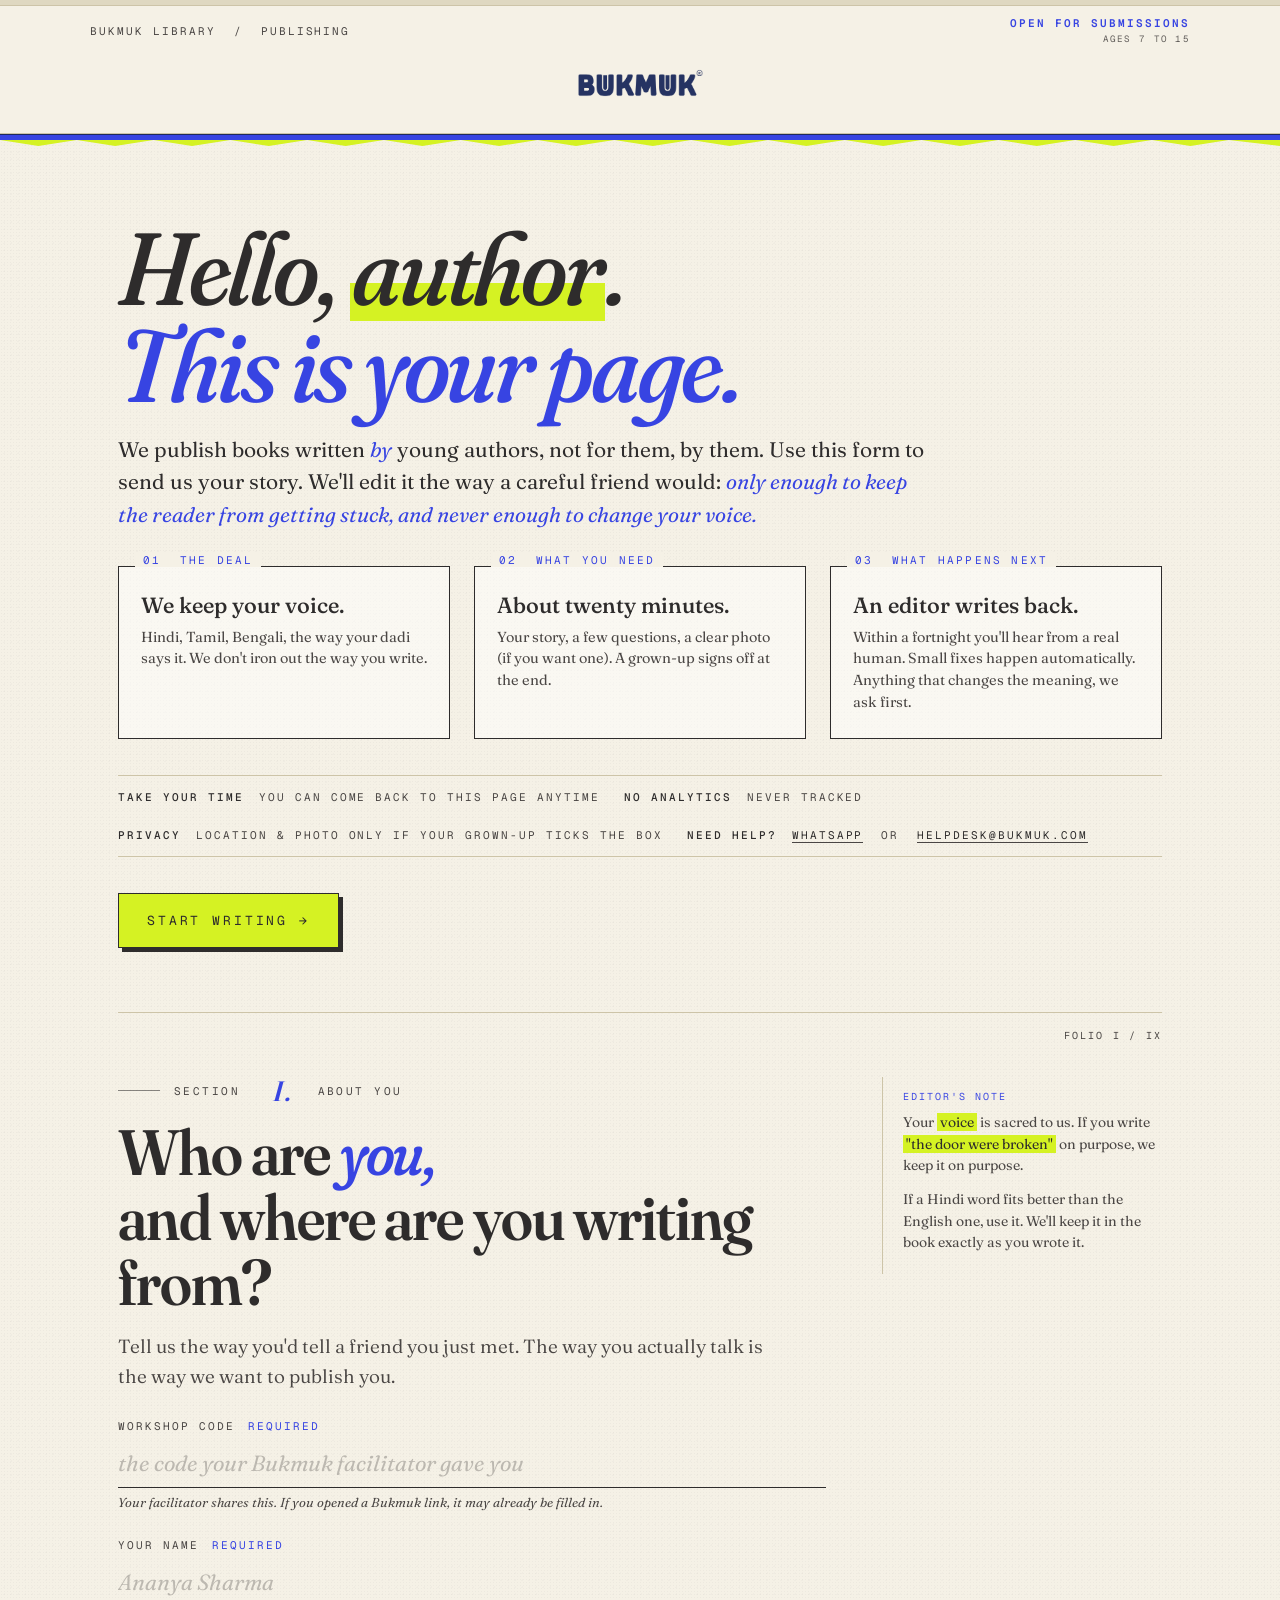
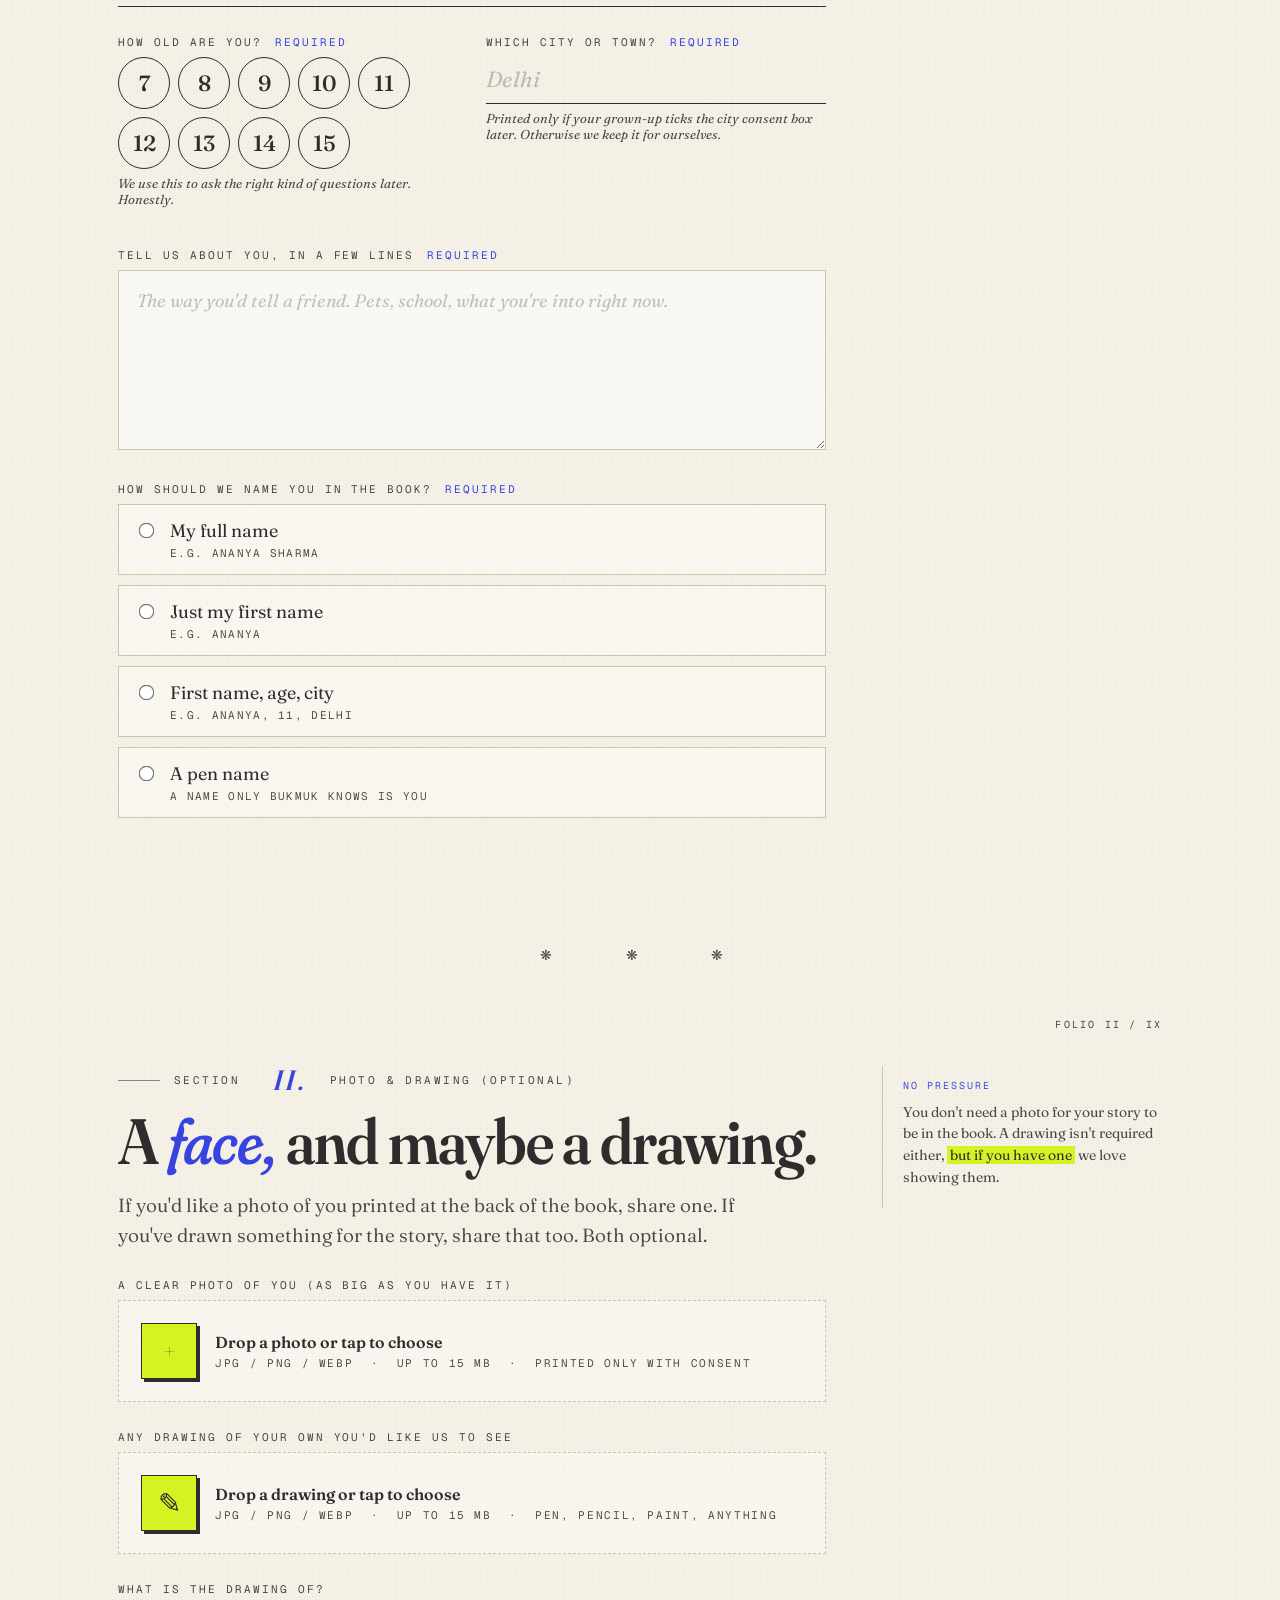
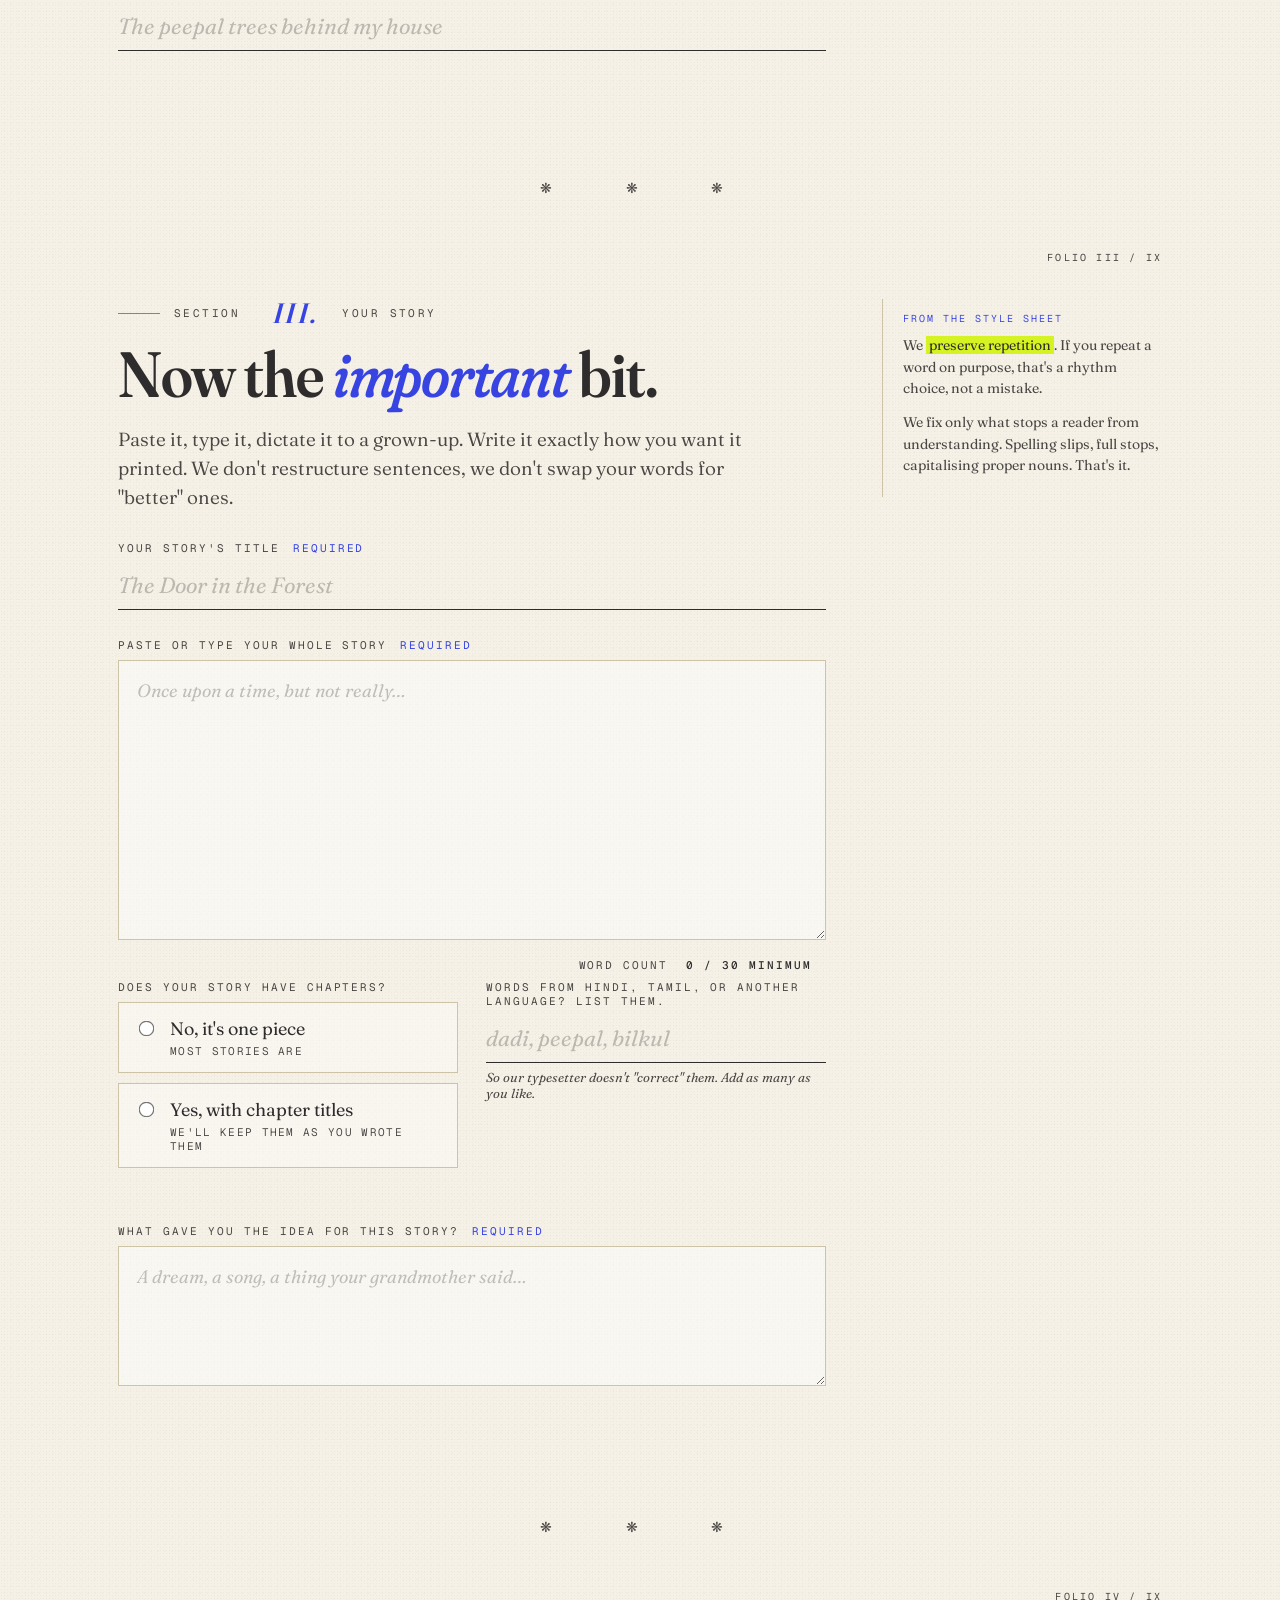
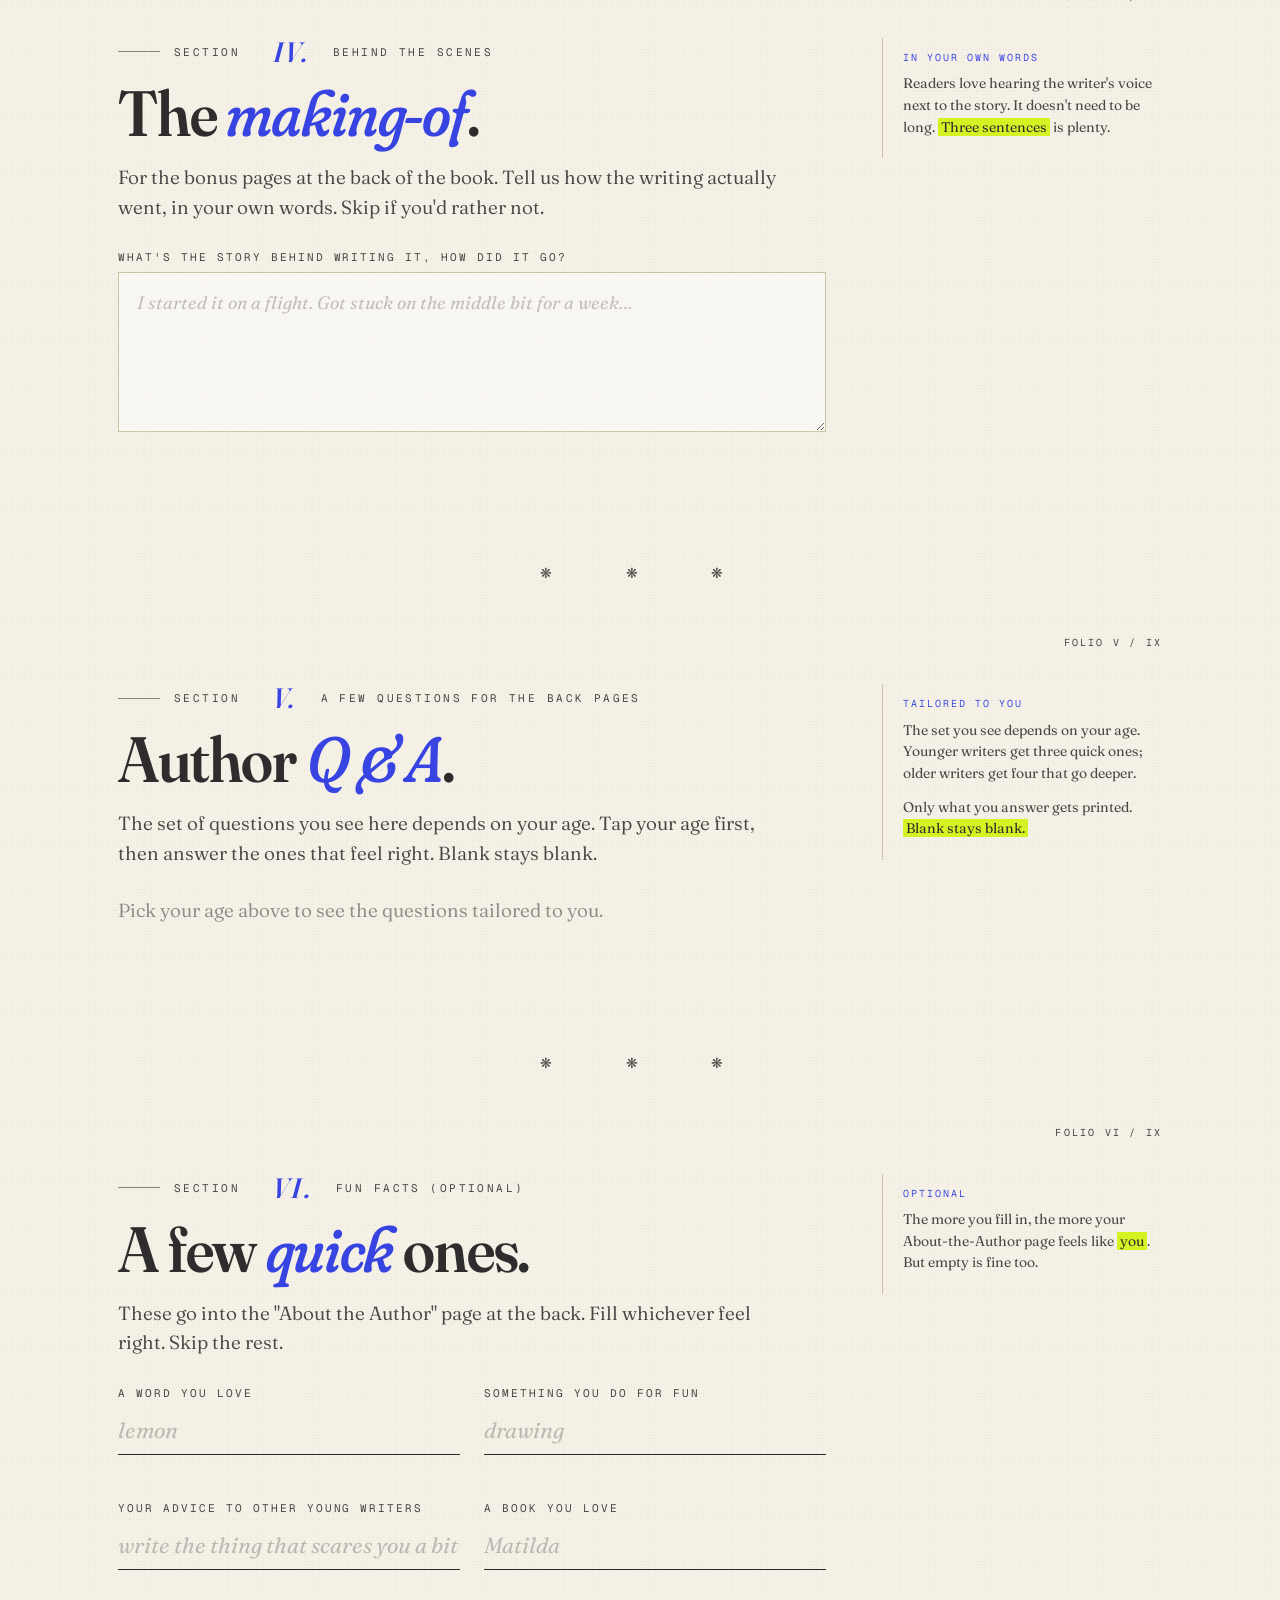
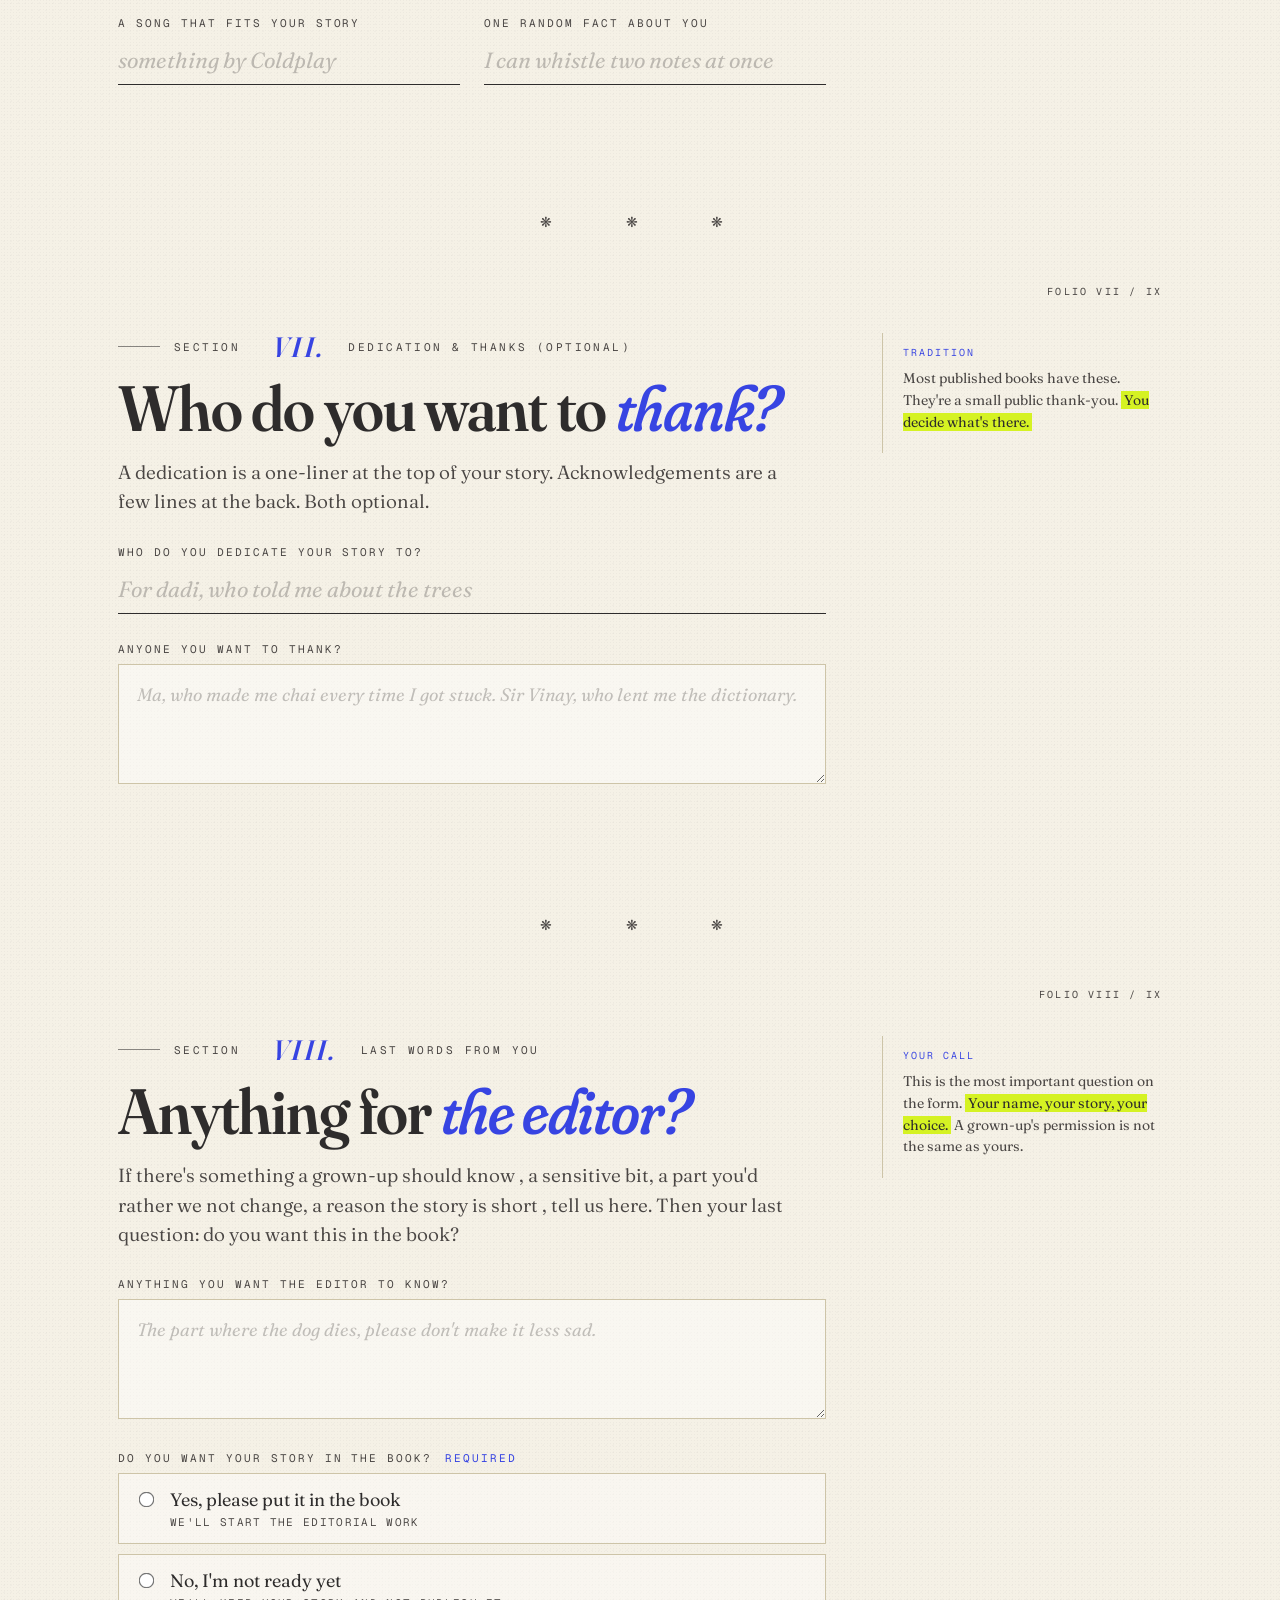
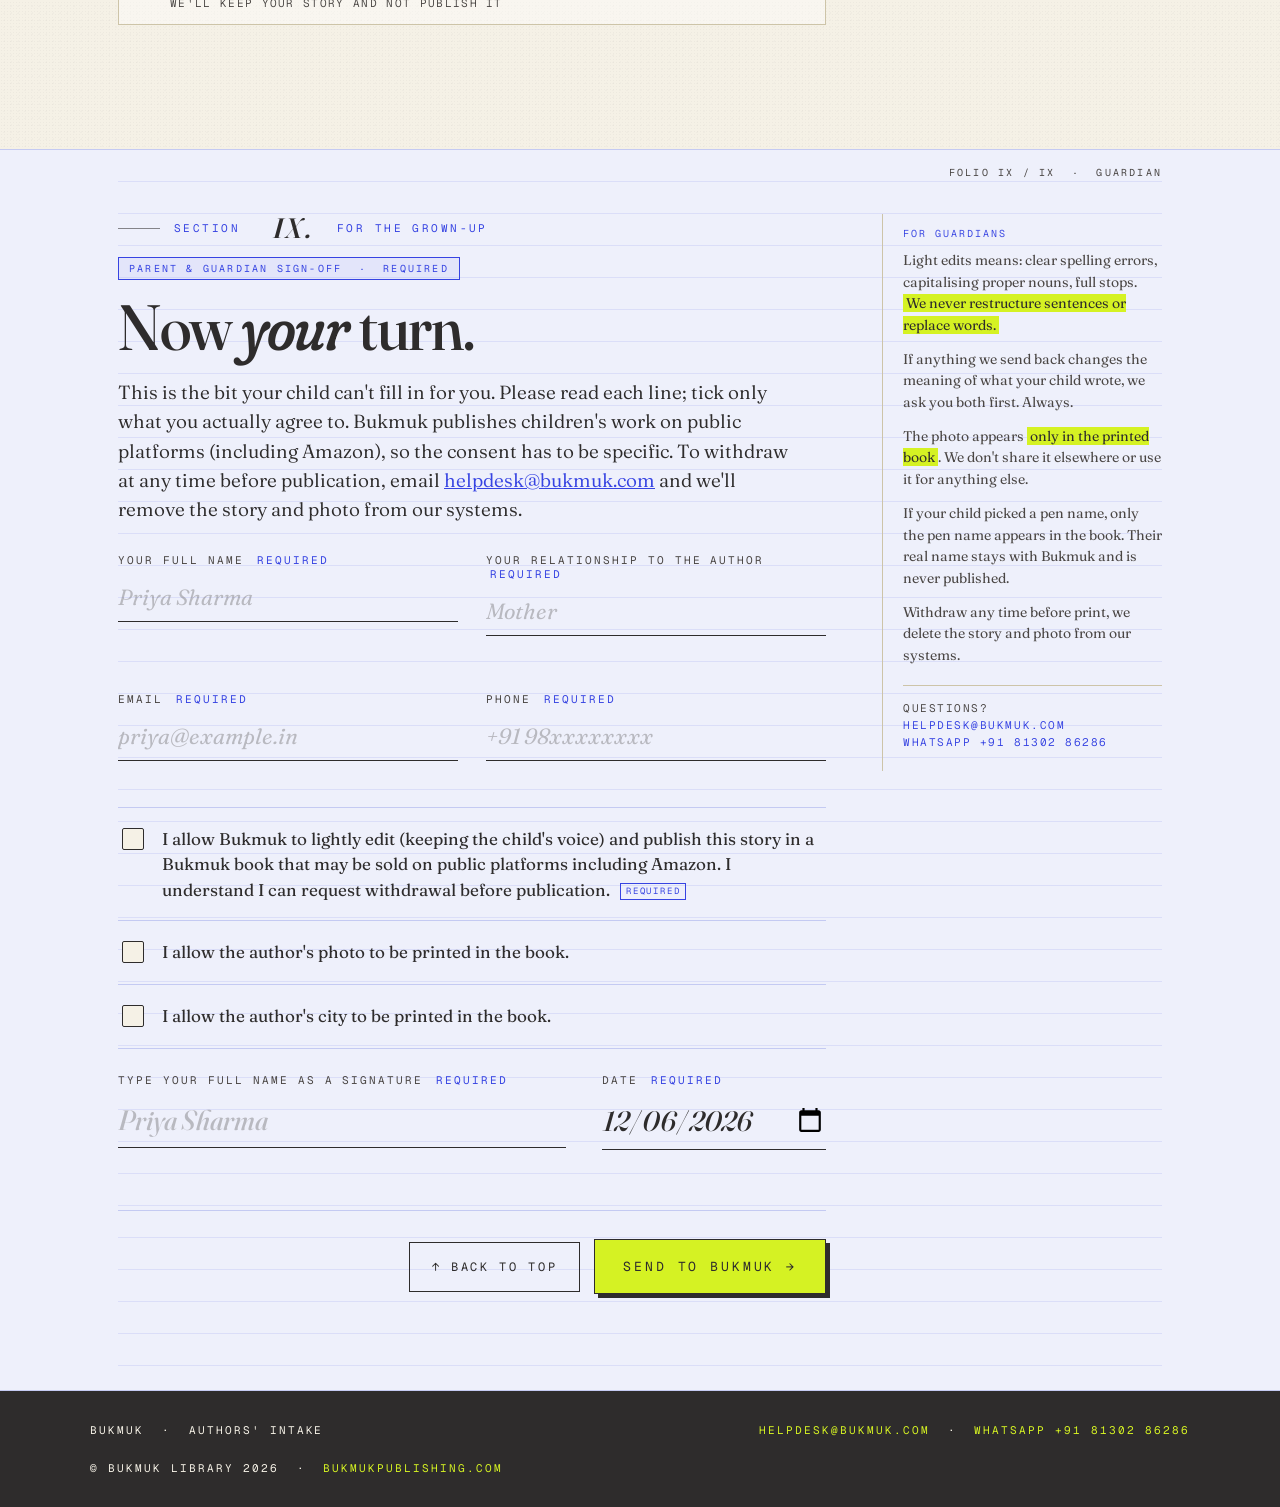
==== index.html @ 844bbfd4 "Intake: bump intake.js asset version so the auto-retry reaches browsers Co-Authored-By: Claude Opus " ====
<!doctype html>
<html lang="en">
<head>
<meta charset="utf-8">
<meta name="viewport" content="width=device-width, initial-scale=1">
<title>Send Bukmuk your story · Authors' Intake</title>
<meta name="description" content="Bukmuk Publishing's authors' intake form. Children aged 7 to 15 can send us their story. Light edits only; your voice is preserved.">
<meta name="robots" content="noindex">
<link rel="icon" href="/assets/bukmuk-logo.png">
<link rel="preconnect" href="https://fonts.googleapis.com">
<link rel="preconnect" href="https://fonts.gstatic.com" crossorigin>
<link href="https://fonts.googleapis.com/css2?family=Fraunces:ital,opsz,wght,SOFT,WONK@0,9..144,300..900,0..100,0..1;1,9..144,300..900,0..100,0..1&family=Geist+Mono:wght@400;500;600&display=swap" rel="stylesheet">
<link rel="stylesheet" href="/styles.css?v=20260618-1">
</head>
<body>

<a class="sr-only" href="#start">Skip to form</a>

<div class="progress" aria-hidden="true"><div class="progress-fill" id="progressFill"></div></div>

<!-- ─── Masthead ──────────────────────────────────────────────────────── -->
<header class="masthead">
  <div class="masthead-row">
    <div class="masthead-meta-left">
      Bukmuk Library &nbsp;/&nbsp; Publishing
    </div>
    <div class="masthead-meta-right">
      <span class="masthead-tag">Open for submissions</span>
      <small>Ages 7 to 15</small>
    </div>
  </div>
  <div class="logo-wrap">
    <img src="/assets/bukmuk-logo.png" alt="Bukmuk">
  </div>
</header>
<div class="masthead-rule" aria-hidden="true"></div>

<!-- ─── Welcome ────────────────────────────────────────────────────────── -->
<section class="sheet welcome-section">
  <div class="welcome">
    <p class="hello">Hello, <u>author</u>.<br><span style="color:var(--blue)"><em>This is your page.</em></span></p>
    <p class="standfirst">
      We publish books written <em>by</em> young authors, not for them, by them. Use this form to send us your story. We'll edit it the way a careful friend would: <em>only enough to keep the reader from getting stuck, and never enough to change your voice.</em>
    </p>
    <div class="pact">
      <div class="card">
        <span class="n">01 &nbsp;The deal</span>
        <h3>We keep your voice.</h3>
        <p>Hindi, Tamil, Bengali, the way your dadi says it. We don't iron out the way you write.</p>
      </div>
      <div class="card">
        <span class="n">02 &nbsp;What you need</span>
        <h3>About twenty minutes.</h3>
        <p>Your story, a few questions, a clear photo (if you want one). A grown-up signs off at the end.</p>
      </div>
      <div class="card">
        <span class="n">03 &nbsp;What happens next</span>
        <h3>An editor writes back.</h3>
        <p>Within a fortnight you'll hear from a real human. Small fixes happen automatically. Anything that changes the meaning, we ask first.</p>
      </div>
    </div>
    <div class="meta-row">
      <span><b>Take your time</b> you can come back to this page anytime</span>
      <span><b>No analytics</b> never tracked</span>
      <span><b>Privacy</b> location &amp; photo only if your grown-up ticks the box</span>
      <span><b>Need help?</b>
        <a href="https://wa.me/918130286286?text=Hi%20Bukmuk%2C%20about%20the%20authors%27%20intake%20form" target="_blank" rel="noopener" style="color:var(--ink); border-bottom:1px solid var(--ink-soft); text-decoration:none">WhatsApp</a>
        &nbsp;or&nbsp;
        <a href="mailto:helpdesk@bukmuk.com" style="color:var(--ink); border-bottom:1px solid var(--ink-soft); text-decoration:none">helpdesk@bukmuk.com</a>
      </span>
    </div>
    <button class="btn primary" type="button" id="startBtn">Start writing →</button>
  </div>
</section>

<!-- ─── The form ───────────────────────────────────────────────────────── -->
<form id="intakeForm" class="form-shell" novalidate>

  <!-- honeypot: bots fill this, humans don't see it -->
  <div class="hp" aria-hidden="true">
    <label>Leave this field empty <input type="text" name="website" tabindex="-1" autocomplete="off"></label>
  </div>

  <!-- I. About you ─────────────────────────────────────────────────────── -->
  <section class="sheet" id="start">
    <article class="frame">
      <span class="folio-corner">Folio i / ix</span>
      <div>
        <div class="folio">Section &nbsp;<span class="roman">I.</span> About you</div>
        <h1 class="section-title">Who are <em>you,</em><br>and where are you writing from?</h1>
        <p class="lede">Tell us the way you'd tell a friend you just met. The way you actually talk is the way we want to publish you.</p>

        <div class="field" data-required>
          <label class="cap" for="workshopCode">Workshop code <span class="req">required</span></label>
          <input class="input" id="workshopCode" name="workshopCode" type="text" required autocomplete="off" placeholder="the code your Bukmuk facilitator gave you">
          <p class="hint">Your facilitator shares this. If you opened a Bukmuk link, it may already be filled in.</p>
          <div class="field-error">Please enter the workshop code your facilitator gave you.</div>
        </div>

        <div class="field" data-required>
          <label class="cap" for="authorName">Your name <span class="req">required</span></label>
          <input class="input" id="authorName" name="authorName" type="text" required autocomplete="given-name" placeholder="Ananya Sharma">
          <div class="field-error">We need a name to publish under.</div>
        </div>

        <div class="row2">
          <div class="field" data-required>
            <label class="cap" id="ageLabel">How old are you? <span class="req">required</span></label>
            <div class="agewheel" role="radiogroup" aria-labelledby="ageLabel">
              <input id="age7" type="radio" name="authorAge" value="7" required><label for="age7">7</label>
              <input id="age8" type="radio" name="authorAge" value="8"><label for="age8">8</label>
              <input id="age9" type="radio" name="authorAge" value="9"><label for="age9">9</label>
              <input id="age10" type="radio" name="authorAge" value="10"><label for="age10">10</label>
              <input id="age11" type="radio" name="authorAge" value="11"><label for="age11">11</label>
              <input id="age12" type="radio" name="authorAge" value="12"><label for="age12">12</label>
              <input id="age13" type="radio" name="authorAge" value="13"><label for="age13">13</label>
              <input id="age14" type="radio" name="authorAge" value="14"><label for="age14">14</label>
              <input id="age15" type="radio" name="authorAge" value="15"><label for="age15">15</label>
            </div>
            <p class="hint">We use this to ask the right kind of questions later. Honestly.</p>
            <div class="field-error">Tap your age.</div>
          </div>

          <div class="field" data-required>
            <label class="cap" for="authorLocation">Which city or town? <span class="req">required</span></label>
            <input class="input" id="authorLocation" name="authorLocation" type="text" autocomplete="address-level2" placeholder="Delhi">
            <p class="hint">Printed only if your grown-up ticks the city consent box later. Otherwise we keep it for ourselves.</p>
            <div class="field-error">Just the city or town is fine.</div>
          </div>
        </div>

        <div class="field" data-required>
          <label class="cap" for="authorBio">Tell us about you, in a few lines <span class="req">required</span></label>
          <div class="textwrap">
            <textarea class="textarea" id="authorBio" name="authorBio" required placeholder="The way you'd tell a friend. Pets, school, what you're into right now." spellcheck="false"></textarea>
          </div>
          <div class="field-error">A few lines about you, please.</div>
        </div>

        <div class="field" data-required>
          <label class="cap">How should we name you in the book? <span class="req">required</span></label>
          <div class="radios" role="radiogroup">
            <label><input type="radio" name="creditAs" value="full" required><span><b>My full name</b><span class="sub" data-credit-example="full">e.g. Ananya Sharma</span></span></label>
            <label><input type="radio" name="creditAs" value="first-only"><span><b>Just my first name</b><span class="sub" data-credit-example="first-only">e.g. Ananya</span></span></label>
            <label><input type="radio" name="creditAs" value="first-age-city"><span><b>First name, age, city</b><span class="sub" data-credit-example="first-age-city">e.g. Ananya, 11, Delhi</span></span></label>
            <label><input type="radio" name="creditAs" value="pen"><span><b>A pen name</b><span class="sub">a name only Bukmuk knows is you</span></span></label>
          </div>
          <div class="field-error">Choose how you'd like your name to appear.</div>
        </div>

        <div class="conditional" id="penNameWrap">
          <div class="field" data-required-if="creditAs=pen">
            <label class="cap" for="penName">Your pen name <span class="req">required</span></label>
            <input class="input" id="penName" name="penName" type="text" placeholder="Moonbeam Mehta">
            <p class="hint">The name that will appear on the cover. You can change it later if you want. Your real name stays with Bukmuk only, never published.</p>
            <div class="field-error">Pen name can't be empty if you picked one.</div>
          </div>
        </div>
      </div>

      <aside class="marginalia">
        <span class="tag">Editor's note</span>
        <p>Your <em>voice</em> is sacred to us. If you write <em>"the door were broken"</em> on purpose, we keep it on purpose.</p>
        <p>If a Hindi word fits better than the English one, use it. We'll keep it in the book exactly as you wrote it.</p>
      </aside>
    </article>
  </section>

  <!-- II. Photo & artwork (optional) ───────────────────────────────────── -->
  <section class="sheet">
    <div class="scene">❋ &nbsp; ❋ &nbsp; ❋</div>
    <article class="frame">
      <span class="folio-corner">Folio ii / ix</span>
      <div>
        <div class="folio">Section &nbsp;<span class="roman">II.</span> Photo &amp; drawing (optional)</div>
        <h1 class="section-title">A <em>face,</em> and maybe a drawing.</h1>
        <p class="lede">If you'd like a photo of you printed at the back of the book, share one. If you've drawn something for the story, share that too. Both optional.</p>

        <div class="field">
          <label class="cap">A clear photo of you (as big as you have it)</label>
          <label class="drop" for="authorPhoto" id="authorPhotoDrop">
            <div class="icon" data-icon="+">+</div>
            <div class="copy" data-copy>
              <b>Drop a photo or tap to choose</b>
              <span class="meta">JPG / PNG / WEBP &nbsp;·&nbsp; Up to 15 MB &nbsp;·&nbsp; Printed only with consent</span>
            </div>
            <input type="file" id="authorPhoto" name="authorPhoto" accept="image/jpeg,image/png,image/webp">
          </label>
        </div>

        <div class="field">
          <label class="cap">Any drawing of your own you'd like us to see</label>
          <label class="drop" for="authorArtwork" id="authorArtworkDrop">
            <div class="icon" data-icon="✎">✎</div>
            <div class="copy" data-copy>
              <b>Drop a drawing or tap to choose</b>
              <span class="meta">JPG / PNG / WEBP &nbsp;·&nbsp; Up to 15 MB &nbsp;·&nbsp; Pen, pencil, paint, anything</span>
            </div>
            <input type="file" id="authorArtwork" name="authorArtwork" accept="image/jpeg,image/png,image/webp">
          </label>
        </div>

        <div class="field">
          <label class="cap" for="artworkCaption">What is the drawing of?</label>
          <input class="input" id="artworkCaption" name="artworkCaption" type="text" placeholder="The peepal trees behind my house">
        </div>
      </div>

      <aside class="marginalia">
        <span class="tag">No pressure</span>
        <p>You don't need a photo for your story to be in the book. A drawing isn't required either, <em>but if you have one</em> we love showing them.</p>
      </aside>
    </article>
  </section>

  <!-- III. Your story ──────────────────────────────────────────────────── -->
  <section class="sheet">
    <div class="scene">❋ &nbsp; ❋ &nbsp; ❋</div>
    <article class="frame">
      <span class="folio-corner">Folio iii / ix</span>
      <div>
        <div class="folio">Section &nbsp;<span class="roman">III.</span> Your story</div>
        <h1 class="section-title">Now the <em>important</em> bit.</h1>
        <p class="lede">Paste it, type it, dictate it to a grown-up. Write it exactly how you want it printed. We don't restructure sentences, we don't swap your words for "better" ones.</p>

        <div class="field" data-required>
          <label class="cap" for="storyTitle">Your story's title <span class="req">required</span></label>
          <input class="input" id="storyTitle" name="storyTitle" type="text" required placeholder="The Door in the Forest">
          <div class="field-error">Even a working title is fine.</div>
        </div>

        <div class="field" data-required>
          <label class="cap" for="story">Paste or type your whole story <span class="req">required</span></label>
          <div class="textwrap">
            <textarea class="textarea story" id="story" name="story" required spellcheck="false" placeholder="Once upon a time, but not really…"></textarea>
            <div class="counter" id="storyCounter">Word count &nbsp;<b><span id="storyCount">0</span> / 30 minimum</b></div>
          </div>
          <div class="field-error">Your story needs at least 30 words.</div>
        </div>

        <div class="row2" style="margin-top:36px">
          <div class="field">
            <label class="cap">Does your story have chapters?</label>
            <div class="radios" role="radiogroup">
              <label><input type="radio" name="hasChapters" value="No"><span><b>No, it's one piece</b><span class="sub">most stories are</span></span></label>
              <label><input type="radio" name="hasChapters" value="Yes"><span><b>Yes, with chapter titles</b><span class="sub">we'll keep them as you wrote them</span></span></label>
            </div>
          </div>

          <div class="field">
            <label class="cap" for="languageNote">Words from Hindi, Tamil, or another language? List them.</label>
            <input class="input" id="languageNote" name="languageNote" type="text" placeholder="dadi, peepal, bilkul">
            <p class="hint">So our typesetter doesn't "correct" them. Add as many as you like.</p>
          </div>
        </div>

        <div class="field" data-required style="margin-top: 28px">
          <label class="cap" for="inspiration">What gave you the idea for this story? <span class="req">required</span></label>
          <div class="textwrap">
            <textarea class="textarea" id="inspiration" name="inspiration" required placeholder="A dream, a song, a thing your grandmother said…" style="min-height:140px"></textarea>
          </div>
          <div class="field-error">One or two lines is enough.</div>
        </div>
      </div>

      <aside class="marginalia">
        <span class="tag">From the style sheet</span>
        <p>We <em>preserve repetition</em>. If you repeat a word on purpose, that's a rhythm choice, not a mistake.</p>
        <p>We fix only what stops a reader from understanding. Spelling slips, full stops, capitalising proper nouns. That's it.</p>
      </aside>
    </article>
  </section>

  <!-- IV. Behind the scenes (freeform) ──────────────────────────────────── -->
  <section class="sheet">
    <div class="scene">❋ &nbsp; ❋ &nbsp; ❋</div>
    <article class="frame">
      <span class="folio-corner">Folio iv / ix</span>
      <div>
        <div class="folio">Section &nbsp;<span class="roman">IV.</span> Behind the scenes</div>
        <h1 class="section-title">The <em>making-of</em>.</h1>
        <p class="lede">For the bonus pages at the back of the book. Tell us how the writing actually went, in your own words. Skip if you'd rather not.</p>

        <div class="field">
          <label class="cap" for="behindTheStory">What's the story behind writing it, how did it go?</label>
          <div class="textwrap">
            <textarea class="textarea" id="behindTheStory" name="behindTheStory" placeholder="I started it on a flight. Got stuck on the middle bit for a week…" style="min-height:160px"></textarea>
          </div>
        </div>
      </div>
      <aside class="marginalia">
        <span class="tag">In your own words</span>
        <p>Readers love hearing the writer's voice next to the story. It doesn't need to be long. <em>Three sentences</em> is plenty.</p>
      </aside>
    </article>
  </section>

  <!-- V. Author Q&A (age-bracketed) ─────────────────────────────────────── -->
  <section class="sheet">
    <div class="scene">❋ &nbsp; ❋ &nbsp; ❋</div>
    <article class="frame">
      <span class="folio-corner">Folio v / ix</span>
      <div>
        <div class="folio">Section &nbsp;<span class="roman">V.</span> A few questions for the back pages</div>
        <h1 class="section-title">Author <em>Q &amp; A</em>.</h1>
        <p class="lede" id="qaIntro">The set of questions you see here depends on your age. Tap your age first, then answer the ones that feel right. Blank stays blank.</p>

        <!-- early bracket (7-9) -->
        <div class="qa-set" data-bracket="early" hidden>
          <div class="field">
            <label class="cap" for="qa_early_1">What is your story about, in your own words?</label>
            <div class="textwrap"><textarea class="textarea" id="qa_early_1" name="qa_early_1" style="min-height:120px"></textarea></div>
          </div>
          <div class="field">
            <label class="cap" for="qa_early_2">Which part was the most fun to write?</label>
            <div class="textwrap"><textarea class="textarea" id="qa_early_2" name="qa_early_2" style="min-height:120px"></textarea></div>
          </div>
          <div class="field">
            <label class="cap" for="qa_early_3">What do you want a reader to feel?</label>
            <div class="textwrap"><textarea class="textarea" id="qa_early_3" name="qa_early_3" style="min-height:120px"></textarea></div>
          </div>
        </div>

        <!-- mid bracket (10-12) -->
        <div class="qa-set" data-bracket="mid" hidden>
          <div class="field">
            <label class="cap" for="qa_mid_1">Where did the idea come from?</label>
            <div class="textwrap"><textarea class="textarea" id="qa_mid_1" name="qa_mid_1" style="min-height:130px"></textarea></div>
          </div>
          <div class="field">
            <label class="cap" for="qa_mid_2">What was the trickiest bit to get right?</label>
            <div class="textwrap"><textarea class="textarea" id="qa_mid_2" name="qa_mid_2" style="min-height:130px"></textarea></div>
          </div>
          <div class="field">
            <label class="cap" for="qa_mid_3">What would you tell another kid who wants to write?</label>
            <div class="textwrap"><textarea class="textarea" id="qa_mid_3" name="qa_mid_3" style="min-height:130px"></textarea></div>
          </div>
          <div class="field">
            <label class="cap" for="qa_mid_4">A favourite line of yours, and why</label>
            <div class="textwrap"><textarea class="textarea" id="qa_mid_4" name="qa_mid_4" style="min-height:130px"></textarea></div>
          </div>
        </div>

        <!-- upper bracket (13-15) -->
        <div class="qa-set" data-bracket="upper" hidden>
          <div class="field">
            <label class="cap" for="qa_up_1">What were you trying to explore with this piece?</label>
            <div class="textwrap"><textarea class="textarea" id="qa_up_1" name="qa_up_1" style="min-height:140px"></textarea></div>
          </div>
          <div class="field">
            <label class="cap" for="qa_up_2">What changed between your first idea and the final story?</label>
            <div class="textwrap"><textarea class="textarea" id="qa_up_2" name="qa_up_2" style="min-height:140px"></textarea></div>
          </div>
          <div class="field">
            <label class="cap" for="qa_up_3">What are you proudest of, what would you still change?</label>
            <div class="textwrap"><textarea class="textarea" id="qa_up_3" name="qa_up_3" style="min-height:140px"></textarea></div>
          </div>
          <div class="field">
            <label class="cap" for="qa_up_4">Advice for a younger writer?</label>
            <div class="textwrap"><textarea class="textarea" id="qa_up_4" name="qa_up_4" style="min-height:140px"></textarea></div>
          </div>
        </div>

        <p class="lede" id="qaPlaceholder" style="opacity:.6">Pick your age above to see the questions tailored to you.</p>
      </div>

      <aside class="marginalia">
        <span class="tag">Tailored to you</span>
        <p>The set you see depends on your age. Younger writers get three quick ones; older writers get four that go deeper.</p>
        <p>Only what you answer gets printed. <em>Blank stays blank.</em></p>
      </aside>
    </article>
  </section>

  <!-- VI. Fun facts (optional) ──────────────────────────────────────────── -->
  <section class="sheet">
    <div class="scene">❋ &nbsp; ❋ &nbsp; ❋</div>
    <article class="frame">
      <span class="folio-corner">Folio vi / ix</span>
      <div>
        <div class="folio">Section &nbsp;<span class="roman">VI.</span> Fun facts (optional)</div>
        <h1 class="section-title">A few <em>quick</em> ones.</h1>
        <p class="lede">These go into the "About the Author" page at the back. Fill whichever feel right. Skip the rest.</p>

        <div class="chips">
          <div class="field">
            <label class="cap" for="funFavouriteWord">A word you love</label>
            <input class="input" id="funFavouriteWord" name="funFavouriteWord" type="text" placeholder="lemon">
          </div>
          <div class="field">
            <label class="cap" for="funHobby">Something you do for fun</label>
            <input class="input" id="funHobby" name="funHobby" type="text" placeholder="drawing">
          </div>
          <div class="field">
            <label class="cap" for="funAdvice">Your advice to other young writers</label>
            <input class="input" id="funAdvice" name="funAdvice" type="text" placeholder="write the thing that scares you a bit">
          </div>
          <div class="field">
            <label class="cap" for="funFavouriteBook">A book you love</label>
            <input class="input" id="funFavouriteBook" name="funFavouriteBook" type="text" placeholder="Matilda">
          </div>
          <div class="field">
            <label class="cap" for="funThemeSong">A song that fits your story</label>
            <input class="input" id="funThemeSong" name="funThemeSong" type="text" placeholder="something by Coldplay">
          </div>
          <div class="field">
            <label class="cap" for="funRandomFact">One random fact about you</label>
            <input class="input" id="funRandomFact" name="funRandomFact" type="text" placeholder="I can whistle two notes at once">
          </div>
        </div>
      </div>
      <aside class="marginalia">
        <span class="tag">Optional</span>
        <p>The more you fill in, the more your About-the-Author page feels like <em>you</em>. But empty is fine too.</p>
      </aside>
    </article>
  </section>

  <!-- VII. Dedication & acknowledgements (optional) ─────────────────────── -->
  <section class="sheet">
    <div class="scene">❋ &nbsp; ❋ &nbsp; ❋</div>
    <article class="frame">
      <span class="folio-corner">Folio vii / ix</span>
      <div>
        <div class="folio">Section &nbsp;<span class="roman">VII.</span> Dedication &amp; thanks (optional)</div>
        <h1 class="section-title">Who do you want to <em>thank?</em></h1>
        <p class="lede">A dedication is a one-liner at the top of your story. Acknowledgements are a few lines at the back. Both optional.</p>

        <div class="field">
          <label class="cap" for="dedication">Who do you dedicate your story to?</label>
          <input class="input" id="dedication" name="dedication" type="text" placeholder="For dadi, who told me about the trees">
        </div>
        <div class="field">
          <label class="cap" for="acknowledgements">Anyone you want to thank?</label>
          <div class="textwrap">
            <textarea class="textarea" id="acknowledgements" name="acknowledgements" placeholder="Ma, who made me chai every time I got stuck. Sir Vinay, who lent me the dictionary." style="min-height:120px"></textarea>
          </div>
        </div>
      </div>
      <aside class="marginalia">
        <span class="tag">Tradition</span>
        <p>Most published books have these. They're a small public thank-you. <em>You decide what's there.</em></p>
      </aside>
    </article>
  </section>

  <!-- VIII. Editor note + child assent ──────────────────────────────────── -->
  <section class="sheet">
    <div class="scene">❋ &nbsp; ❋ &nbsp; ❋</div>
    <article class="frame">
      <span class="folio-corner">Folio viii / ix</span>
      <div>
        <div class="folio">Section &nbsp;<span class="roman">VIII.</span> Last words from you</div>
        <h1 class="section-title">Anything for <em>the editor?</em></h1>
        <p class="lede">If there's something a grown-up should know , a sensitive bit, a part you'd rather we not change, a reason the story is short , tell us here. Then your last question: do you want this in the book?</p>

        <div class="field">
          <label class="cap" for="editorNote">Anything you want the editor to know?</label>
          <div class="textwrap">
            <textarea class="textarea" id="editorNote" name="editorNote" placeholder="The part where the dog dies, please don't make it less sad." style="min-height:120px"></textarea>
          </div>
        </div>

        <div class="field" data-required>
          <label class="cap">Do you want your story in the book? <span class="req">required</span></label>
          <div class="radios" role="radiogroup">
            <label><input type="radio" name="childAssent" value="Yes" required><span><b>Yes, please put it in the book</b><span class="sub">we'll start the editorial work</span></span></label>
            <label><input type="radio" name="childAssent" value="No"><span><b>No, I'm not ready yet</b><span class="sub">we'll keep your story and not publish it</span></span></label>
          </div>
          <div class="field-error">Pick one, it's your call.</div>
        </div>
      </div>
      <aside class="marginalia">
        <span class="tag">Your call</span>
        <p>This is the most important question on the form. <em>Your name, your story, your choice.</em> A grown-up's permission is not the same as yours.</p>
      </aside>
    </article>
  </section>

</form>

<!-- IX. Grown-up consent (register shift) ──────────────────────────────── -->
<div class="guardian-wrap form-shell-guardian">
  <div class="sheet">
    <article class="frame ledger">
      <span class="folio-corner">Folio ix / ix &nbsp;·&nbsp; Guardian</span>
      <div>
        <div class="folio" style="color:var(--blue)">Section &nbsp;<span class="roman" style="color:var(--ink)">IX.</span> For the grown-up</div>
        <span class="ledger-stamp">Parent &amp; guardian sign-off &nbsp;·&nbsp; required</span>
        <h1 class="section-title">Now <em>your</em> turn.</h1>
        <p class="lede" style="color:var(--ink)">
          This is the bit your child can't fill in for you. Please read each line; tick only what you actually agree to. Bukmuk publishes children's work on public platforms (including Amazon), so the consent has to be specific. To withdraw at any time before publication, email <a href="mailto:helpdesk@bukmuk.com" style="color:var(--blue)">helpdesk@bukmuk.com</a> and we'll remove the story and photo from our systems.
        </p>

        <form id="guardianForm" novalidate>
          <div class="row2">
            <div class="field" data-required>
              <label class="cap" for="guardianName">Your full name <span class="req">required</span></label>
              <input class="input" id="guardianName" name="guardianName" type="text" required autocomplete="name" placeholder="Priya Sharma">
              <div class="field-error">Your full name, please.</div>
            </div>
            <div class="field" data-required>
              <label class="cap" for="guardianRelation">Your relationship to the author <span class="req">required</span></label>
              <input class="input" id="guardianRelation" name="guardianRelation" type="text" required placeholder="Mother">
              <div class="field-error">Mother, father, guardian, etc.</div>
            </div>
            <div class="field" data-required>
              <label class="cap" for="guardianEmail">Email <span class="req">required</span></label>
              <input class="input" id="guardianEmail" name="guardianEmail" type="email" required autocomplete="email" placeholder="priya@example.in">
              <div class="field-error">A valid email so we can write back.</div>
            </div>
            <div class="field" data-required>
              <label class="cap" for="guardianPhone">Phone <span class="req">required</span></label>
              <input class="input" id="guardianPhone" name="guardianPhone" type="tel" required autocomplete="tel" placeholder="+91 98xxxxxxxx">
              <div class="field-error">Phone number, please.</div>
            </div>
          </div>

          <div class="consent" style="margin-top: 18px">
            <label>
              <input type="checkbox" name="consentPublish" required>
              <span>
                I allow Bukmuk to lightly edit (keeping the child's voice) and publish this story in a Bukmuk book that may be sold on public platforms including Amazon. I understand I can request withdrawal before publication.
                <span class="req-tag">required</span>
              </span>
            </label>
            <label>
              <input type="checkbox" name="consentPhoto">
              <span>I allow the author's photo to be printed in the book.</span>
            </label>
            <label>
              <input type="checkbox" name="consentLocation">
              <span>I allow the author's city to be printed in the book.</span>
            </label>
          </div>

          <div class="sig-row">
            <div class="field" data-required>
              <label class="cap" for="guardianSignature">Type your full name as a signature <span class="req">required</span></label>
              <input class="input" id="guardianSignature" name="guardianSignature" type="text" required placeholder="Priya Sharma">
              <div class="field-error">A typed signature matters legally; please type your name.</div>
            </div>
            <div class="field" data-required>
              <label class="cap" for="consentDate">Date <span class="req">required</span></label>
              <input class="input" id="consentDate" name="consentDate" type="date" required>
              <div class="field-error">Today's date.</div>
            </div>
          </div>

          <div class="actions" style="justify-content: flex-end">
            <div style="display:flex; gap:14px; align-items:center; flex-wrap:wrap">
              <button class="btn" type="button" id="topBtn">↑ Back to top</button>
              <button class="btn primary" type="submit" id="submitBtn">Send to Bukmuk →</button>
            </div>
          </div>

          <div class="field-error" id="submitError" style="margin-top: 14px"></div>
        </form>
      </div>

      <aside class="marginalia">
        <span class="tag">For guardians</span>
        <p>Light edits means: clear spelling errors, capitalising proper nouns, full stops. <em>We never restructure sentences or replace words.</em></p>
        <p>If anything we send back changes the meaning of what your child wrote, we ask you both first. Always.</p>
        <p>The photo appears <em>only in the printed book</em>. We don't share it elsewhere or use it for anything else.</p>
        <p>If your child picked a pen name, only the pen name appears in the book. Their real name stays with Bukmuk and is never published.</p>
        <p>Withdraw any time before print, we delete the story and photo from our systems.</p>
        <p class="editor-contact">Questions?<br>
          <a href="mailto:helpdesk@bukmuk.com" style="color:var(--blue); text-decoration:none">helpdesk@bukmuk.com</a><br>
          <a href="https://wa.me/918130286286?text=Hi%20Bukmuk%2C%20about%20my%20child%27s%20story%20submission" target="_blank" rel="noopener" style="color:var(--blue); text-decoration:none">WhatsApp +91 81302 86286</a>
        </p>
      </aside>
    </article>
  </div>
</div>

<!-- ─── Thank you screen (hidden until submit succeeds) ─────────────────── -->
<div class="thankyou" id="thankyou">
  <section class="sheet">
    <article class="frame">
      <span class="folio-corner">Sent</span>
      <div>
        <div class="folio">Section &nbsp;<span class="roman">∗</span> All done</div>
        <h1 class="section-title">We have your <em>story</em>.</h1>
        <p class="lede">An editor will write back within a fortnight. We'll share what we'd like to edit, and we'll always ask before changing anything. Until then, save this reference if you need to write to us about it.</p>
        <p class="ref">Reference &nbsp;<b id="refCode">—</b></p>
        <p class="lede" style="margin-top: 36px">If you want to send another story, you can <a href="/" style="color:var(--blue)">start a new form</a>. Each story gets its own.</p>
      </div>
      <aside class="marginalia">
        <span class="tag">What's next</span>
        <p>Within 14 days: an editor's reply with what we love and what we'd like to gently fix.</p>
        <p>Within 60 days: an edited proof for you to read, with every change marked.</p>
        <p>Before print: a final yes from you and your grown-up.</p>
      </aside>
    </article>
  </section>
</div>

<!-- ─── Colophon ───────────────────────────────────────────────────────── -->
<footer class="colophon">
  <div class="row">
    <span>Bukmuk &nbsp;·&nbsp; Authors' Intake</span>
    <span>
      <a href="mailto:helpdesk@bukmuk.com">helpdesk@bukmuk.com</a>
      &nbsp;·&nbsp;
      <a href="https://wa.me/918130286286?text=Hi%20Bukmuk%2C%20about%20my%20child%27s%20story%20submission" target="_blank" rel="noopener">WhatsApp +91&nbsp;81302&nbsp;86286</a>
    </span>
    <span>© Bukmuk Library 2026 &nbsp;·&nbsp; <a href="https://bukmukpublishing.com">bukmukpublishing.com</a></span>
  </div>
</footer>

<script src="/intake.js?v=20260625-1" defer></script>
</body>
</html>
---- styles.css ----
/* ─── Bukmuk Authors' Intake form ──────────────────────────────────────────
   Editorial-meets-playground. Fraunces + Geist Mono on cream paper.
   Lime is rare and earned. The guardian section flips register to ledger.
   ─────────────────────────────────────────────────────────────────────── */

:root{
  /* Working brand blue (CLAUDE.md): accents, focus, marginalia */
  --blue:#3744e2;
  --blue-ink:#2531c9;
  /* Registered logo navy (locked at bukmuk.com /assets/darklogo.png).
     The mark itself is not recolourable. */
  --navy:#1d2a5e;
  --lime:#d5f223;
  --lime-deep:#bcd817;
  --ink:#2e2c2c;
  --ink-soft:#4a4644;
  --paper:#f5f1e6;
  --paper-deep:#ece6d4;
  --paper-shadow:#dfd8c1;
  --rule:#cdc4a8;
  --ledger:#eef0fb;
  --ledger-rule:#c4caf2;
  --err:#b1261d;
  --display: 'Fraunces', Georgia, serif;
  --mono: 'Geist Mono', ui-monospace, 'SF Mono', monospace;
}

*{box-sizing:border-box}
html,body{
  margin:0; background:var(--paper); color:var(--ink);
  font-family:var(--display);
  font-variation-settings:"opsz" 14, "SOFT" 30;
  font-weight:400;
  -webkit-font-smoothing:antialiased;
}

/* paper grain */
body{
  background-image:
    radial-gradient(rgba(46,44,44,.035) 1px, transparent 1px),
    radial-gradient(rgba(46,44,44,.025) 1px, transparent 1px);
  background-size: 3px 3px, 7px 7px;
  background-position: 0 0, 1px 2px;
  min-height: 100vh;
}

/* visually hidden (for skip-link, sr-only labels) */
.sr-only{
  position:absolute; width:1px; height:1px;
  padding:0; margin:-1px; overflow:hidden;
  clip:rect(0 0 0 0); white-space:nowrap; border:0;
}

/* ── progress strip (sticky, fills based on % required fields) ──────────── */
.progress{
  position:fixed; inset:0 0 auto 0; height:6px;
  background:var(--paper-shadow); z-index:50;
  border-bottom:1px solid var(--rule);
}
.progress-fill{
  height:100%; width:0;
  background:var(--lime);
  box-shadow: 0 0 0 1px var(--lime-deep) inset;
  transition: width .25s ease;
}

/* ── masthead: real Bukmuk logo on cream paper ──────────────────────────── */
/* Masthead: tightened 2026-05-22 , was eating ~210px of vertical space
   before the form even started. Now ~120px, which still has editorial
   presence without dominating above-the-fold. */
.masthead{
  background: var(--paper);
  color: var(--ink);
  padding: 16px 28px 0;
  position: relative;
  border-bottom: 1px solid var(--rule);
}
.masthead-row{
  max-width: 1100px; margin: 0 auto;
  display:flex; align-items:center; justify-content:space-between;
  gap: 24px;
  font-family: var(--mono); font-size: 11px; letter-spacing:.18em;
  text-transform:uppercase;
  color: var(--ink-soft);
}
.masthead-row small{
  display:block; margin-top:3px; letter-spacing:.14em;
  color: var(--ink-soft); opacity:.85;
}
.masthead-row .masthead-tag{ color: var(--blue); font-weight: 600 }
.masthead-row .masthead-meta-right{ text-align: right }
.logo-wrap{
  max-width: 1100px; margin: 8px auto 14px;
  text-align: center;
}
.logo-wrap img{
  /* Smaller cap , still recognisable, doesn't dominate the viewport. */
  height: clamp(40px, 6vw, 62px);
  width: auto; display: inline-block;
}
.masthead-rule{
  height: 6px; background: var(--blue);
  position: relative;
  border-top: 1px solid var(--navy);
}
.masthead-rule::after{
  content:""; position:absolute; left:0; right:0; bottom:-6px; height:6px;
  background:var(--lime);
  clip-path: polygon(0 0,3% 100%,6% 0,9% 100%,12% 0,15% 100%,18% 0,21% 100%,24% 0,27% 100%,30% 0,33% 100%,36% 0,39% 100%,42% 0,45% 100%,48% 0,51% 100%,54% 0,57% 100%,60% 0,63% 100%,66% 0,69% 100%,72% 0,75% 100%,78% 0,81% 100%,84% 0,87% 100%,90% 0,93% 100%,96% 0,100% 100%,100% 0);
}

/* ── sheet + frame grid ─────────────────────────────────────────────────── */
.sheet{ max-width: 1100px; margin: 0 auto; padding: 0 28px; }
.frame{
  display:grid;
  grid-template-columns: 1fr 280px;
  gap: 56px;
  padding: 64px 0 96px;
  border-bottom: 1px solid var(--rule);
  position: relative;
}
.frame:last-of-type{ border-bottom: none }
@media (max-width: 820px){
  .frame{ grid-template-columns: 1fr; gap: 28px; padding: 40px 0 56px }
  .marginalia{ order: 2 }
}

/* ── folio + section heading ───────────────────────────────────────────── */
.folio{
  font-family: var(--mono); font-size: 11px; letter-spacing:.22em;
  text-transform:uppercase; color: var(--ink-soft);
  display:flex; align-items:center; gap:14px;
  margin-bottom: 14px;
}
.folio::before{
  content:""; width:42px; height:1px; background: var(--ink); opacity:.55;
}
.roman{
  font-family: var(--display);
  font-variation-settings: "opsz" 144, "wght" 600;
  font-style: italic;
  font-size: 28px; line-height: 1;
  color: var(--blue);
  margin-right: 10px;
  vertical-align: -2px;
}
.folio-corner{
  position:absolute; top: 16px; right: 0;
  font-family: var(--mono); font-size: 10px; letter-spacing: .22em;
  color: var(--ink-soft); text-transform: uppercase;
}

h1.section-title{
  font-family: var(--display);
  font-variation-settings: "opsz" 144, "wght" 600, "SOFT" 40;
  font-size: clamp(40px, 5vw, 64px);
  line-height: 1.02;
  letter-spacing: -0.018em;
  margin: 0 0 18px;
  color: var(--ink);
}
h1.section-title em{
  font-style: italic;
  font-variation-settings: "opsz" 144, "wght" 500, "SOFT" 100;
  color: var(--blue);
}
.lede{
  font-family: var(--display);
  font-variation-settings: "opsz" 18, "wght" 350;
  font-size: 19px; line-height: 1.55;
  color: var(--ink-soft);
  max-width: 56ch; margin: 0 0 28px;
}

/* ── marginalia ─────────────────────────────────────────────────────────── */
.marginalia{
  border-left: 1px solid var(--rule);
  padding: 8px 0 8px 20px;
  font-family: var(--display);
  font-variation-settings: "opsz" 12, "wght" 380;
  font-size: 14px; line-height: 1.55;
  color: var(--ink-soft);
  align-self: start;
  position: sticky; top: 28px;
}
.marginalia .tag{
  display:inline-block;
  font-family: var(--mono); font-size: 10px; letter-spacing:.2em;
  text-transform: uppercase; color: var(--blue);
  margin-bottom: 8px;
}
.marginalia p{ margin: 0 0 12px }
.marginalia p em{
  background: var(--lime); padding: 0 3px;
  font-style:normal; color: var(--ink);
  box-decoration-break: clone;
}
.marginalia .editor-contact{
  margin-top: 18px; padding-top: 14px;
  border-top: 1px solid var(--rule);
  font-family: var(--mono); font-size: 11px;
  letter-spacing: .14em; text-transform: uppercase;
}

/* ── fields ─────────────────────────────────────────────────────────────── */
.field{ margin: 0 0 28px }
.field label.cap, label.cap{
  display:block;
  font-family: var(--mono);
  font-size: 11px; letter-spacing:.18em; text-transform: uppercase;
  color: var(--ink-soft);
  margin-bottom: 8px;
}
.field label.cap .req{ color: var(--blue); margin-left: 4px }
.field .hint{
  font-family: var(--display);
  font-variation-settings: "opsz" 12, "wght" 380;
  font-style: italic; font-size: 13px;
  color: var(--ink-soft); margin-top: 6px;
}
.field.error label.cap{ color: var(--err) }
.field.error .input, .field.error .textarea{ border-color: var(--err) }
.field-error{
  display:none;
  font-family: var(--mono); font-size: 11px; letter-spacing:.12em;
  text-transform: uppercase; color: var(--err);
  margin-top: 6px;
}
.field.error .field-error{ display: block }
/* The standalone submit-level message (#submitError) isn't inside a .field.error,
   so the base `display:none` hid it , messages were set but never shown. Show it
   whenever it actually has text. */
#submitError:not(:empty){ display: block }

.input, .textarea, select.input{
  width: 100%;
  background: transparent;
  border: none;
  border-bottom: 1.5px solid var(--ink);
  font-family: var(--display);
  font-variation-settings: "opsz" 18, "wght" 380;
  font-size: 22px;
  color: var(--ink);
  padding: 8px 0 10px;
  outline: none;
  transition: border-color .15s ease;
  border-radius: 0;
}
.input:focus, .textarea:focus, select.input:focus{
  border-bottom-color: var(--blue);
}
.input::placeholder, .textarea::placeholder{
  /* Lower opacity so example values like "Ananya Sharma" obviously look like
     hints, not pre-filled fields. Parents glancing fast shouldn't think the
     form is already someone else's. */
  color: var(--ink-soft); opacity:.32;
  font-style: italic;
}
.textarea{
  resize: vertical;
  min-height: 180px;
  font-size: 18px; line-height: 1.6;
  border: 1px solid var(--rule);
  padding: 16px 18px;
  background: rgba(255,255,255,0.45);
}
.textarea.story{ min-height: 280px }
.textarea:focus{
  border-color: var(--blue);
  background: #fffdf6;
}
.textwrap{ position: relative }
.counter{
  position: absolute; right: 14px; bottom: -28px;
  font-family: var(--mono);
  font-size: 11px; letter-spacing: .18em; text-transform: uppercase;
  color: var(--ink-soft);
}
.counter b{ color: var(--ink); font-weight: 500 }
.counter.ok b{ background: var(--lime); padding: 0 6px; color: var(--ink) }

/* age wheel: 7-15 chips */
.agewheel{ display:flex; flex-wrap:wrap; gap: 8px; position: relative }
.agewheel input{ position:absolute; opacity:0; pointer-events:none }
.agewheel label{
  display:inline-flex; align-items:center; justify-content:center;
  width: 52px; height: 52px;
  border: 1.5px solid var(--ink);
  border-radius: 50%;
  font-family: var(--display);
  font-variation-settings: "opsz" 18, "wght" 500;
  font-size: 22px;
  cursor: pointer;
  transition: all .12s ease;
  background: transparent;
}
.agewheel label:hover{ background: rgba(213,242,35,.35) }
.agewheel input:checked + label{
  background: var(--blue); color: var(--paper);
  border-color: var(--blue);
  transform: translateY(-2px);
  box-shadow: 0 4px 0 0 var(--ink);
}
.agewheel input:focus-visible + label{
  outline: 2px solid var(--blue); outline-offset: 3px;
}

/* radio + checkbox cards */
.radios{ display:flex; flex-direction: column; gap: 10px }
.radios label{
  display:flex; align-items:flex-start; gap: 14px;
  padding: 14px 16px;
  border: 1px solid var(--rule);
  cursor: pointer;
  background: rgba(255,255,255,.4);
  transition: all .12s ease;
  font-size: 18px;
  font-variation-settings: "opsz" 18, "wght" 380;
}
.radios label:hover{ border-color: var(--ink); background: rgba(255,255,255,.7) }
.radios label.is-checked{ border-color: var(--blue); background: #fffdf6 }
.radios input{ margin-top: 5px; accent-color: var(--blue); transform: scale(1.2) }
.radios label .sub{
  display:block;
  font-family: var(--mono); font-size: 11px; letter-spacing: .12em;
  color: var(--ink-soft); text-transform: uppercase; margin-top: 4px;
}

/* conditional reveal (pen name etc) */
.conditional{
  max-height: 0; overflow: hidden; opacity: 0;
  transition: max-height .25s ease, opacity .2s ease, margin .25s ease;
  margin: 0;
}
.conditional.is-open{
  max-height: 400px; opacity: 1;
  margin: 18px 0 8px;
}

/* file dropzones */
.drop{
  border: 1.5px dashed var(--rule);
  background: rgba(255,255,255,.35);
  padding: 22px 22px;
  display:flex; align-items:center; gap: 18px;
  cursor: pointer;
  transition: all .15s ease;
  position: relative;
}
.drop:hover, .drop.drag-over{
  border-color: var(--blue); background: #fffdf6;
}
.drop input[type=file]{
  position: absolute; inset: 0; opacity: 0; cursor: pointer;
}
.drop .icon{
  width: 56px; height: 56px;
  background: var(--lime);
  display:grid; place-items:center;
  font-family: var(--display);
  font-size: 28px;
  font-variation-settings:"opsz" 144, "wght" 600;
  color: var(--ink);
  border: 1.5px solid var(--ink);
  box-shadow: 3px 3px 0 0 var(--ink);
  flex-shrink: 0;
}
.drop .copy{
  font-family: var(--display);
  font-variation-settings: "opsz" 14, "wght" 380;
  font-size: 16px;
  flex: 1 1 auto;
}
.drop .copy b{ font-variation-settings: "opsz" 14, "wght" 600 }
.drop .copy span.meta{
  display:block;
  font-family: var(--mono); font-size: 11px; letter-spacing: .15em;
  color: var(--ink-soft); text-transform: uppercase; margin-top: 4px;
}
.drop.has-file{ border-style: solid; border-color: var(--blue); background: #fffdf6 }
.drop.has-file .icon{ background: var(--blue); color: var(--paper); border-color: var(--navy) }
.drop .remove{
  position: relative; z-index: 2;
  font-family: var(--mono); font-size: 11px; letter-spacing: .14em;
  text-transform: uppercase; color: var(--err);
  background: transparent; border: 1px solid var(--err);
  padding: 6px 10px; cursor: pointer;
}
.drop .remove:hover{ background: var(--err); color: var(--paper) }

/* fun-facts chips */
.chips{
  display:grid; grid-template-columns: repeat(2, 1fr); gap: 18px 24px;
}
@media (max-width: 600px){ .chips{ grid-template-columns: 1fr } }

/* scene-break divider */
.scene{
  text-align:center;
  font-family: var(--display);
  font-variation-settings: "opsz" 144, "wght" 400;
  color: var(--ink-soft);
  letter-spacing: 1.2em;
  margin: 4px 0 38px;
  font-size: 14px;
  user-select: none;
}

/* ── welcome ────────────────────────────────────────────────────────────── */
.welcome{
  padding: 80px 0 64px;
  border-bottom: 1px solid var(--rule);
}
.welcome .hello{
  font-family: var(--display);
  font-variation-settings: "opsz" 144, "wght" 500, "SOFT" 60, "WONK" 1;
  font-style: italic;
  font-size: clamp(54px, 8vw, 110px);
  line-height: .95;
  letter-spacing: -0.022em;
  margin: 0 0 18px;
  color: var(--ink);
}
.welcome .hello u{
  text-decoration: none;
  background: linear-gradient(transparent 62%, var(--lime) 62% 92%, transparent 92%);
  padding: 0 2px;
}
.welcome .standfirst{
  font-family: var(--display);
  font-variation-settings: "opsz" 18, "wght" 380;
  font-size: 21px; line-height: 1.55;
  max-width: 62ch; color: var(--ink);
  margin: 0 0 36px;
}
.welcome .standfirst em{ color: var(--blue); font-style: italic }
.pact{
  display:grid; grid-template-columns: repeat(3, 1fr); gap: 24px;
  margin: 8px 0 36px;
}
@media (max-width: 720px){ .pact{ grid-template-columns: 1fr } }
.pact .card{
  border: 1px solid var(--ink);
  background: rgba(255,255,255,.5);
  padding: 22px 22px 24px;
  position: relative;
}
.pact .card .n{
  position: absolute; top: -14px; left: 16px;
  background: var(--paper);
  padding: 0 8px;
  font-family: var(--mono); font-size: 11px; letter-spacing: .2em;
  text-transform: uppercase; color: var(--blue);
}
.pact .card h3{
  font-family: var(--display);
  font-variation-settings: "opsz" 32, "wght" 500, "SOFT" 30;
  font-size: 22px; margin: 4px 0 8px;
  line-height: 1.15;
}
.pact .card p{
  margin: 0;
  font-family: var(--display);
  font-variation-settings: "opsz" 14, "wght" 380;
  font-size: 14.5px; line-height: 1.5;
  color: var(--ink-soft);
}
.meta-row{
  display:flex; flex-wrap:wrap; gap: 24px;
  font-family: var(--mono); font-size: 11px; letter-spacing: .18em;
  text-transform: uppercase; color: var(--ink-soft);
  border-top: 1px solid var(--rule);
  border-bottom: 1px solid var(--rule);
  padding: 14px 0; margin-bottom: 36px;
}
.meta-row b{ color: var(--ink); font-weight: 500; margin-right: 6px }

/* ── guardian section (register shift) ──────────────────────────────────── */
.guardian-wrap{
  background: var(--ledger);
  border-top: 1px solid var(--ledger-rule);
  border-bottom: 1px solid var(--ledger-rule);
}
.frame.ledger{
  background:
    repeating-linear-gradient(180deg, transparent 0, transparent 31px, rgba(55,68,226,.10) 31px, rgba(55,68,226,.10) 32px);
}
.frame.ledger .roman{ color: var(--ink) }
.frame.ledger h1.section-title em{ color: var(--ink) }
.frame.ledger h1.section-title{
  font-variation-settings: "opsz" 144, "wght" 500, "SOFT" 20;
}
.ledger-stamp{
  display:inline-block;
  font-family: var(--mono);
  font-size: 10px; letter-spacing: .22em; text-transform: uppercase;
  color: var(--blue);
  border: 1px solid var(--blue);
  padding: 4px 10px;
  margin-bottom: 14px;
  background: rgba(55,68,226,.06);
}
.consent{
  display:flex; flex-direction: column; gap: 0;
  border-top: 1px solid var(--ledger-rule);
}
.consent label{
  display:grid; grid-template-columns: 28px 1fr; gap: 16px;
  align-items: flex-start;
  padding: 18px 0;
  border-bottom: 1px solid var(--ledger-rule);
  cursor: pointer;
  font-family: var(--display);
  font-variation-settings: "opsz" 14, "wght" 400;
  font-size: 17px; line-height: 1.5;
  color: var(--ink);
}
.consent input[type=checkbox]{
  appearance: none;
  width: 22px; height: 22px;
  border: 1.5px solid var(--ink);
  background: var(--paper);
  margin-top: 2px;
  cursor: pointer;
  position: relative;
  border-radius: 2px;
  flex-shrink: 0;
}
.consent input[type=checkbox]:checked{
  background: var(--blue); border-color: var(--blue);
}
.consent input[type=checkbox]:checked::after{
  content: "✓";
  position: absolute; inset: 0;
  display:grid; place-items:center;
  color: var(--lime);
  font-family: var(--display);
  font-size: 18px; font-weight: 700;
  line-height: 1;
}
.consent input:focus-visible{
  outline: 2px solid var(--blue); outline-offset: 3px;
}
.consent .req-tag{
  display:inline-block;
  font-family: var(--mono); font-size: 9px; letter-spacing: .2em;
  color: var(--blue); text-transform: uppercase;
  border: 1px solid var(--blue);
  padding: 1px 5px;
  margin-left: 6px;
  vertical-align: 2px;
}
.sig-row{
  display:grid; grid-template-columns: 2fr 1fr; gap: 36px;
  margin-top: 24px;
}
@media (max-width: 640px){ .sig-row{ grid-template-columns: 1fr; gap: 18px } }
.sig-row .input{
  font-style: italic;
  font-variation-settings: "opsz" 144, "wght" 500, "WONK" 1;
  font-size: 28px;
}

/* ── actions, buttons ──────────────────────────────────────────────────── */
.actions{
  display:flex; align-items:center; justify-content:space-between;
  gap: 18px; margin-top: 32px;
  padding-top: 28px; border-top: 1px solid var(--rule);
  flex-wrap: wrap;
}
.frame.ledger .actions{ border-top-color: var(--ledger-rule) }
.btn{
  font-family: var(--mono);
  font-size: 12px; letter-spacing: .22em; text-transform: uppercase;
  padding: 16px 22px;
  border: 1.5px solid var(--ink);
  background: transparent; color: var(--ink);
  cursor: pointer;
  transition: all .15s ease;
}
.btn:hover{ background: var(--ink); color: var(--paper) }
.btn.primary{
  background: var(--lime);
  border-color: var(--ink);
  box-shadow: 4px 4px 0 0 var(--ink);
  padding: 18px 28px;
  font-size: 13px;
}
.btn.primary:hover{
  background: var(--lime-deep);
  transform: translate(-2px,-2px);
  box-shadow: 6px 6px 0 0 var(--ink);
  color: var(--ink);
}
.btn[disabled], .btn[aria-busy="true"]{
  opacity: .6; cursor: not-allowed; pointer-events: none;
}
.save-tag{
  font-family: var(--mono);
  font-size: 11px; letter-spacing: .18em; text-transform: uppercase;
  color: var(--ink-soft);
  display: inline-flex; align-items: center; gap: 8px;
}
.save-tag::before{
  content:""; display:inline-block; width:8px; height:8px; border-radius:50%;
  background: var(--lime); box-shadow: 0 0 0 1.5px var(--ink);
}
.save-tag.saving::before{ background: var(--paper-shadow) }
.save-tag.error::before{ background: var(--err) }

/* ── colophon ──────────────────────────────────────────────────────────── */
.colophon{
  background: var(--ink); color: var(--paper);
  padding: 32px 28px;
  font-family: var(--mono);
  font-size: 11px; letter-spacing: .18em; text-transform: uppercase;
}
.colophon .row{
  max-width: 1100px; margin: 0 auto;
  display:flex; justify-content: space-between; gap: 24px; flex-wrap:wrap;
}
.colophon a{ color: var(--lime); text-decoration: none }

/* ── confirmation screen ───────────────────────────────────────────────── */
/* Hide everything that isn't the thank-you after a successful submit.
   The .thankyou block already renders below the welcome, form, and
   guardian sections, so when all three are display:none, the
   thank-you sits at the natural top. */
.thankyou{ display: none }
.welcome-section.is-submitted,
.form-shell-guardian.is-submitted{ display: none }
.thankyou.is-shown{ display: block }
.form-shell.is-submitted{ display: none }
.thankyou .frame{ padding-top: 96px }
.thankyou .ref{
  font-family: var(--mono); font-size: 12px; letter-spacing: .2em;
  text-transform: uppercase; color: var(--blue);
  margin-top: 18px;
}
.thankyou .ref b{ color: var(--ink); font-weight: 600 }

/* ── tiny utility ──────────────────────────────────────────────────────── */
.row2{ display:grid; grid-template-columns: 1fr 1fr; gap: 28px }
@media (max-width: 640px){ .row2{ grid-template-columns: 1fr } }
.row3{ display:grid; grid-template-columns: repeat(3, 1fr); gap: 28px }
@media (max-width: 720px){ .row3{ grid-template-columns: 1fr } }

/* honeypot — hidden from sighted users + screen readers, but bots fill it */
.hp{
  position: absolute !important;
  left: -9999px !important; top: -9999px !important;
  width: 1px; height: 1px; opacity: 0;
  tab-index: -1;
}
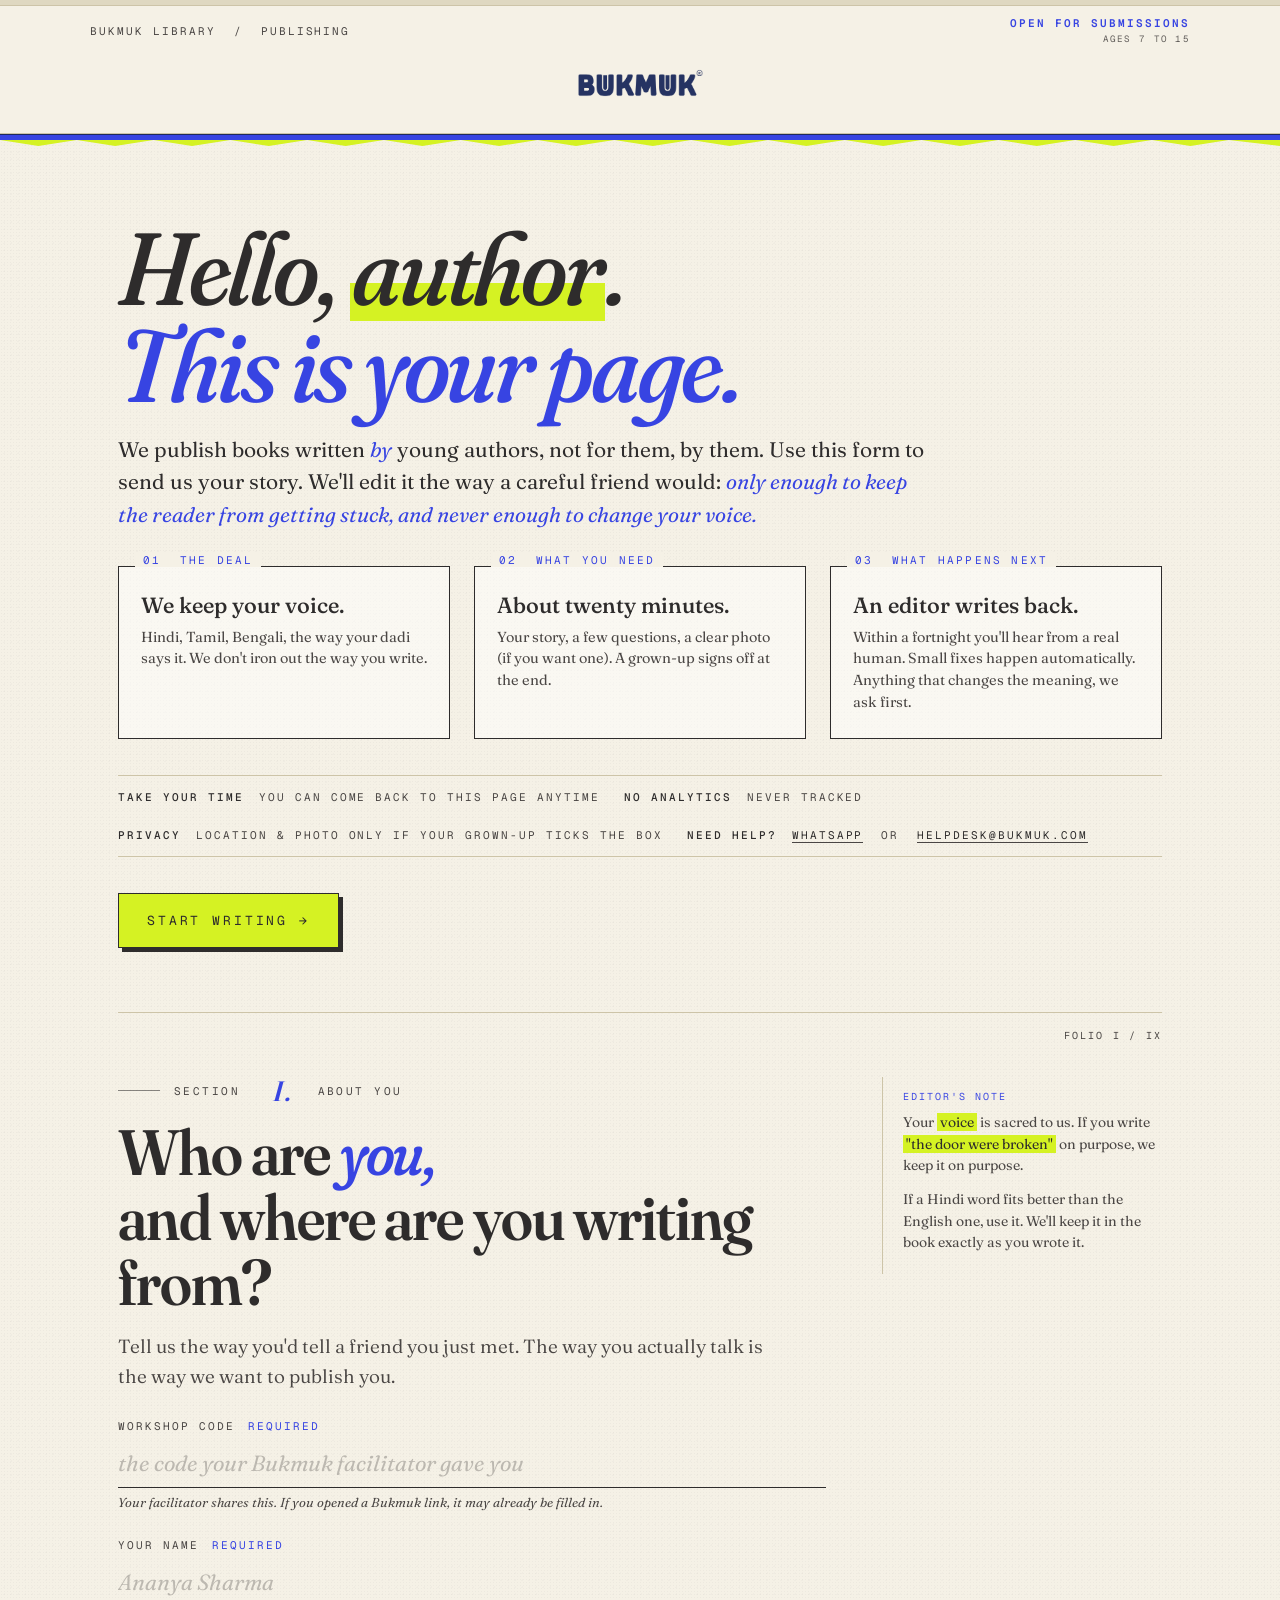
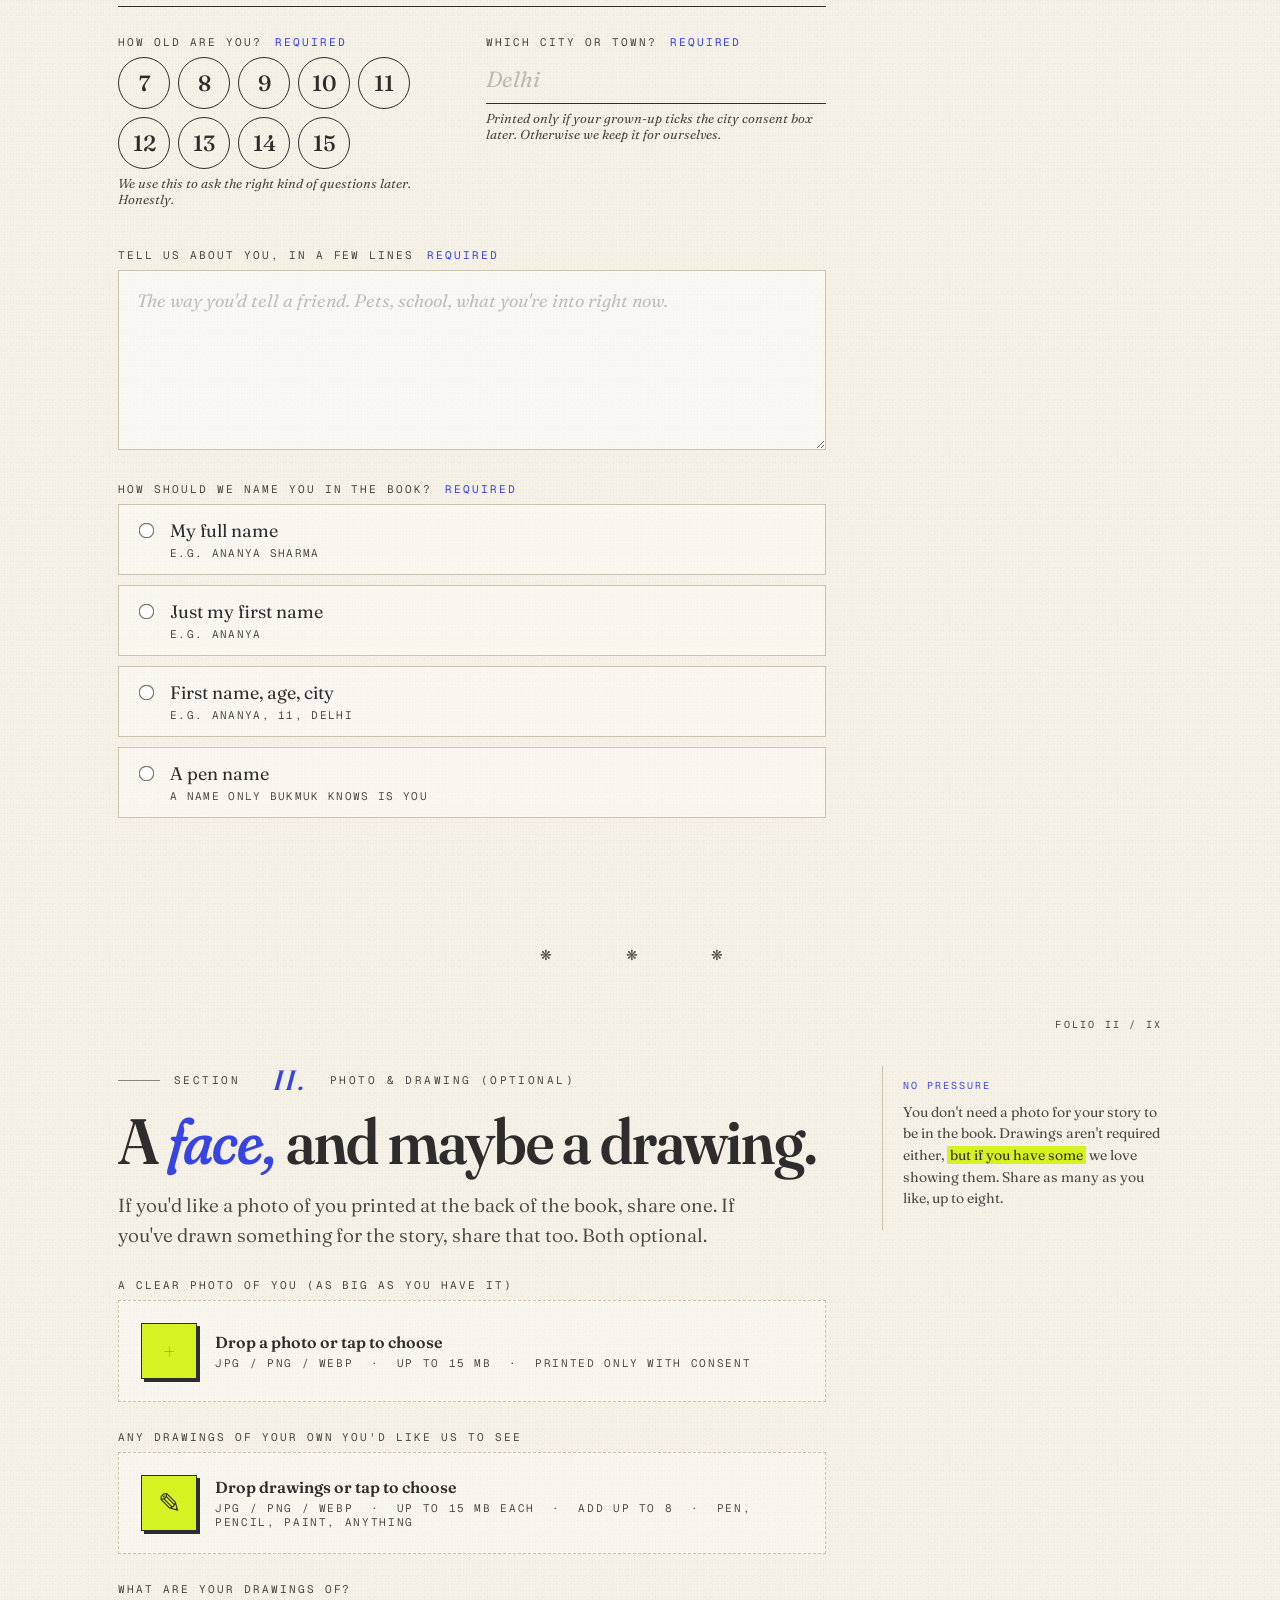
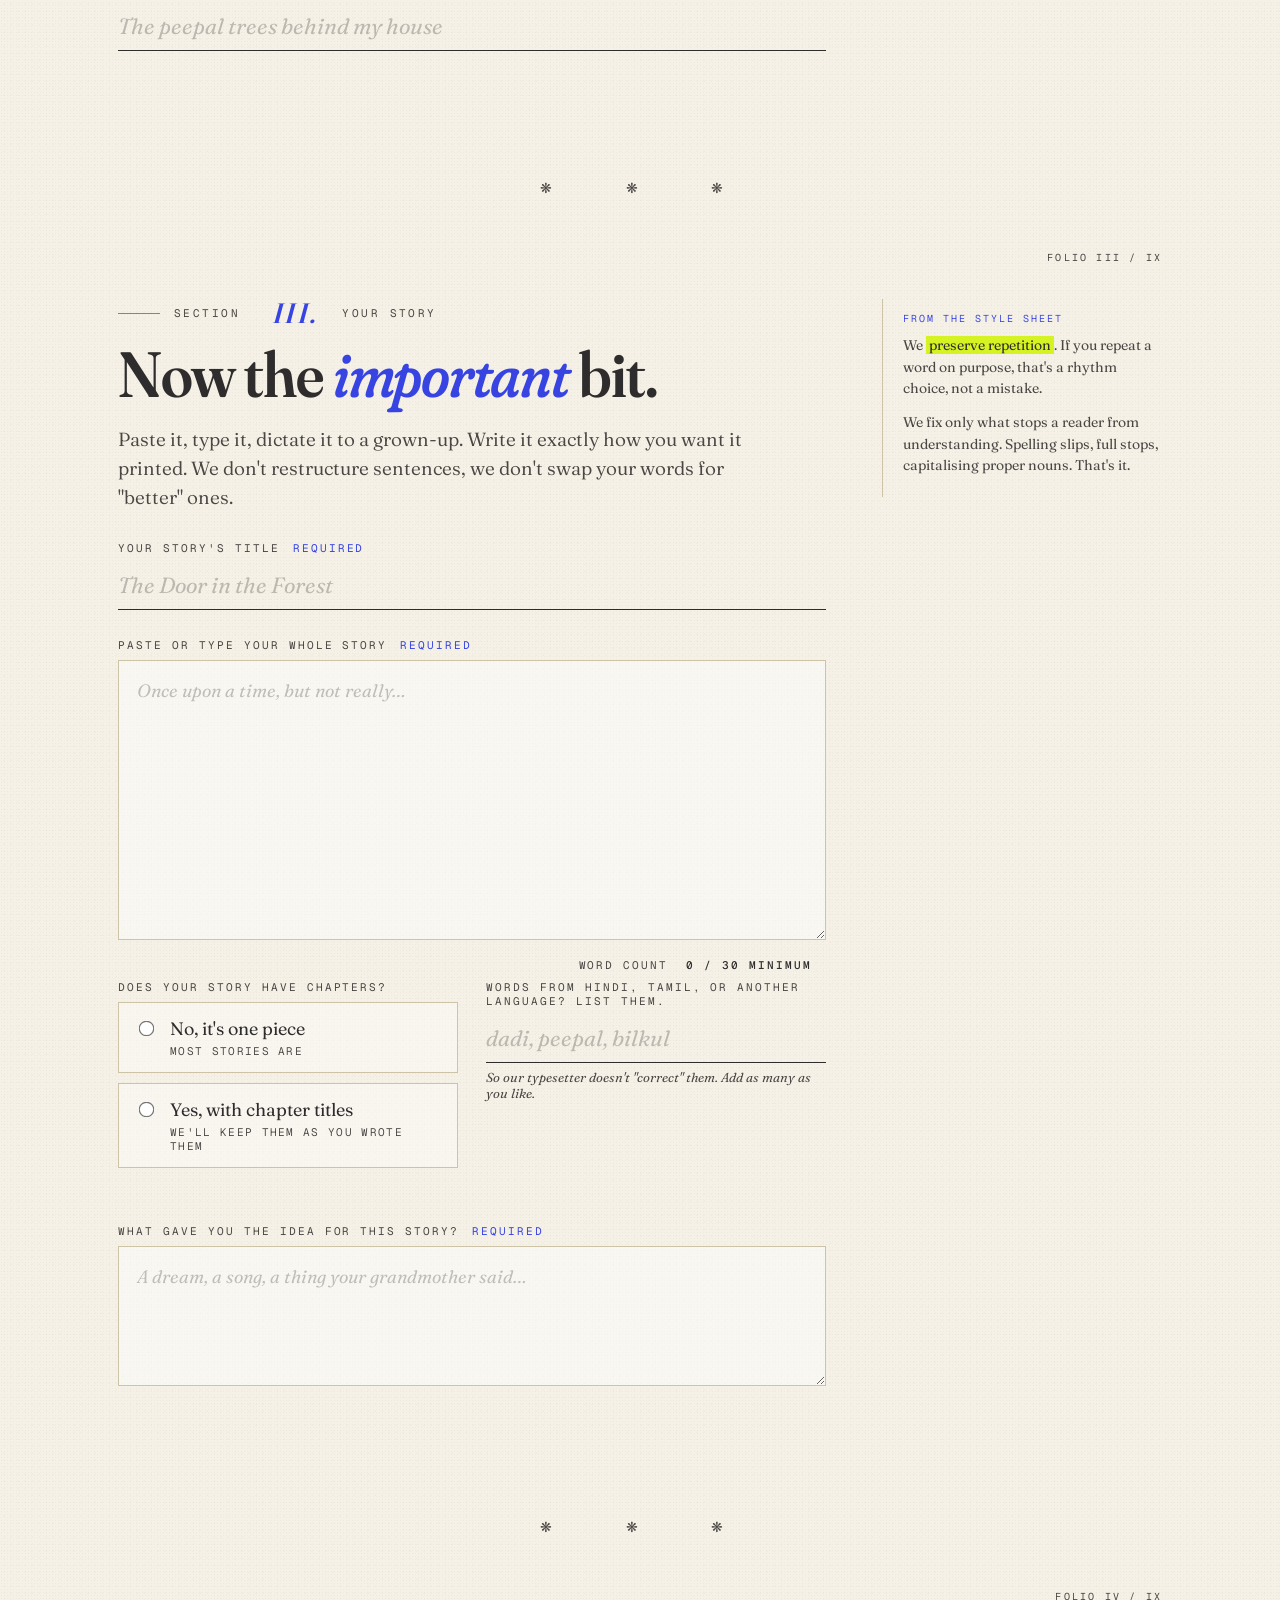
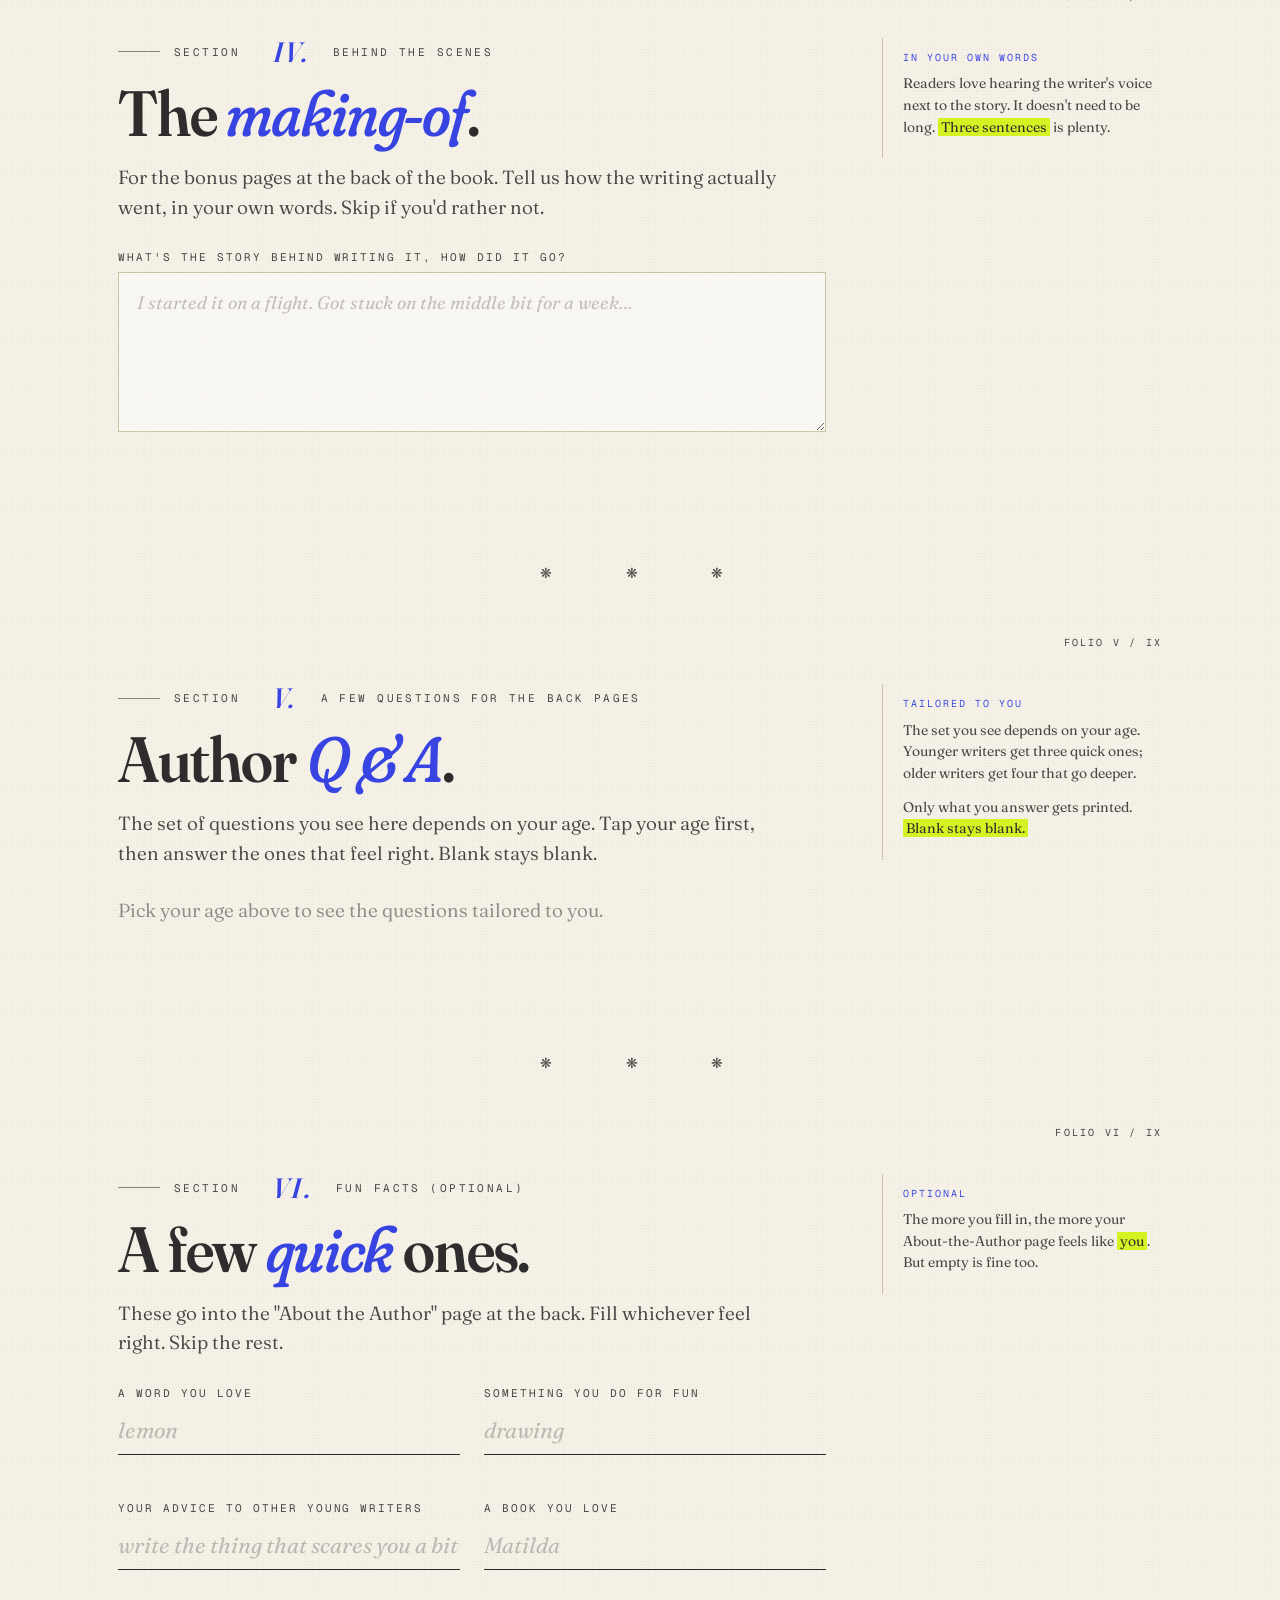
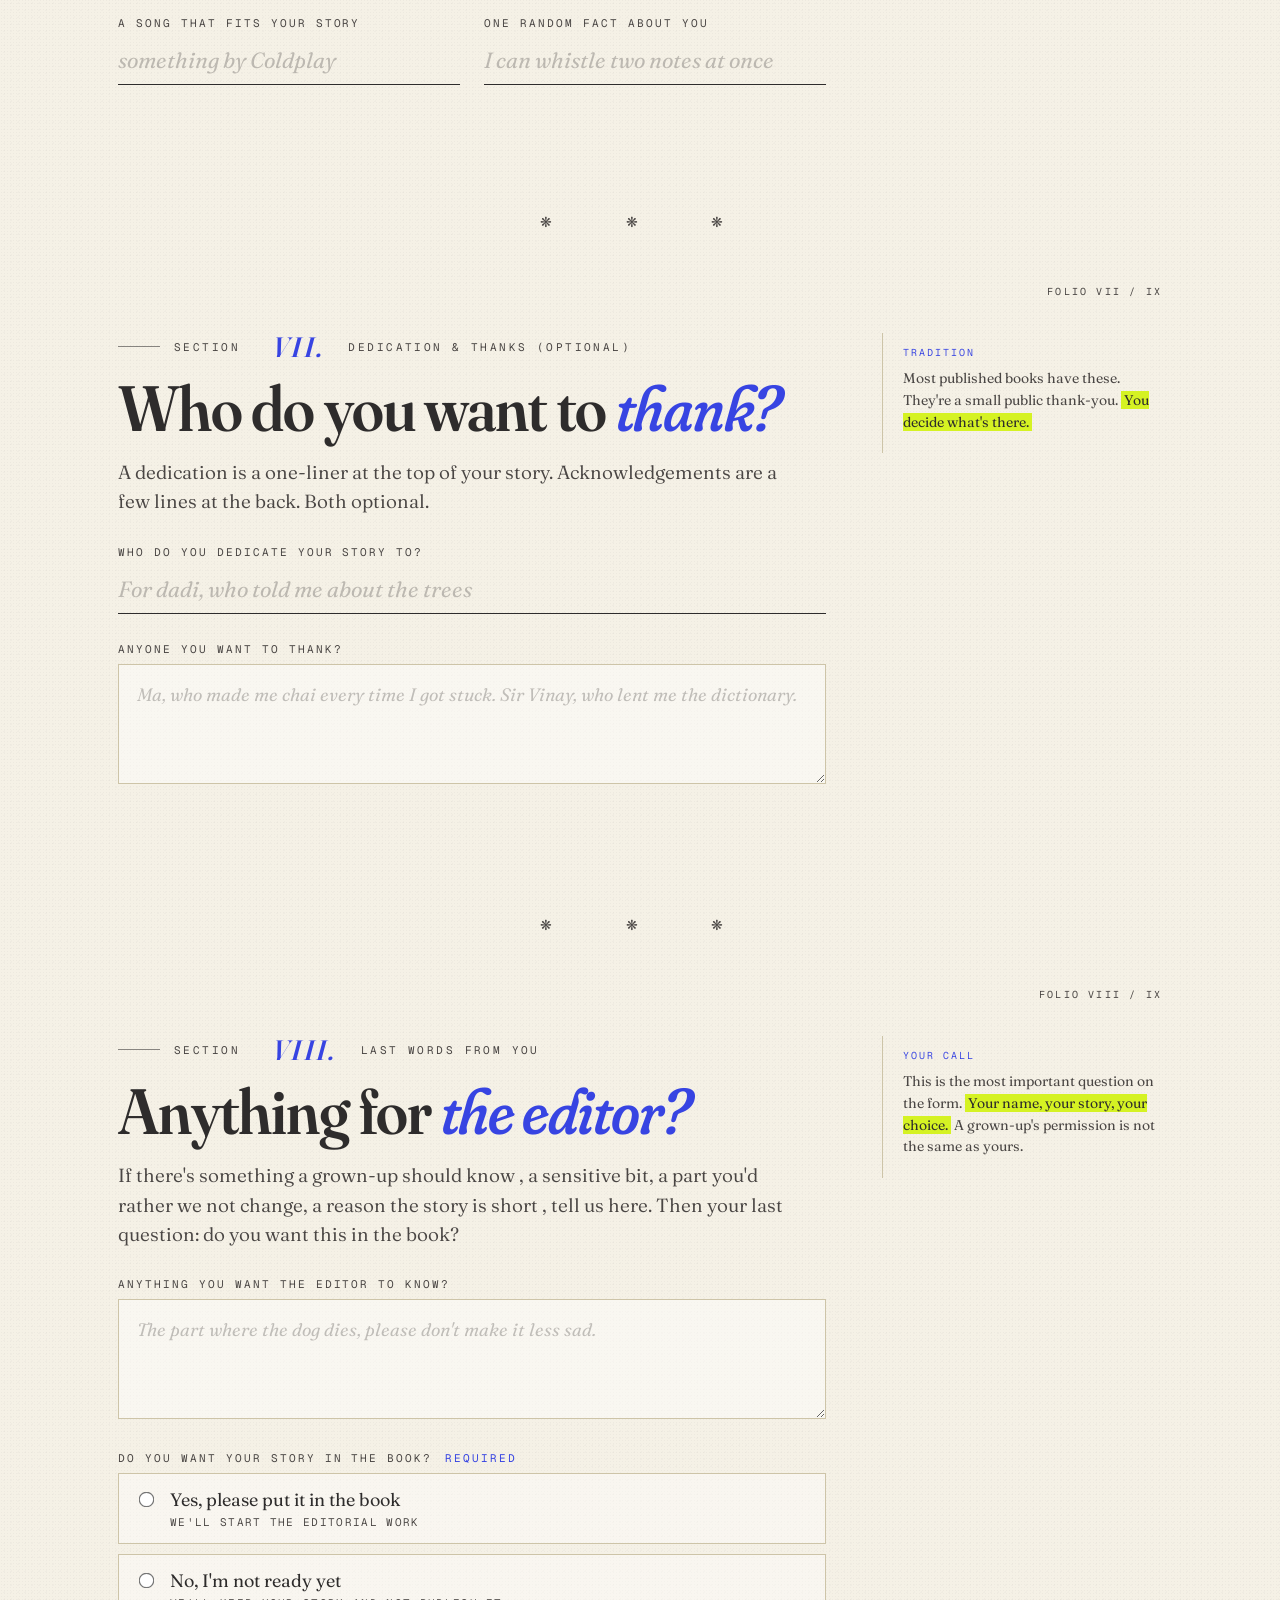
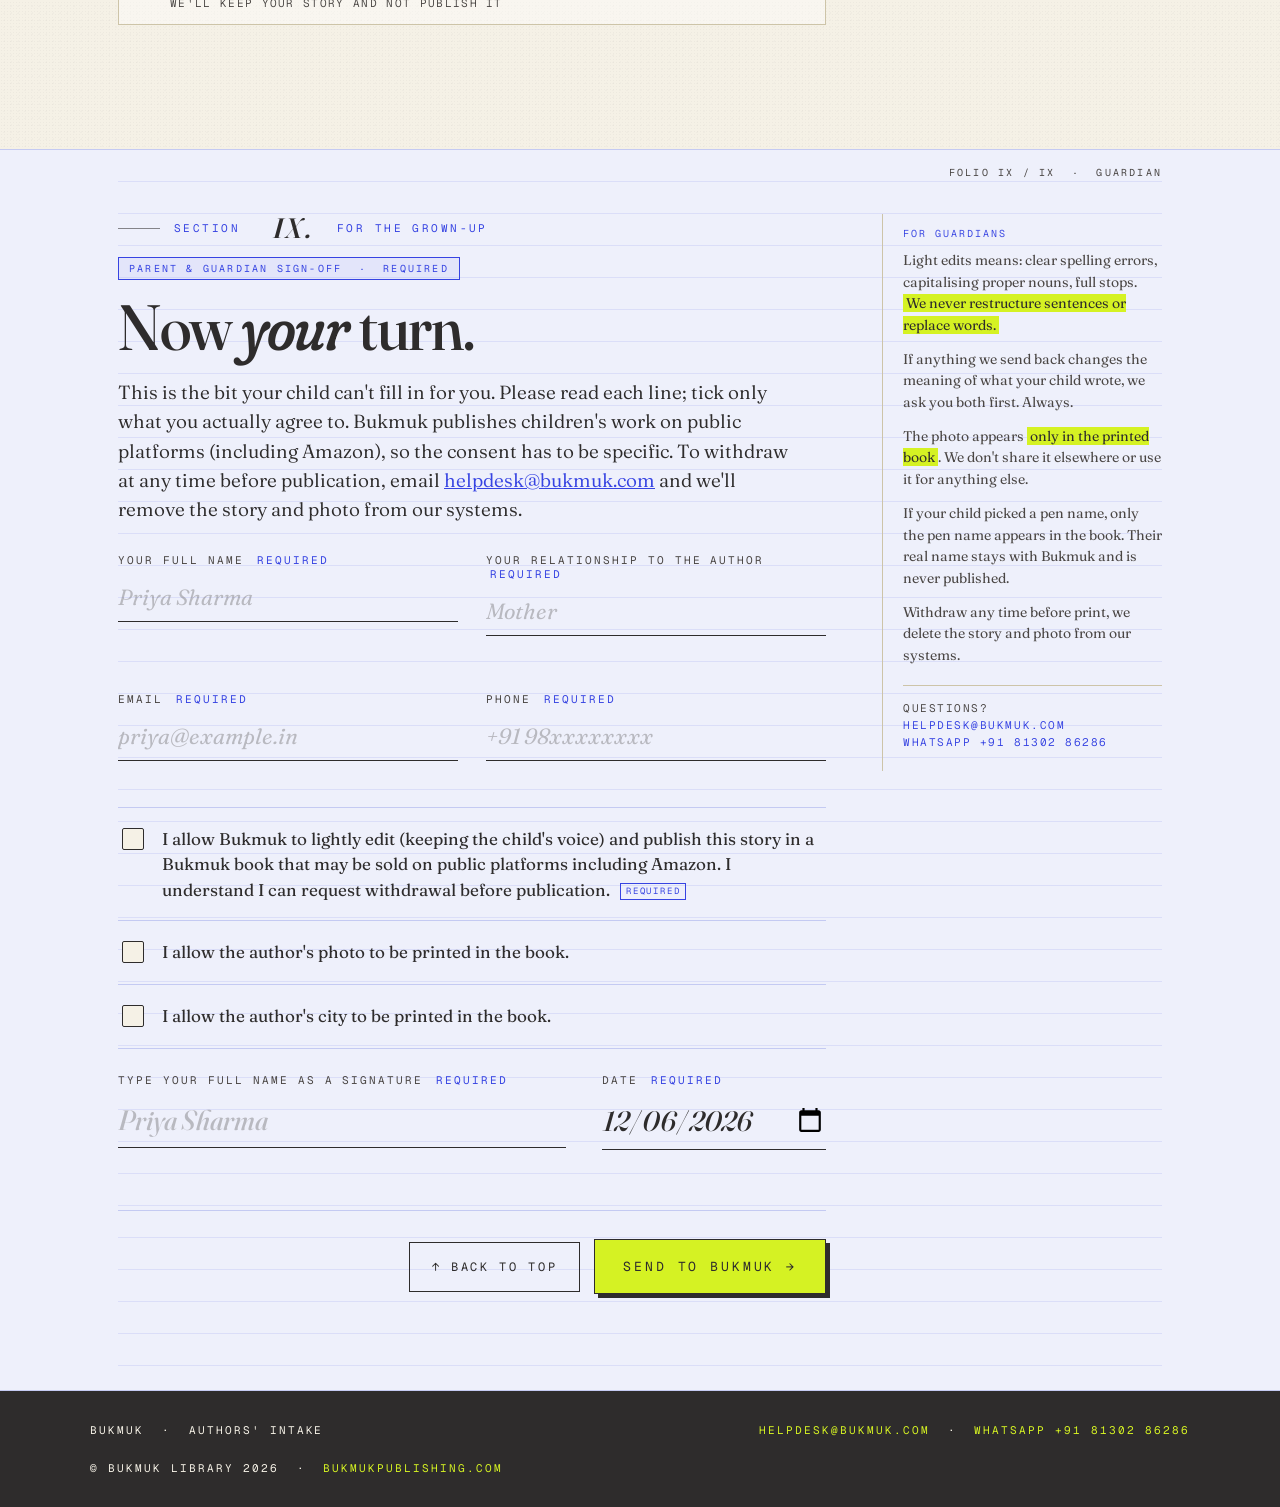
==== commit fc512971: "Intake form: let authors upload multiple drawings (up to 8) The "your drawing" slot accepted exactly" ====
--- a/index.html
+++ b/index.html
@@ -10,7 +10,7 @@
 <link rel="preconnect" href="https://fonts.googleapis.com">
 <link rel="preconnect" href="https://fonts.gstatic.com" crossorigin>
 <link href="https://fonts.googleapis.com/css2?family=Fraunces:ital,opsz,wght,SOFT,WONK@0,9..144,300..900,0..100,0..1;1,9..144,300..900,0..100,0..1&family=Geist+Mono:wght@400;500;600&display=swap" rel="stylesheet">
-<link rel="stylesheet" href="/styles.css?v=20260618-1">
+<link rel="stylesheet" href="/styles.css?v=20260710-multiart">
 </head>
 <body>
 
@@ -189,26 +189,27 @@
         </div>
 
         <div class="field">
-          <label class="cap">Any drawing of your own you'd like us to see</label>
+          <label class="cap">Any drawings of your own you'd like us to see</label>
           <label class="drop" for="authorArtwork" id="authorArtworkDrop">
             <div class="icon" data-icon="✎">✎</div>
             <div class="copy" data-copy>
-              <b>Drop a drawing or tap to choose</b>
-              <span class="meta">JPG / PNG / WEBP &nbsp;·&nbsp; Up to 15 MB &nbsp;·&nbsp; Pen, pencil, paint, anything</span>
-            </div>
-            <input type="file" id="authorArtwork" name="authorArtwork" accept="image/jpeg,image/png,image/webp">
+              <b>Drop drawings or tap to choose</b>
+              <span class="meta">JPG / PNG / WEBP &nbsp;·&nbsp; Up to 15 MB each &nbsp;·&nbsp; Add up to 8 &nbsp;·&nbsp; Pen, pencil, paint, anything</span>
+            </div>
+            <input type="file" id="authorArtwork" name="authorArtwork" accept="image/jpeg,image/png,image/webp" multiple>
           </label>
+          <ul class="filelist" id="authorArtworkList" hidden></ul>
         </div>
 
         <div class="field">
-          <label class="cap" for="artworkCaption">What is the drawing of?</label>
+          <label class="cap" for="artworkCaption">What are your drawings of?</label>
           <input class="input" id="artworkCaption" name="artworkCaption" type="text" placeholder="The peepal trees behind my house">
         </div>
       </div>
 
       <aside class="marginalia">
         <span class="tag">No pressure</span>
-        <p>You don't need a photo for your story to be in the book. A drawing isn't required either, <em>but if you have one</em> we love showing them.</p>
+        <p>You don't need a photo for your story to be in the book. Drawings aren't required either, <em>but if you have some</em> we love showing them. Share as many as you like, up to eight.</p>
       </aside>
     </article>
   </section>
@@ -609,6 +610,6 @@
   </div>
 </footer>
 
-<script src="/intake.js?v=20260625-1" defer></script>
+<script src="/intake.js?v=20260710-multiart" defer></script>
 </body>
 </html>
--- a/styles.css
+++ b/styles.css
@@ -388,6 +388,40 @@
 }
 .drop .remove:hover{ background: var(--err); color: var(--paper) }
 
+/* Multi-file picked list (author drawings). Rows sit BELOW the dropzone,
+   outside the <label>, so a Remove click never re-opens the file picker. */
+.filelist{ list-style:none; margin: 12px 0 0; padding: 0; display:flex; flex-direction:column; gap: 8px }
+.filelist[hidden]{ display:none }
+.filelist li{
+  display:flex; align-items:center; gap: 12px;
+  border: 1.5px solid var(--rule); background: #fffdf6;
+  padding: 10px 12px;
+}
+.filelist li .thumb{
+  width: 40px; height: 40px; flex-shrink: 0;
+  object-fit: cover; border: 1px solid var(--ink);
+  background: var(--paper);
+}
+.filelist li .fname{
+  flex: 1 1 auto; min-width: 0;
+  font-family: var(--display); font-variation-settings:"opsz" 14,"wght" 500;
+  font-size: 14px; color: var(--ink);
+  overflow: hidden; text-overflow: ellipsis; white-space: nowrap;
+}
+.filelist li .fname .fsize{
+  display:block;
+  font-family: var(--mono); font-size: 10px; letter-spacing:.14em;
+  color: var(--ink-soft); text-transform: uppercase; margin-top: 2px;
+}
+.filelist li .remove{
+  flex-shrink: 0;
+  font-family: var(--mono); font-size: 11px; letter-spacing: .14em;
+  text-transform: uppercase; color: var(--err);
+  background: transparent; border: 1px solid var(--err);
+  padding: 6px 10px; cursor: pointer;
+}
+.filelist li .remove:hover{ background: var(--err); color: var(--paper) }
+
 /* fun-facts chips */
 .chips{
   display:grid; grid-template-columns: repeat(2, 1fr); gap: 18px 24px;
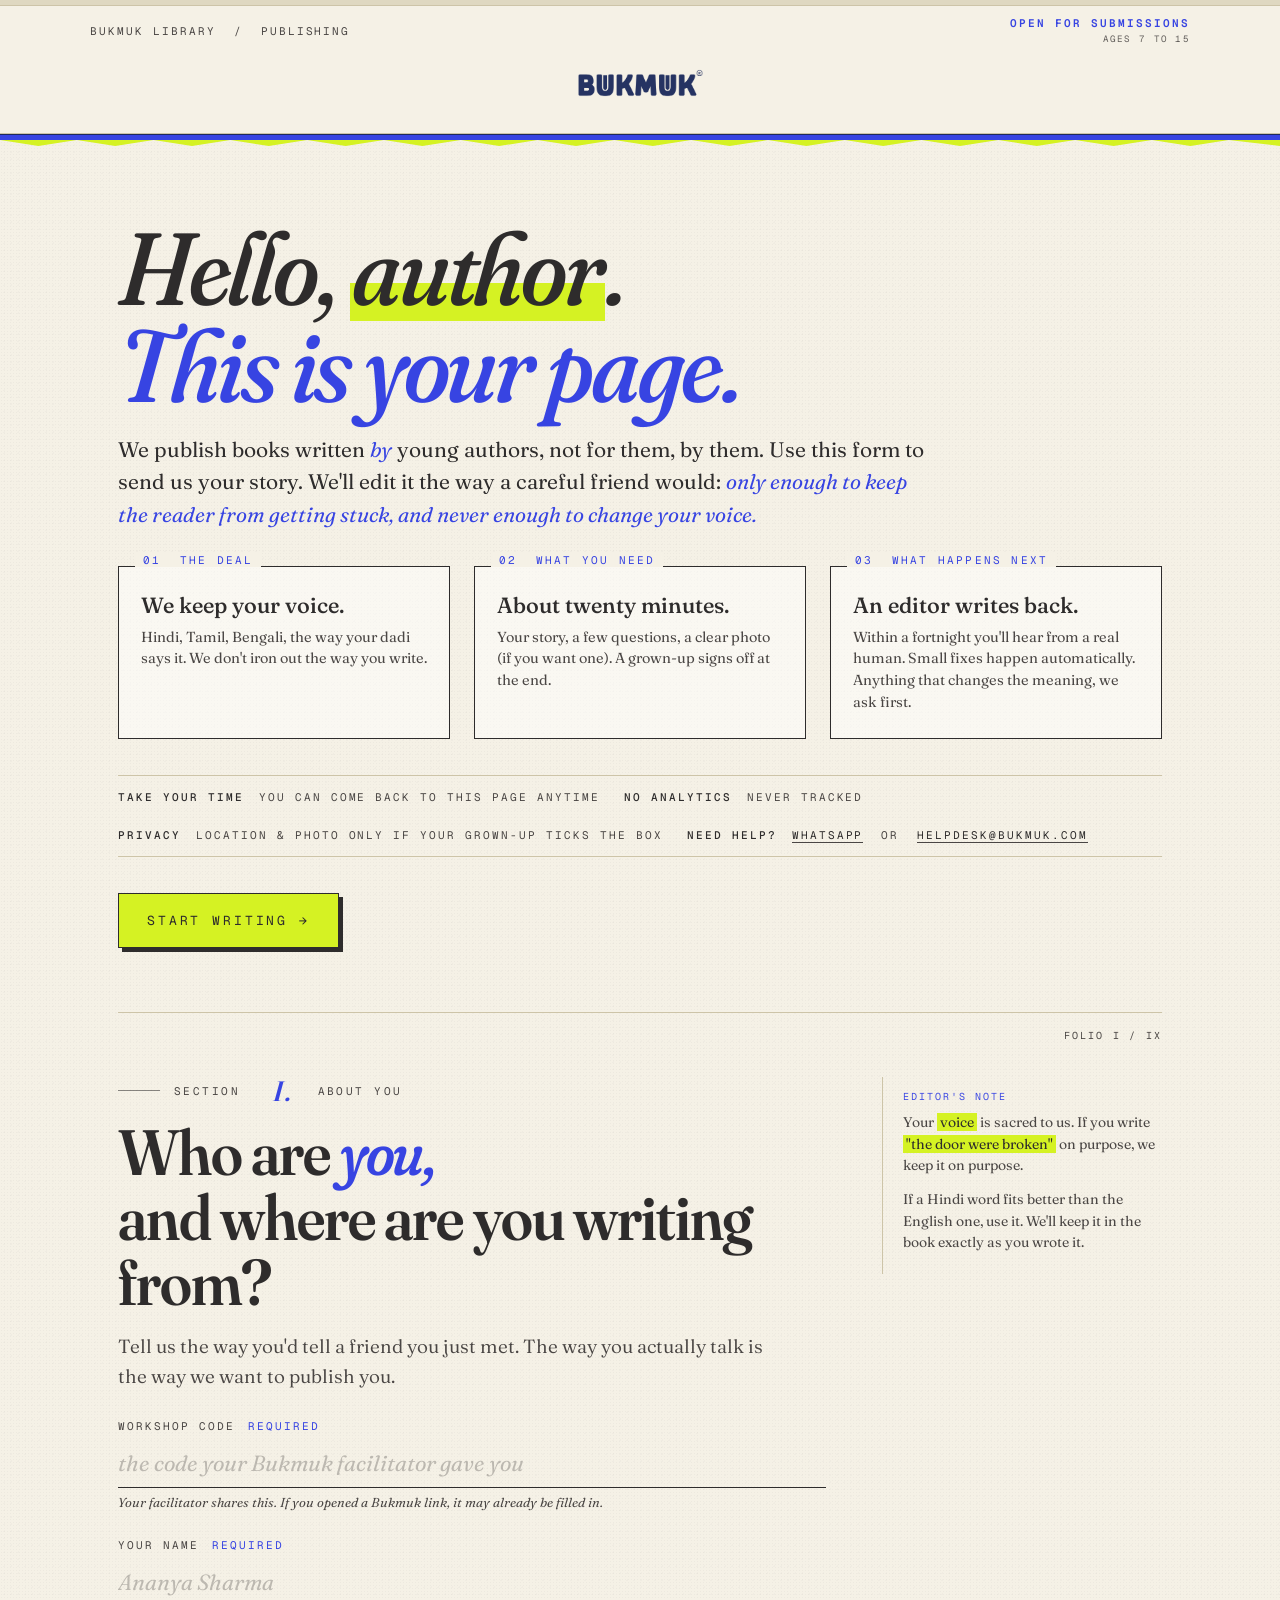
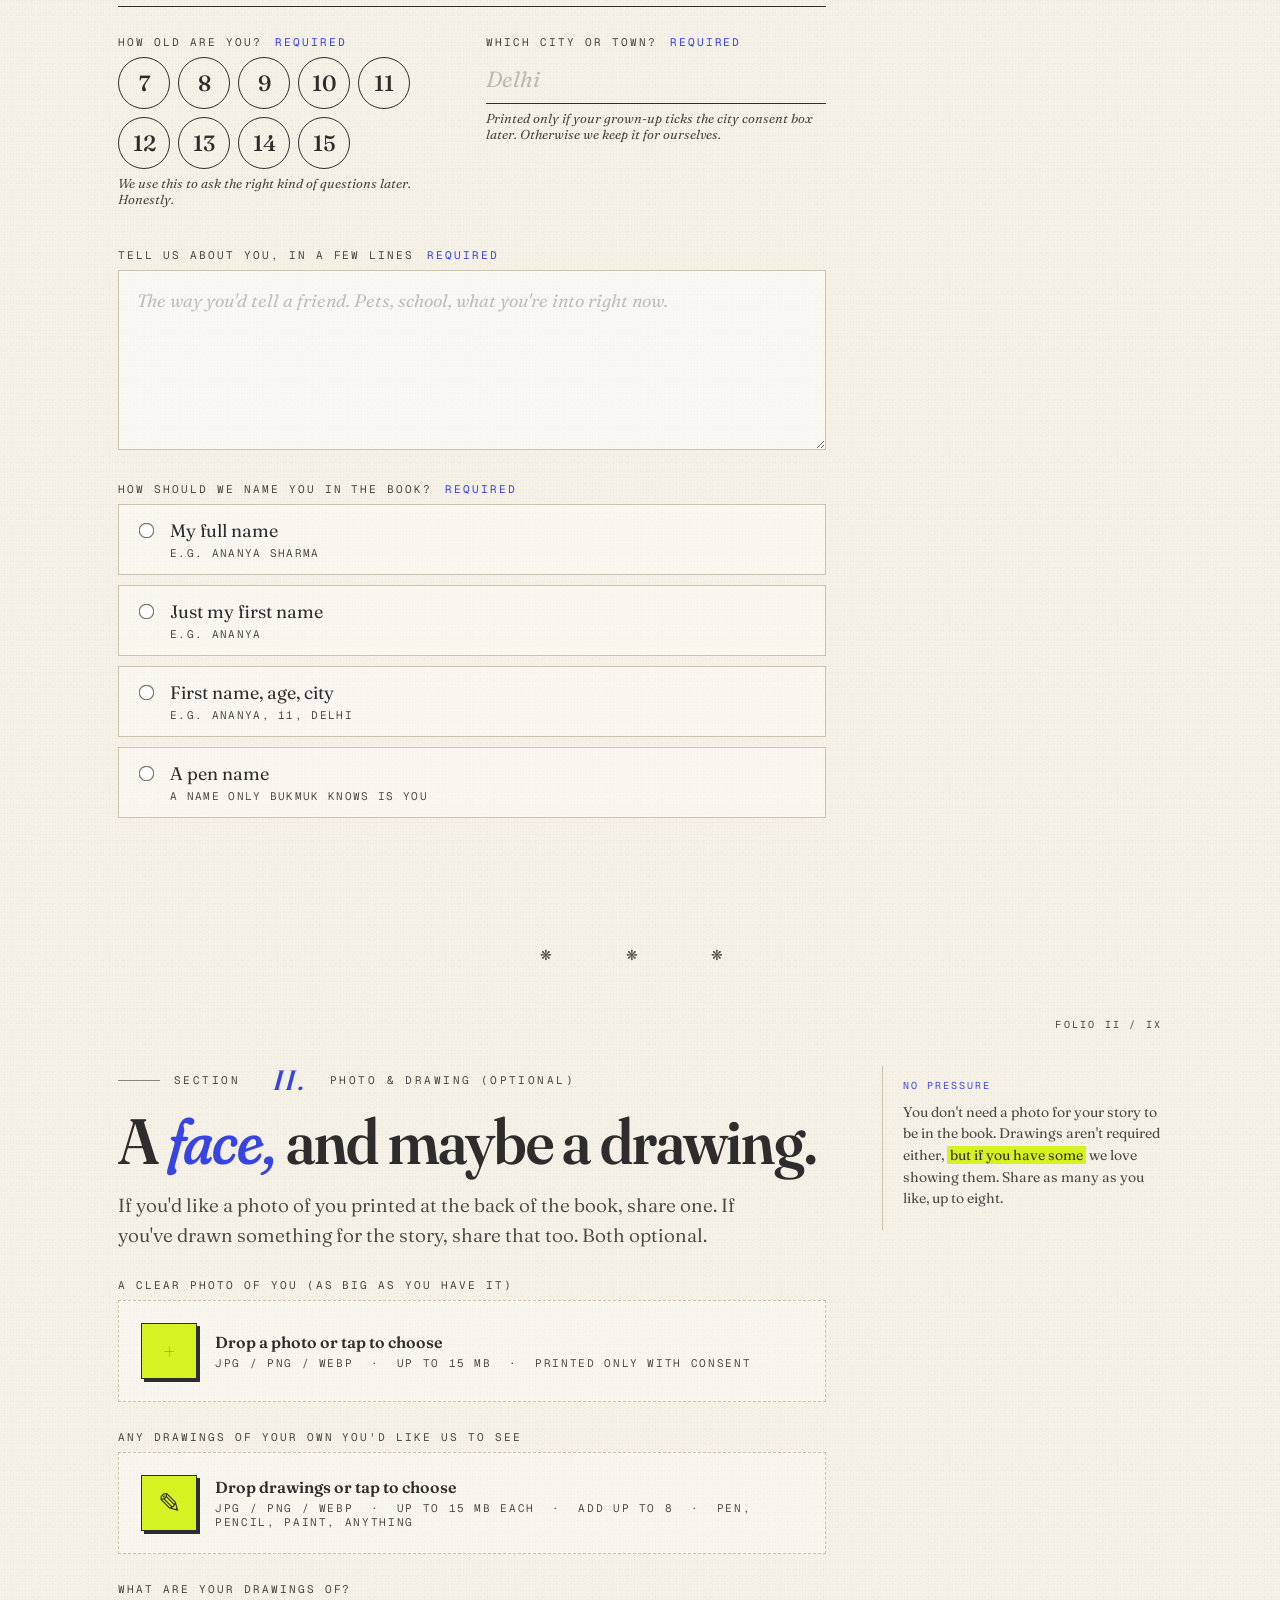
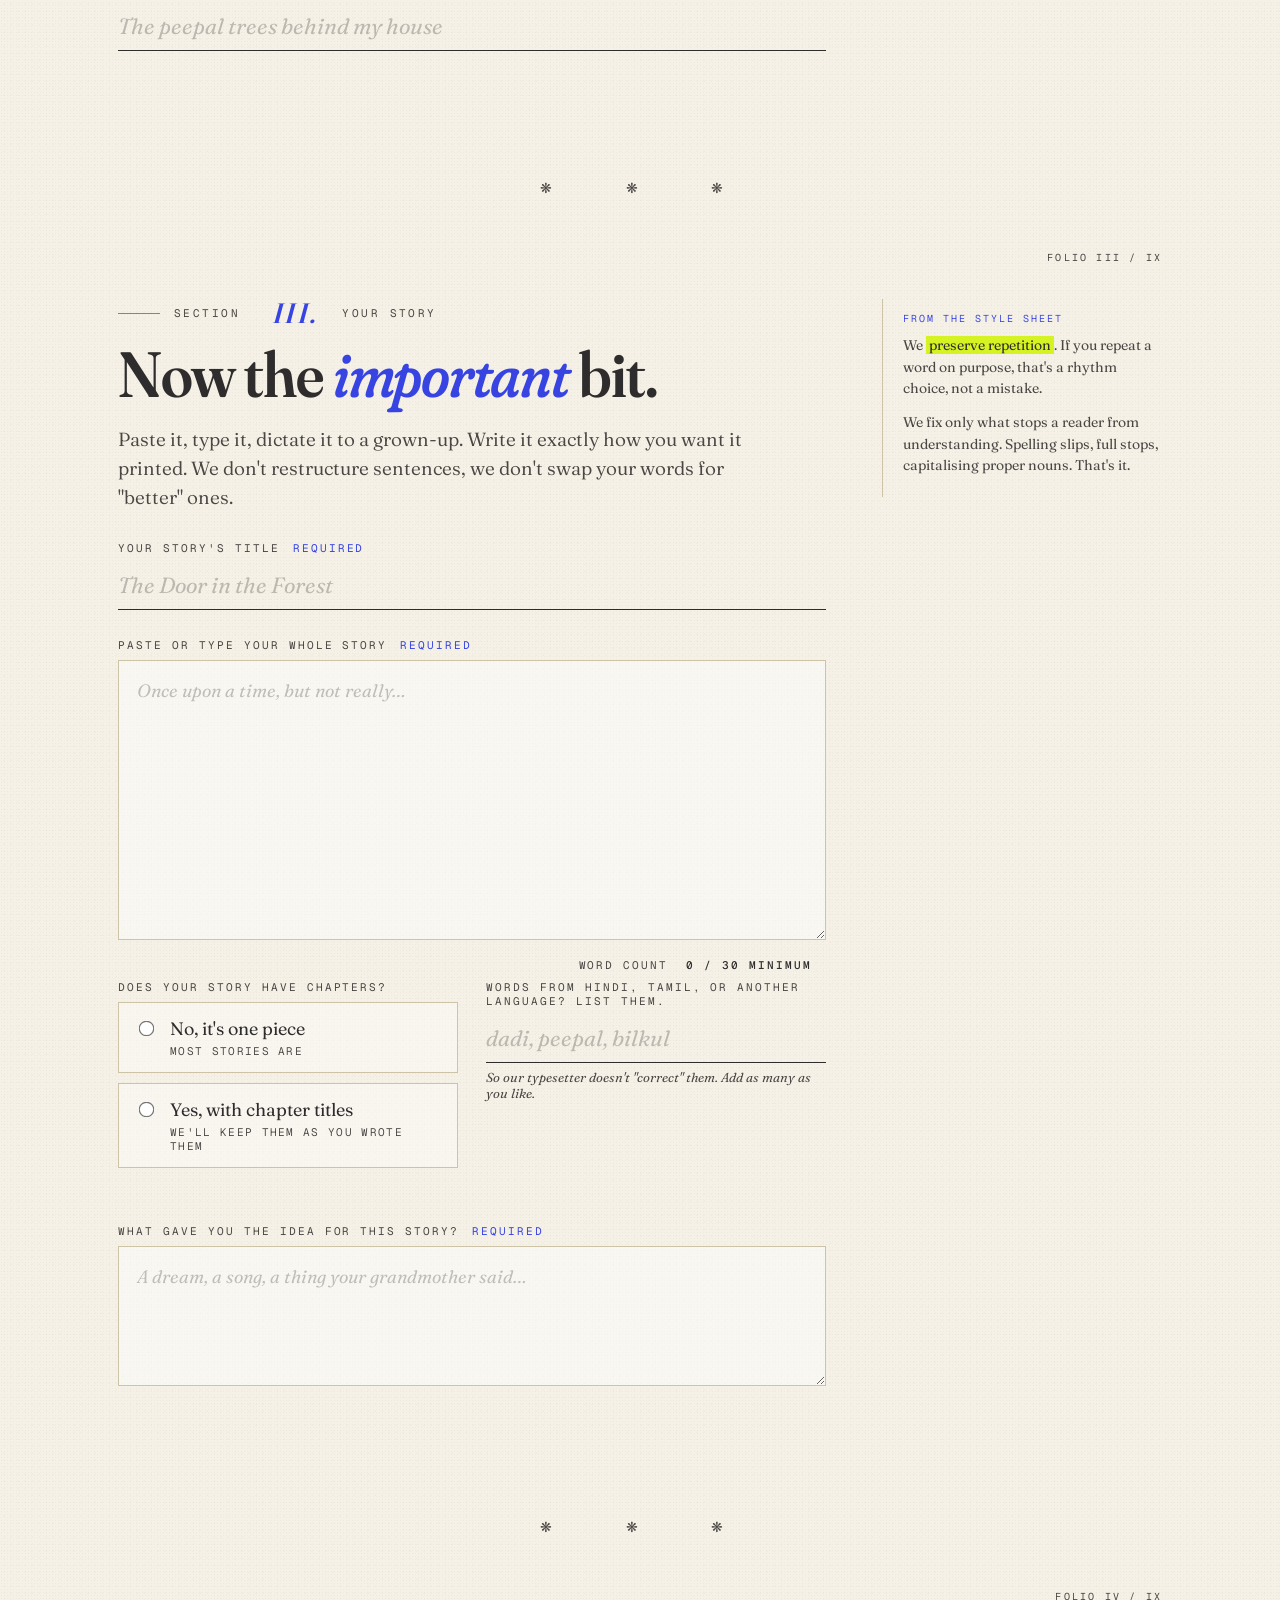
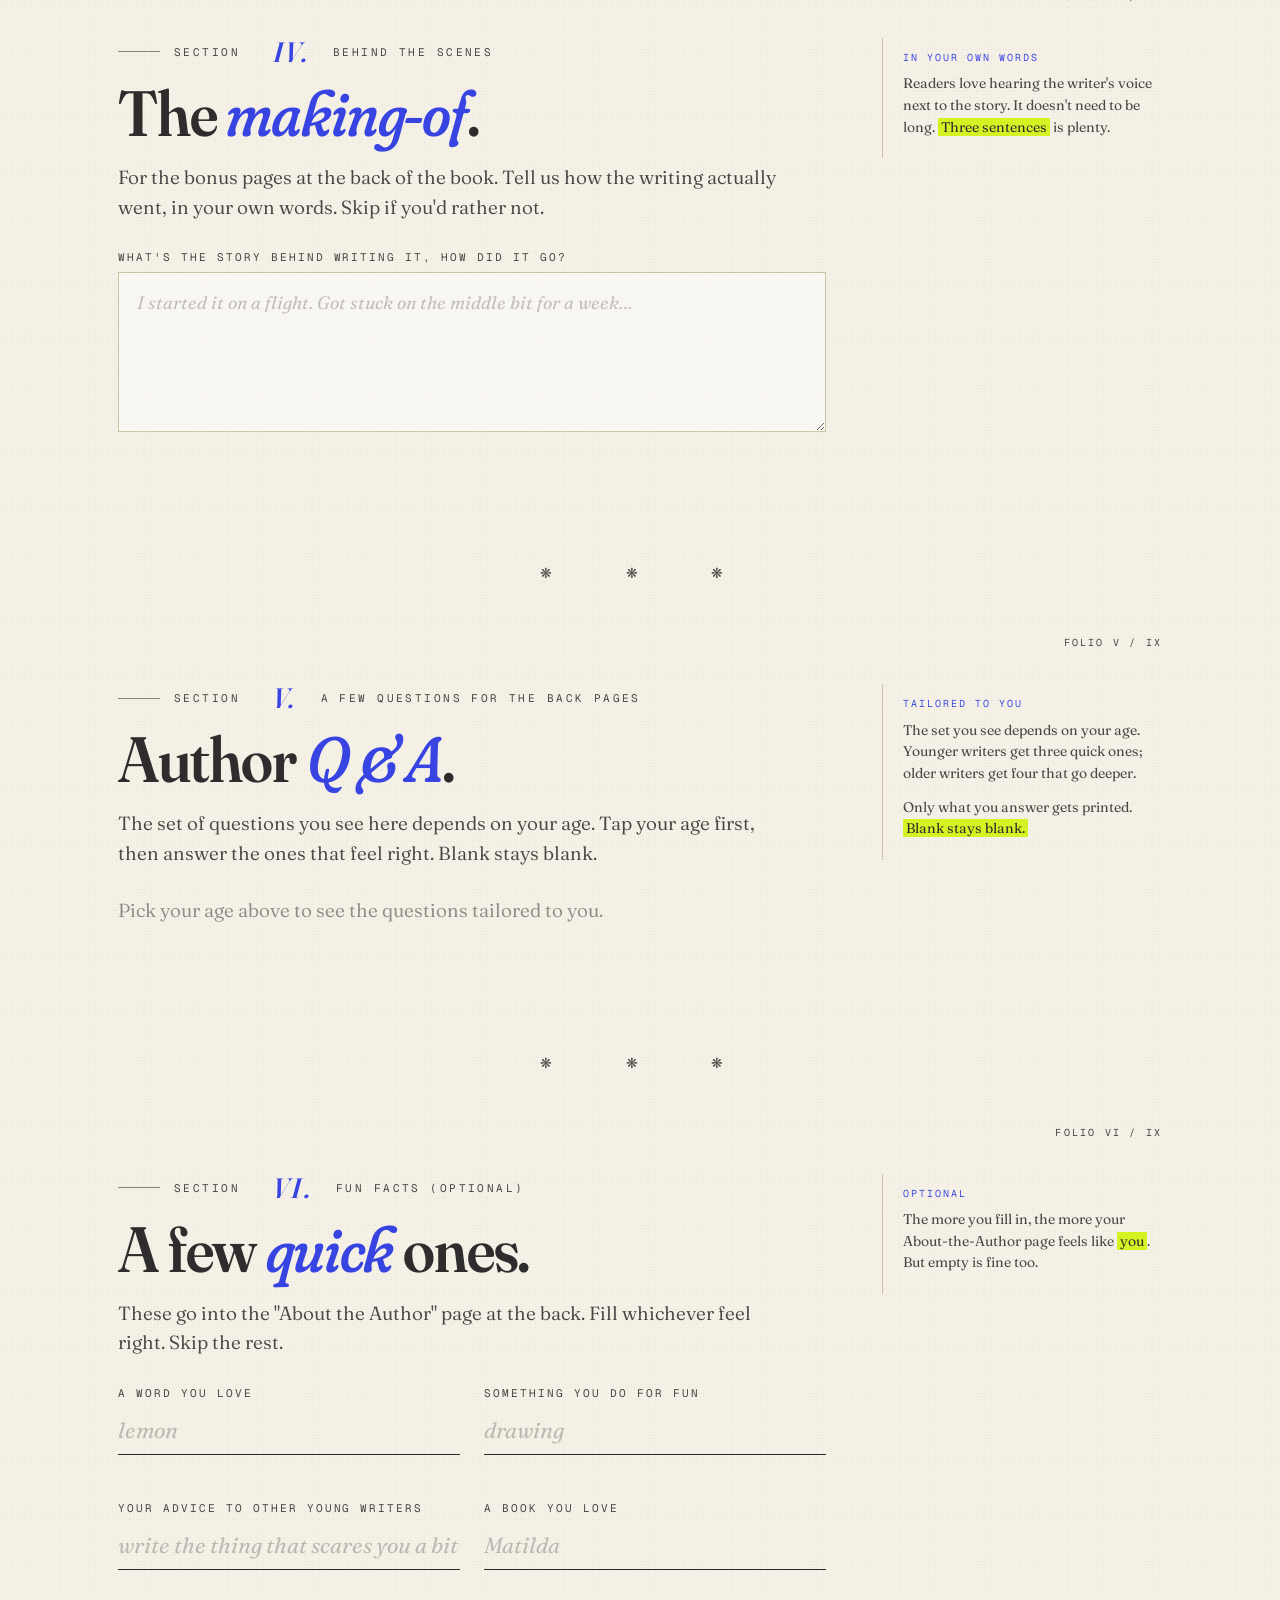
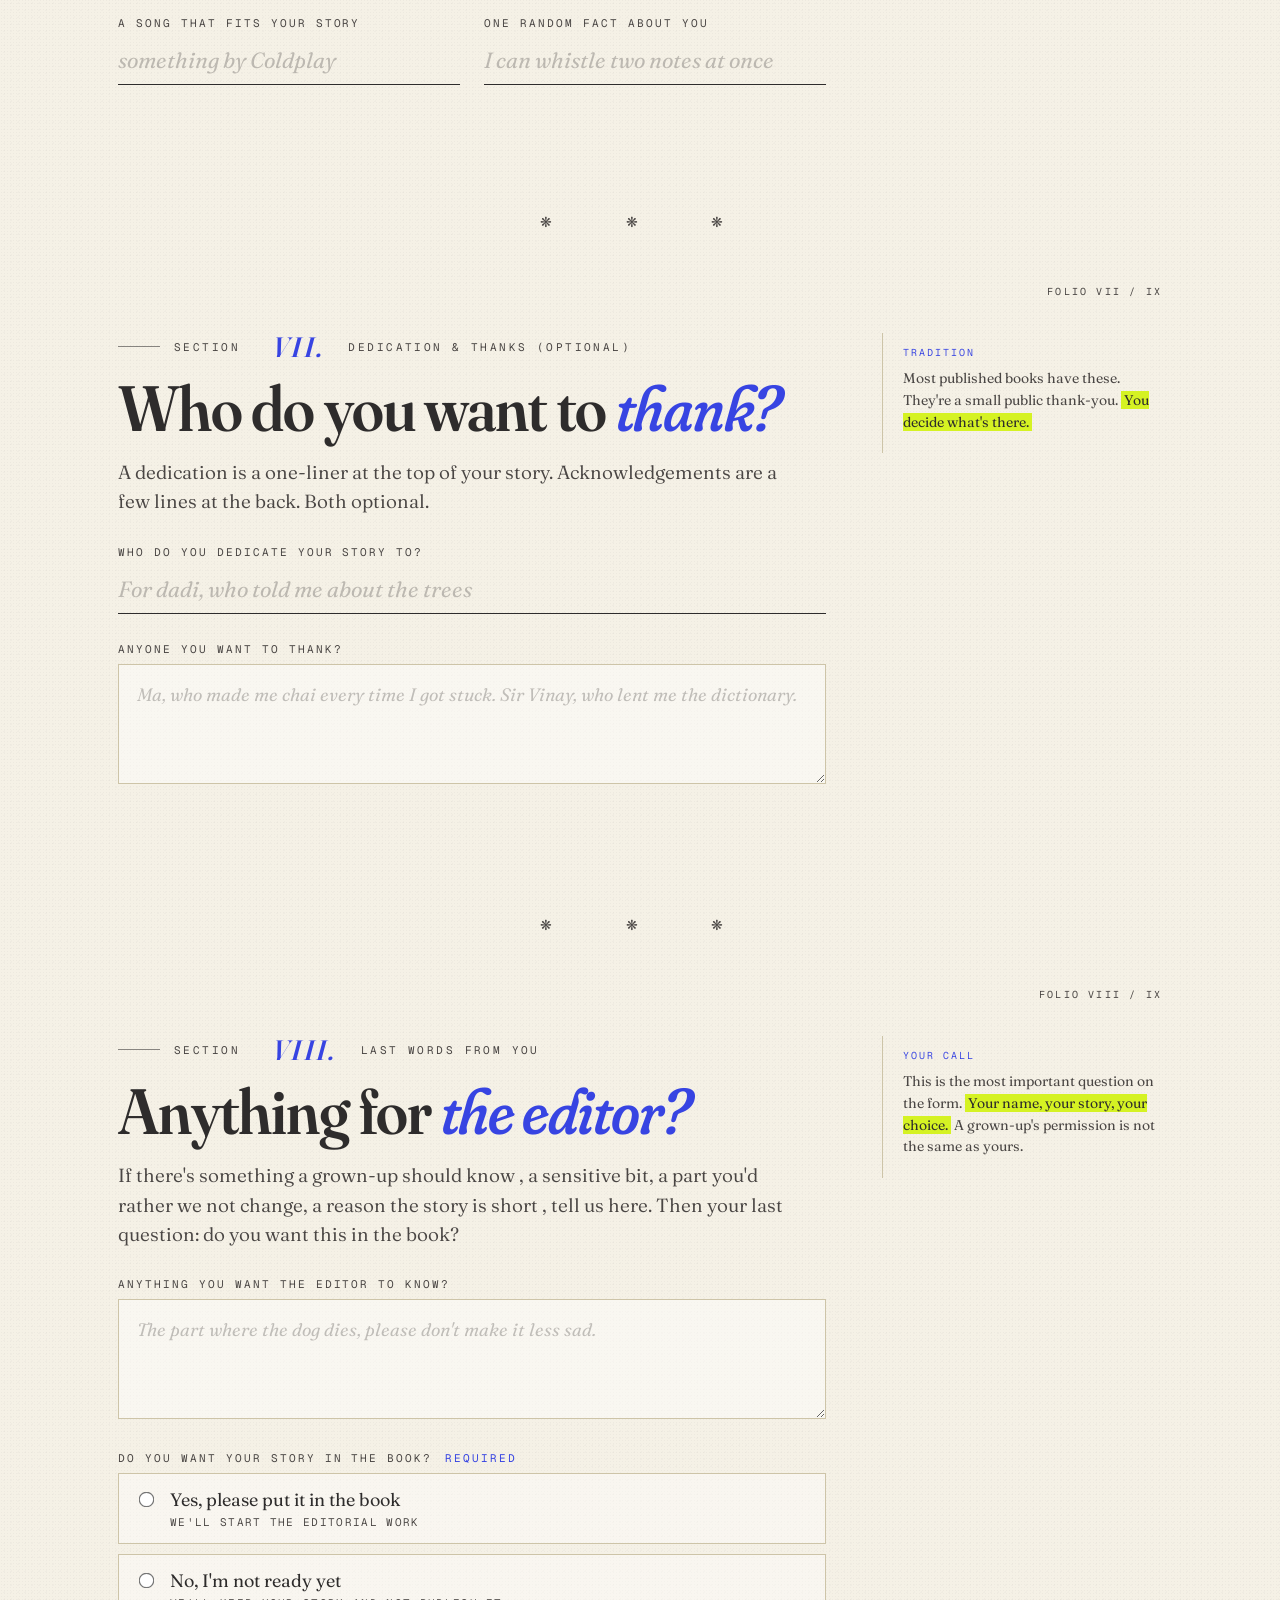
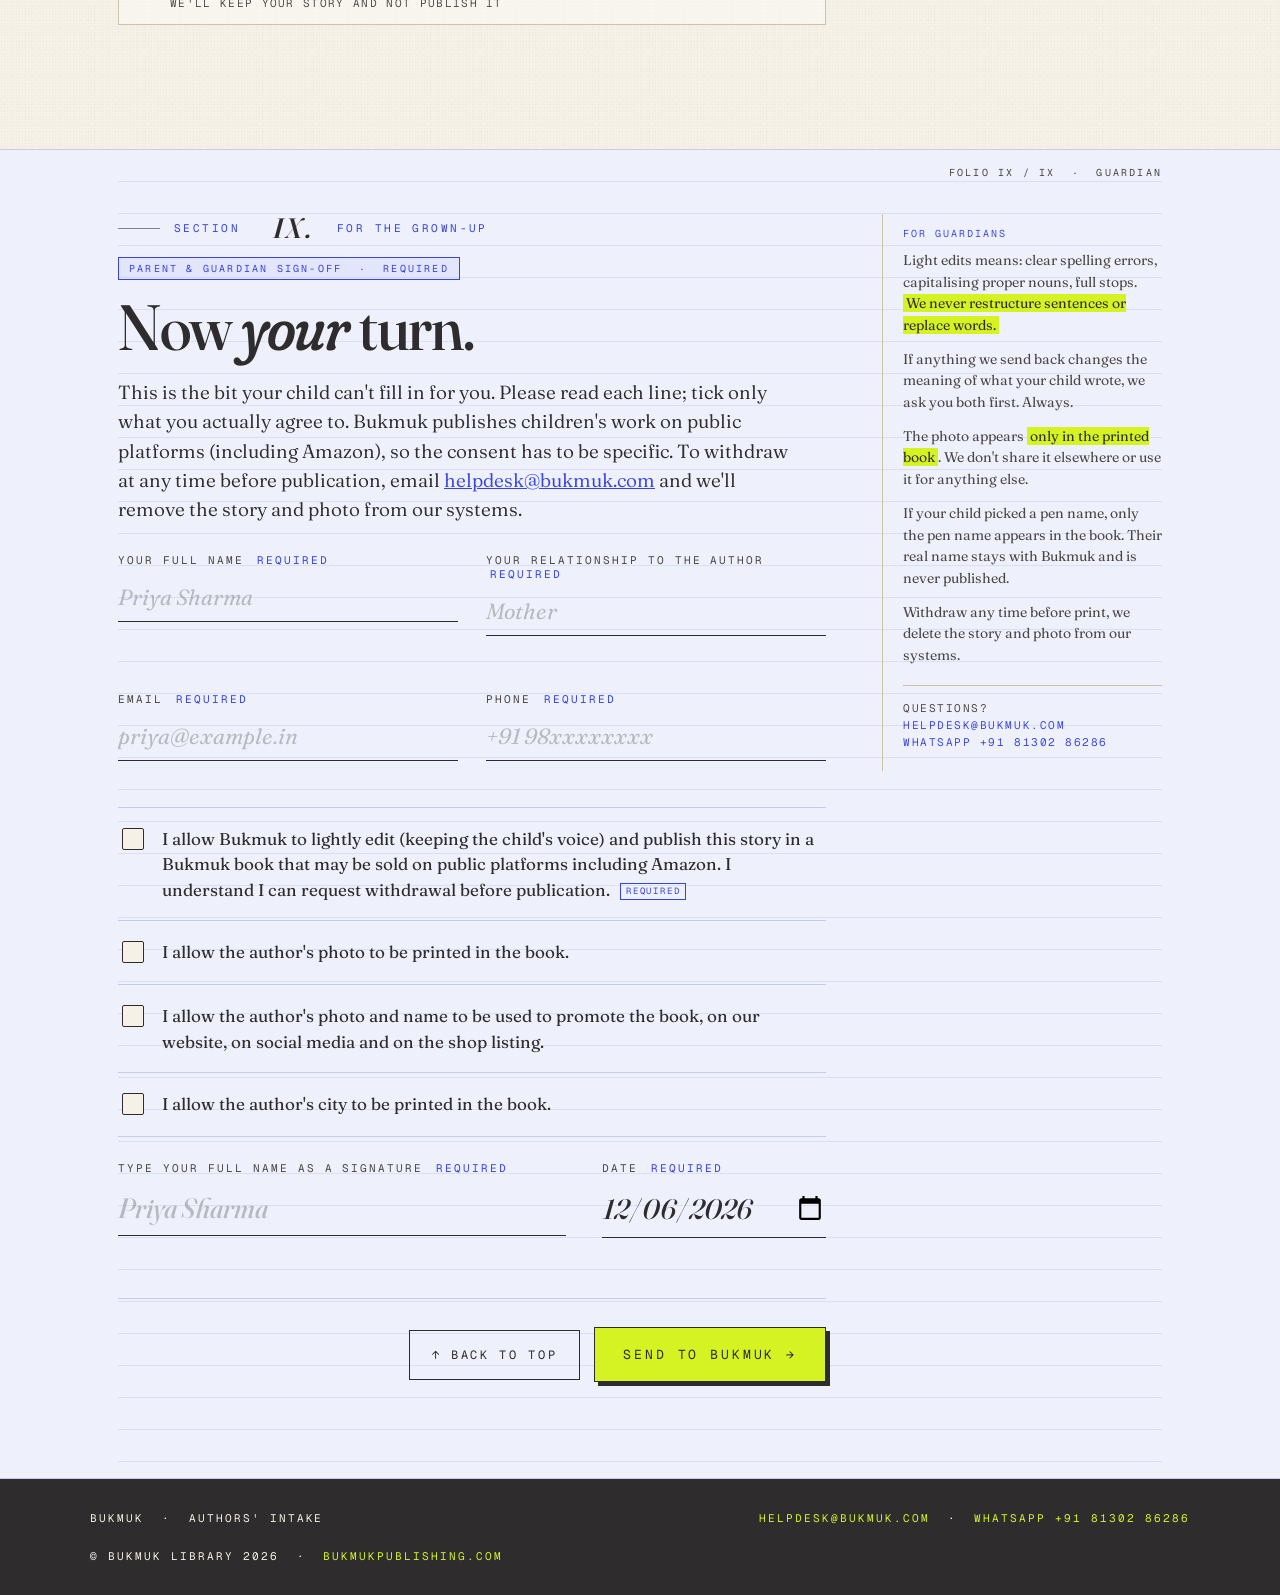
==== commit 7ee026f7: "A consent form for the families who never touched the intake form Plenty of stories arrive on WhatsA" ====
--- a/index.html
+++ b/index.html
@@ -521,13 +521,17 @@
             <label>
               <input type="checkbox" name="consentPublish" required>
               <span>
-                I allow Bukmuk to lightly edit (keeping the child's voice) and publish this story in a Bukmuk book that may be sold on public platforms including Amazon. I understand I can request withdrawal before publication.
+                <span data-clause="consentPublish">I allow Bukmuk to lightly edit (keeping the child's voice) and publish this story in a Bukmuk book that may be sold on public platforms including Amazon. I understand I can request withdrawal before publication.</span>
                 <span class="req-tag">required</span>
               </span>
             </label>
             <label>
               <input type="checkbox" name="consentPhoto">
               <span>I allow the author's photo to be printed in the book.</span>
+            </label>
+            <label>
+              <input type="checkbox" name="consentPromo">
+              <span data-clause="consentPromo">I allow the author's photo and name to be used to promote the book, on our website, on social media and on the shop listing.</span>
             </label>
             <label>
               <input type="checkbox" name="consentLocation">
@@ -584,7 +588,7 @@
         <div class="folio">Section &nbsp;<span class="roman">∗</span> All done</div>
         <h1 class="section-title">We have your <em>story</em>.</h1>
         <p class="lede">An editor will write back within a fortnight. We'll share what we'd like to edit, and we'll always ask before changing anything. Until then, save this reference if you need to write to us about it.</p>
-        <p class="ref">Reference &nbsp;<b id="refCode">—</b></p>
+        <p class="ref">Reference &nbsp;<b id="refCode"></b></p>
         <p class="lede" style="margin-top: 36px">If you want to send another story, you can <a href="/" style="color:var(--blue)">start a new form</a>. Each story gets its own.</p>
       </div>
       <aside class="marginalia">
@@ -610,6 +614,7 @@
   </div>
 </footer>
 
-<script src="/intake.js?v=20260710-multiart" defer></script>
+<script src="/consent-clauses.js?v=20260831-consent"></script>
+<script src="/intake.js?v=20260831-promo" defer></script>
 </body>
 </html>
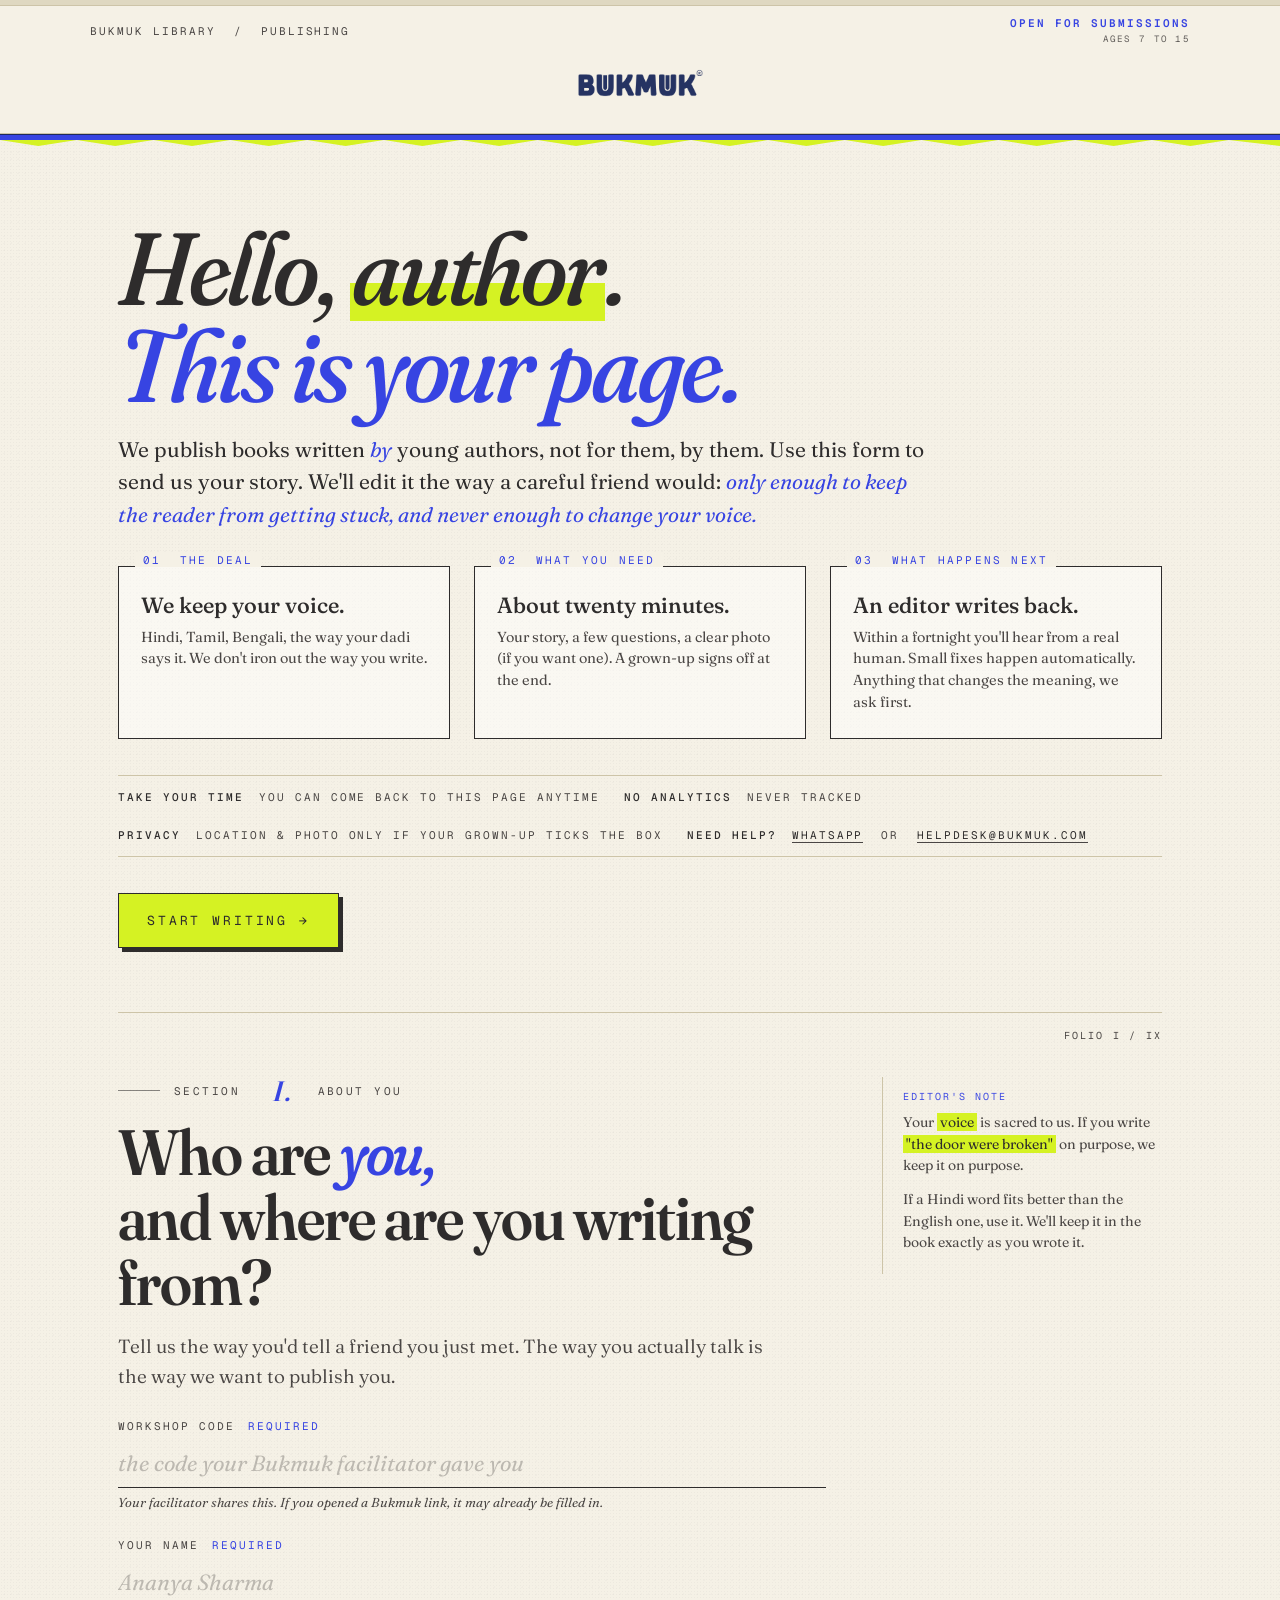
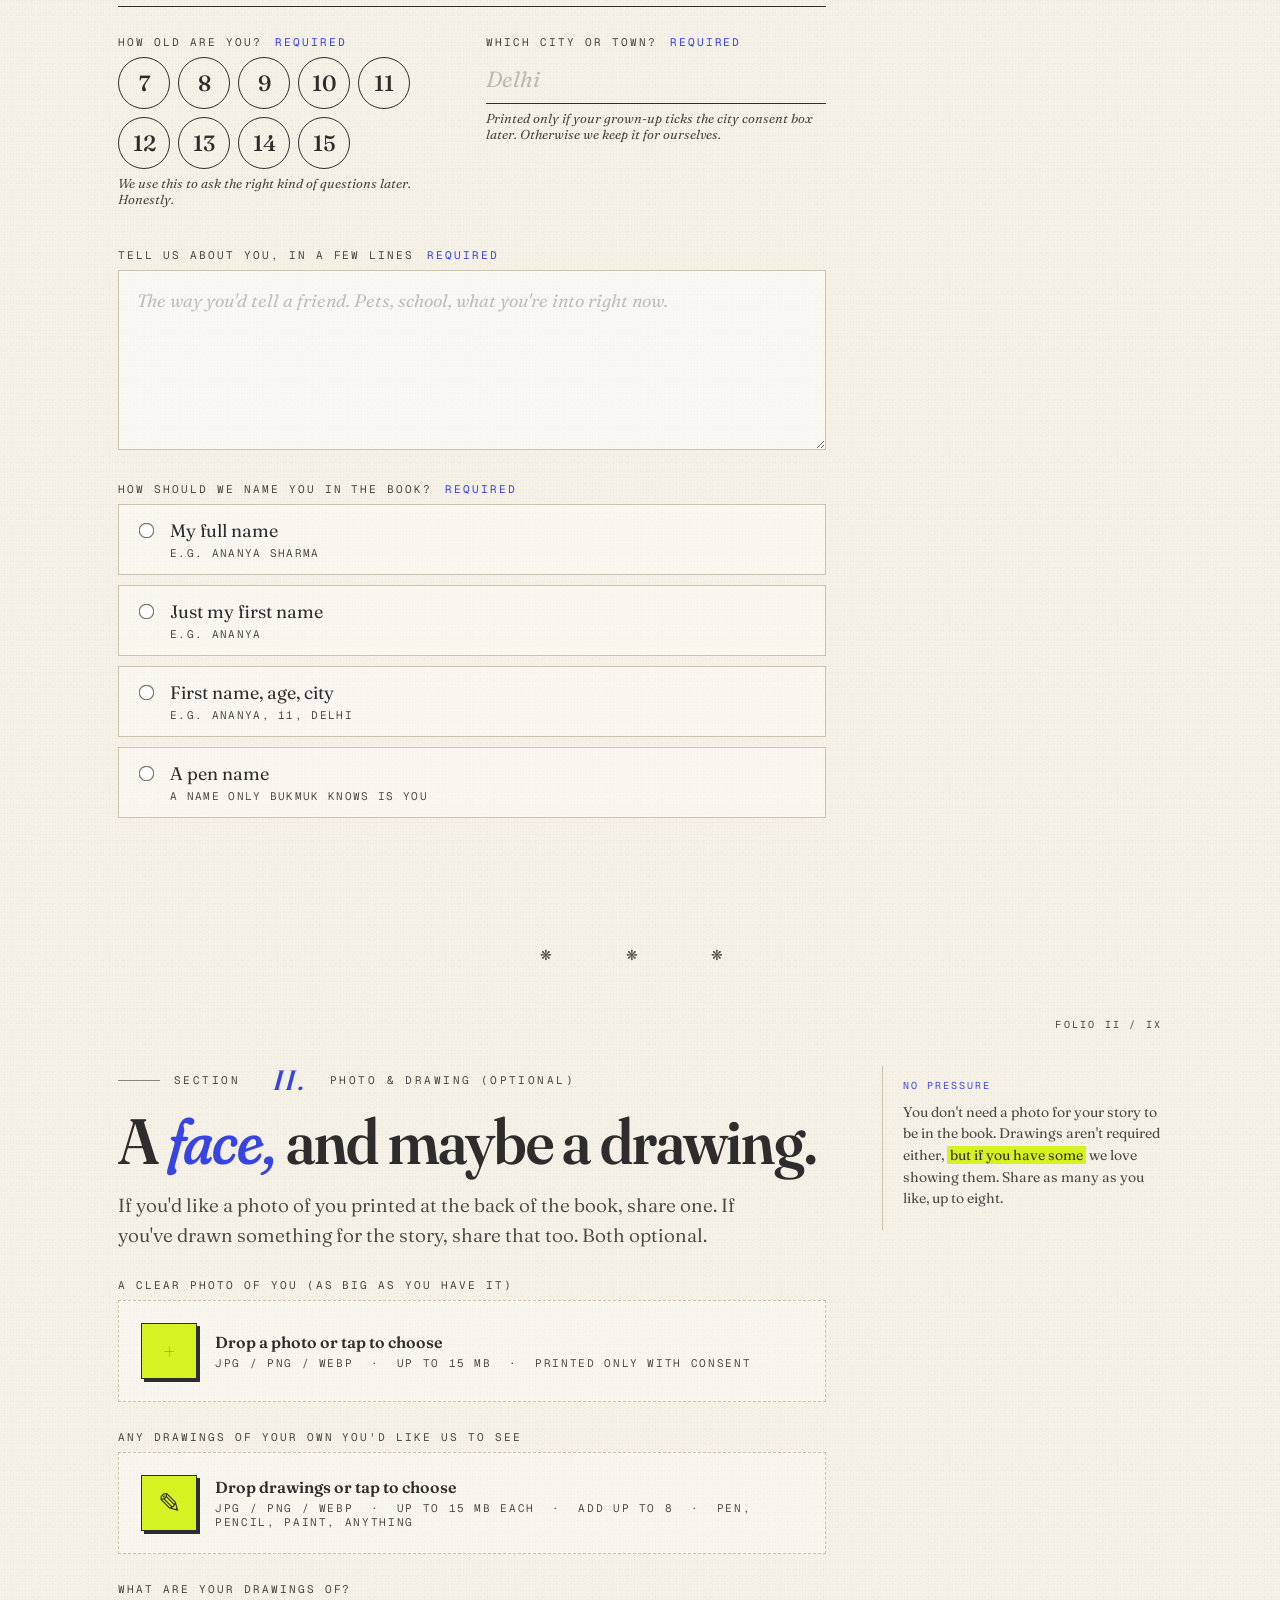
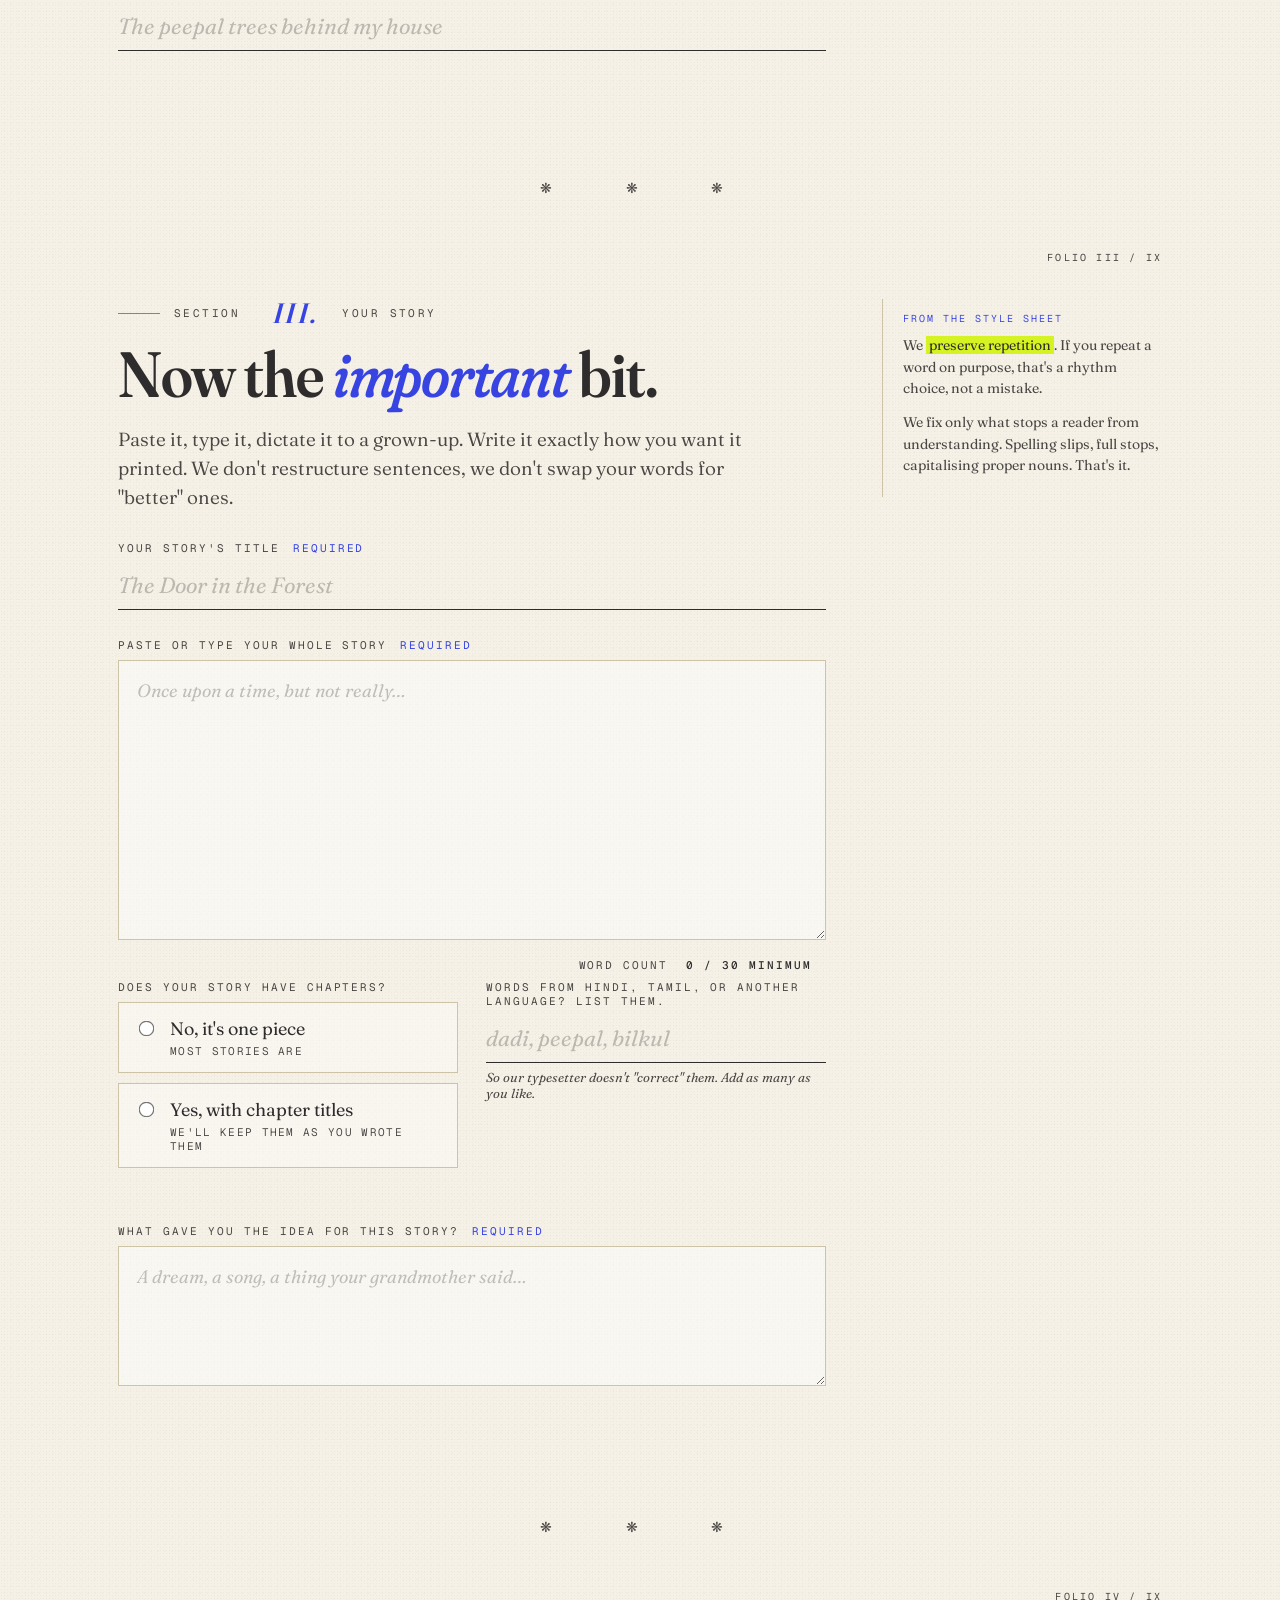
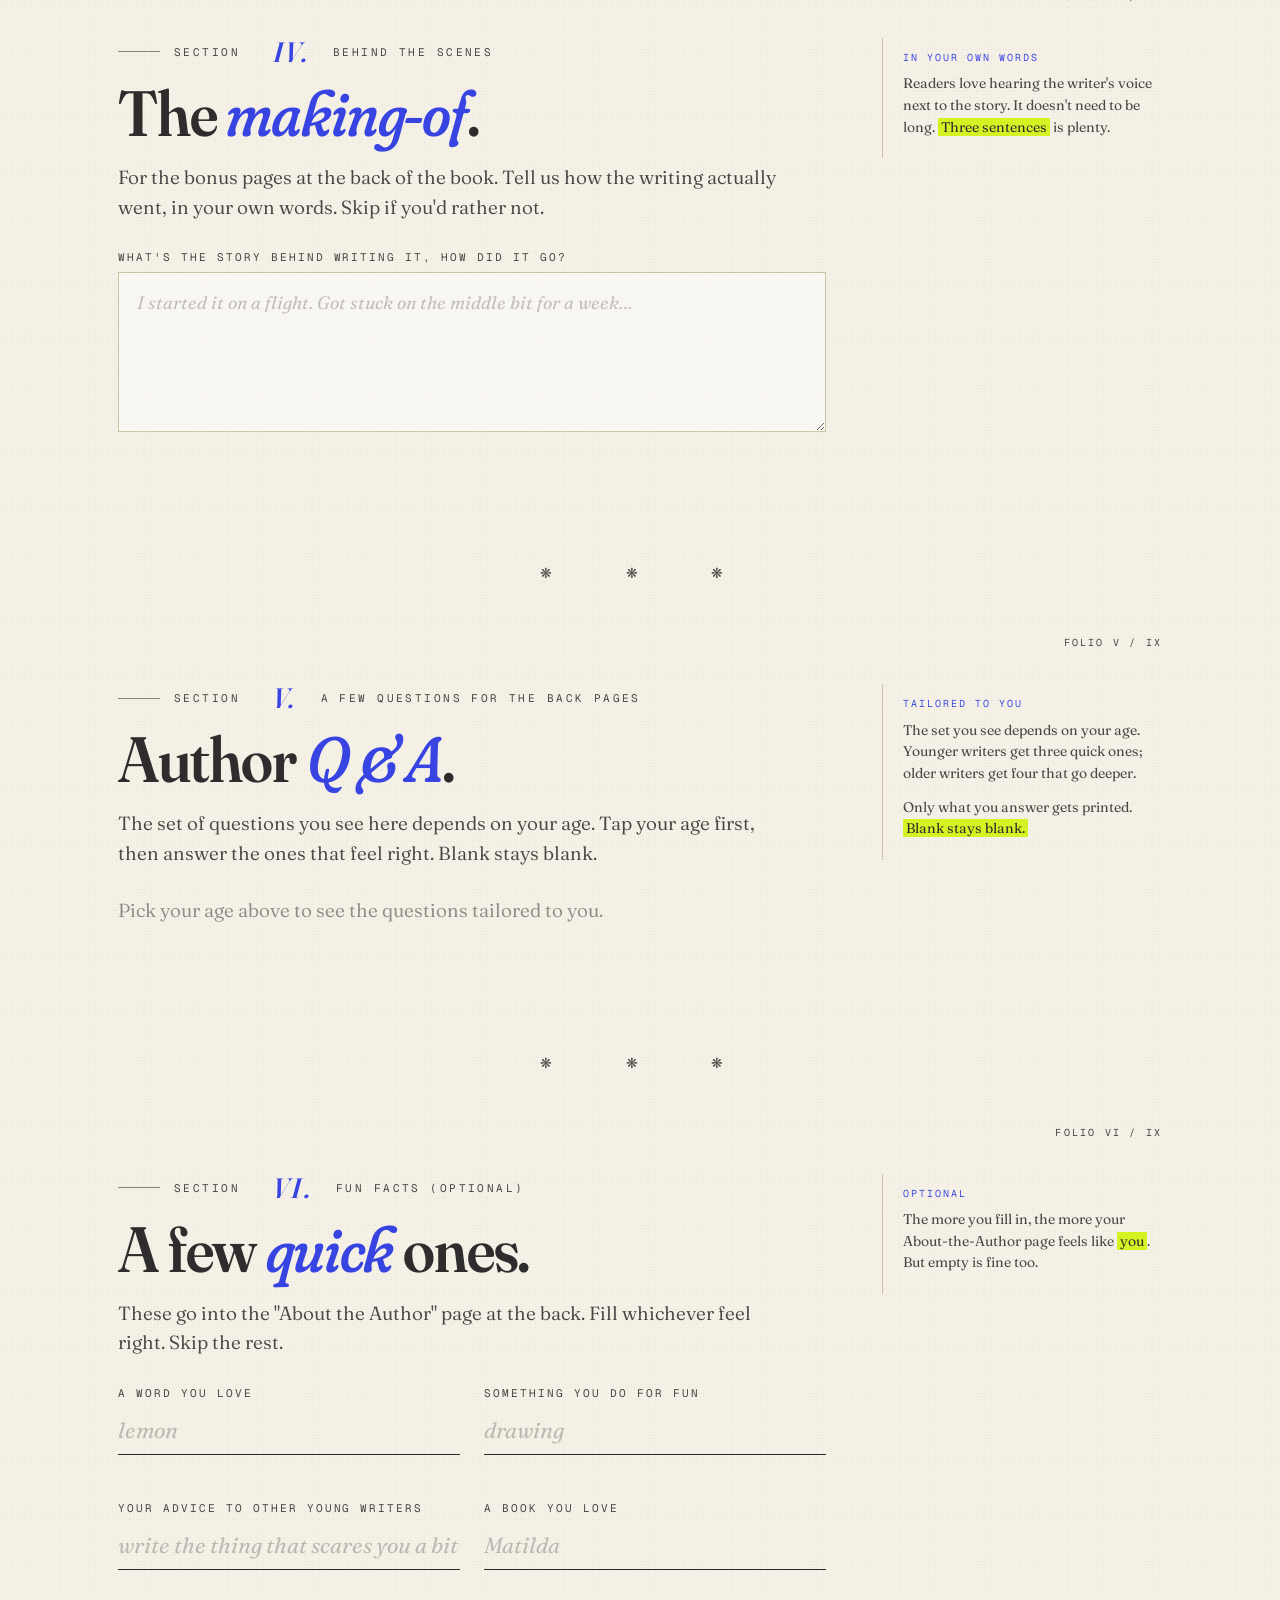
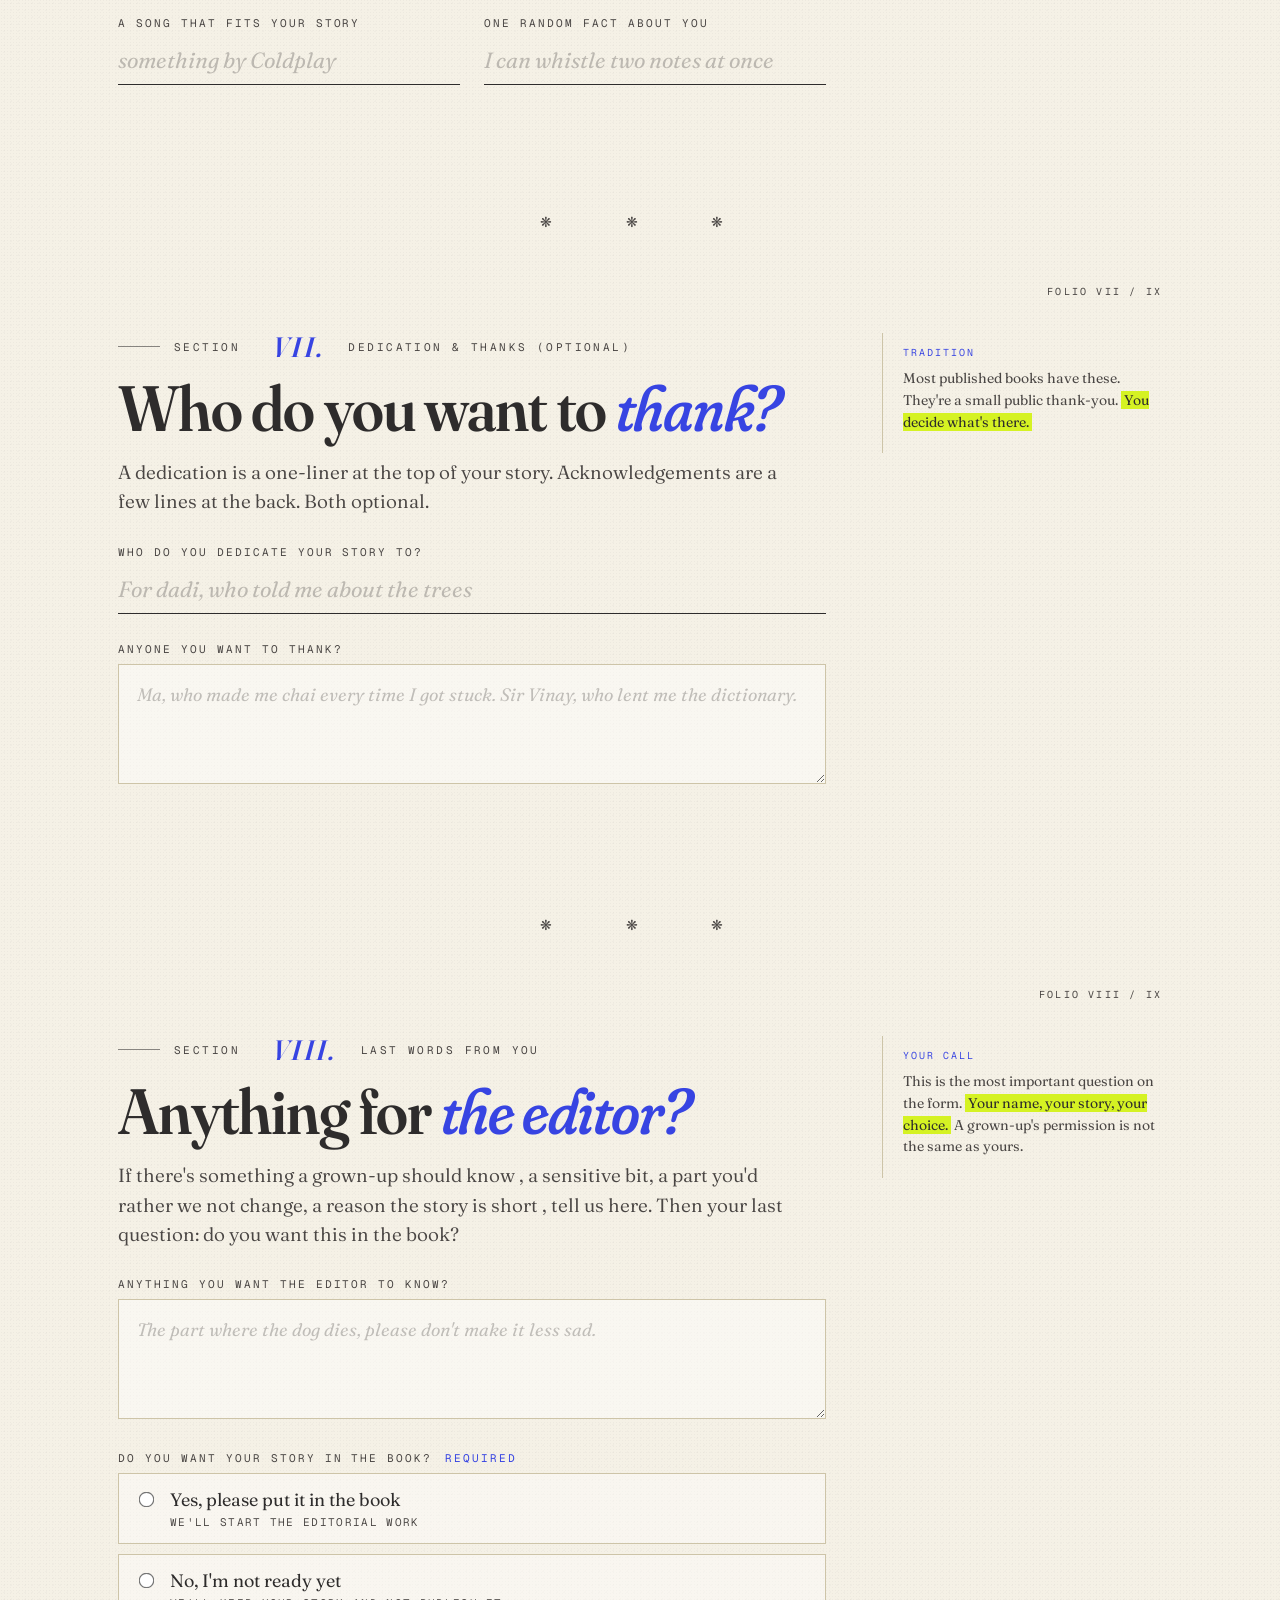
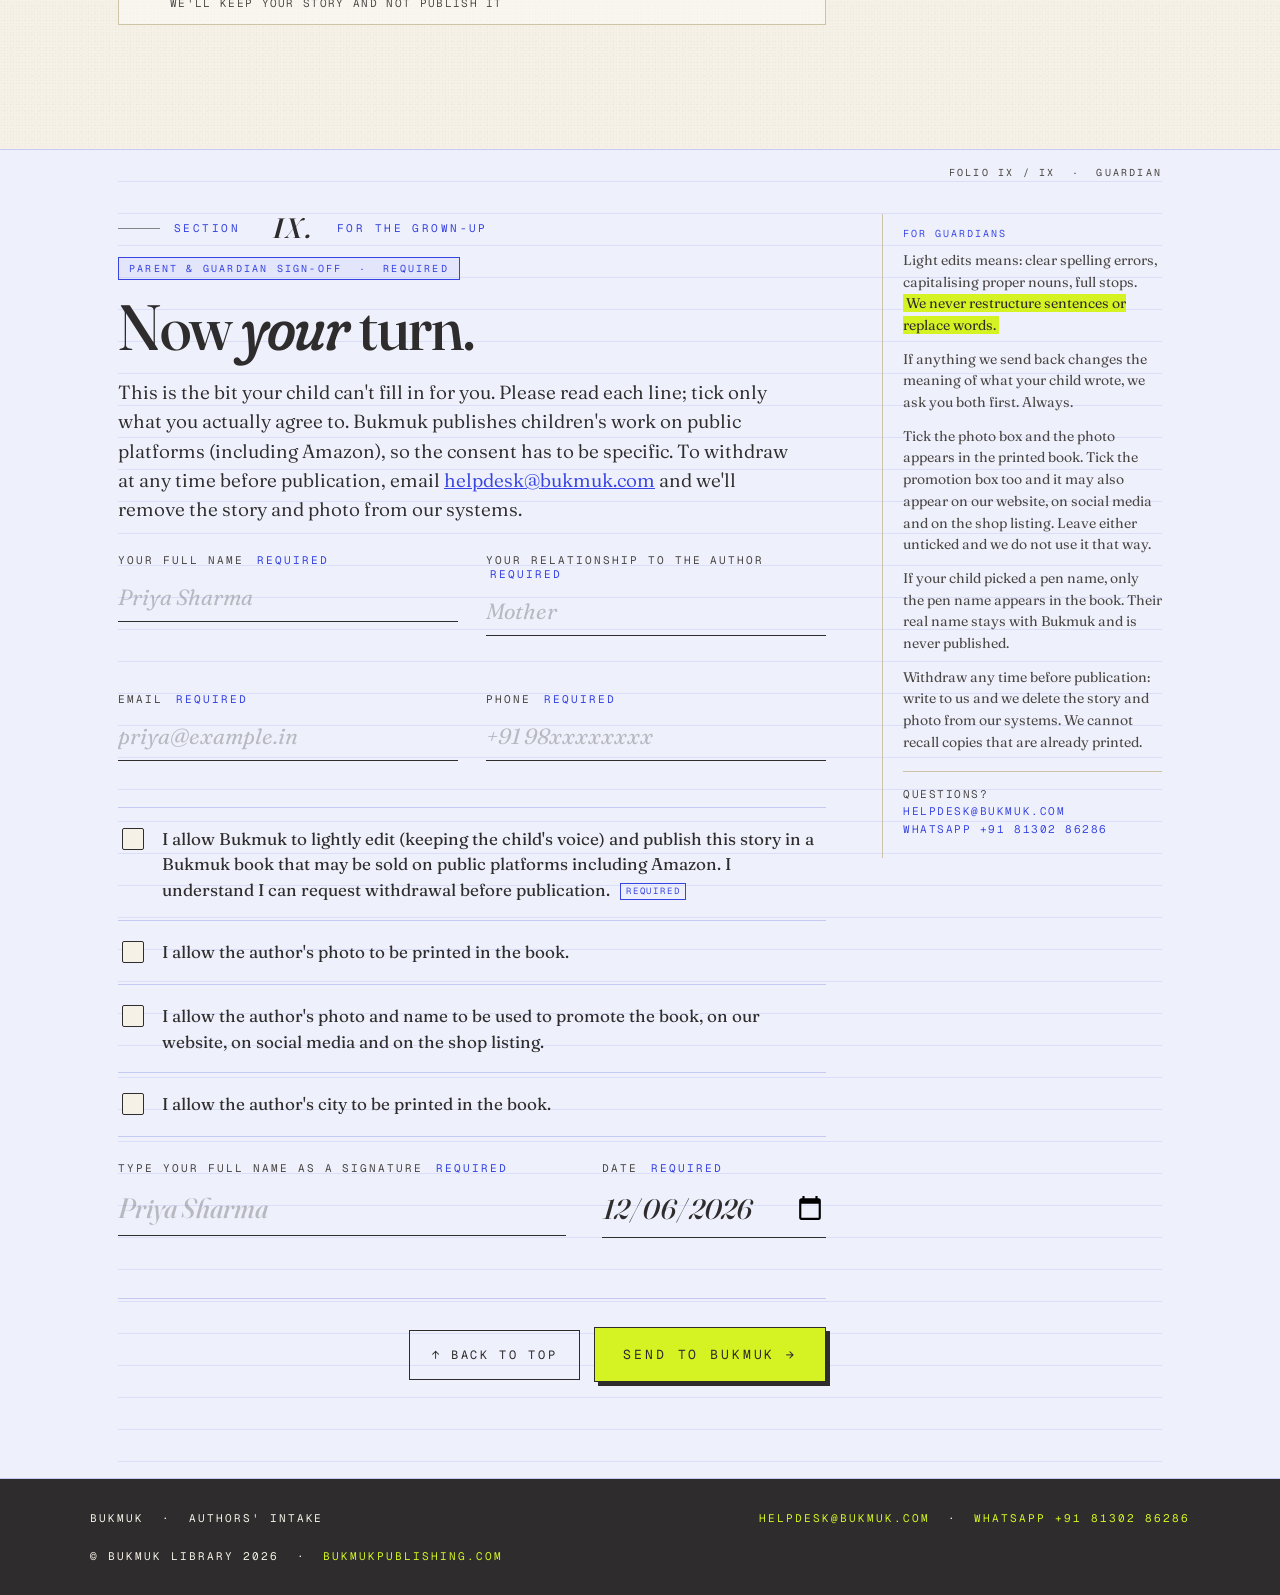
==== commit f8185736: "One page promised two different withdrawal windows The consent tick and the section lede both say a " ====
--- a/index.html
+++ b/index.html
@@ -567,9 +567,9 @@
         <span class="tag">For guardians</span>
         <p>Light edits means: clear spelling errors, capitalising proper nouns, full stops. <em>We never restructure sentences or replace words.</em></p>
         <p>If anything we send back changes the meaning of what your child wrote, we ask you both first. Always.</p>
-        <p>The photo appears <em>only in the printed book</em>. We don't share it elsewhere or use it for anything else.</p>
+        <p>Tick the photo box and the photo appears in the printed book. Tick the promotion box too and it may also appear on our website, on social media and on the shop listing. Leave either unticked and we do not use it that way.</p>
         <p>If your child picked a pen name, only the pen name appears in the book. Their real name stays with Bukmuk and is never published.</p>
-        <p>Withdraw any time before print, we delete the story and photo from our systems.</p>
+        <p>Withdraw any time before publication: write to us and we delete the story and photo from our systems. We cannot recall copies that are already printed.</p>
         <p class="editor-contact">Questions?<br>
           <a href="mailto:helpdesk@bukmuk.com" style="color:var(--blue); text-decoration:none">helpdesk@bukmuk.com</a><br>
           <a href="https://wa.me/918130286286?text=Hi%20Bukmuk%2C%20about%20my%20child%27s%20story%20submission" target="_blank" rel="noopener" style="color:var(--blue); text-decoration:none">WhatsApp +91 81302 86286</a>
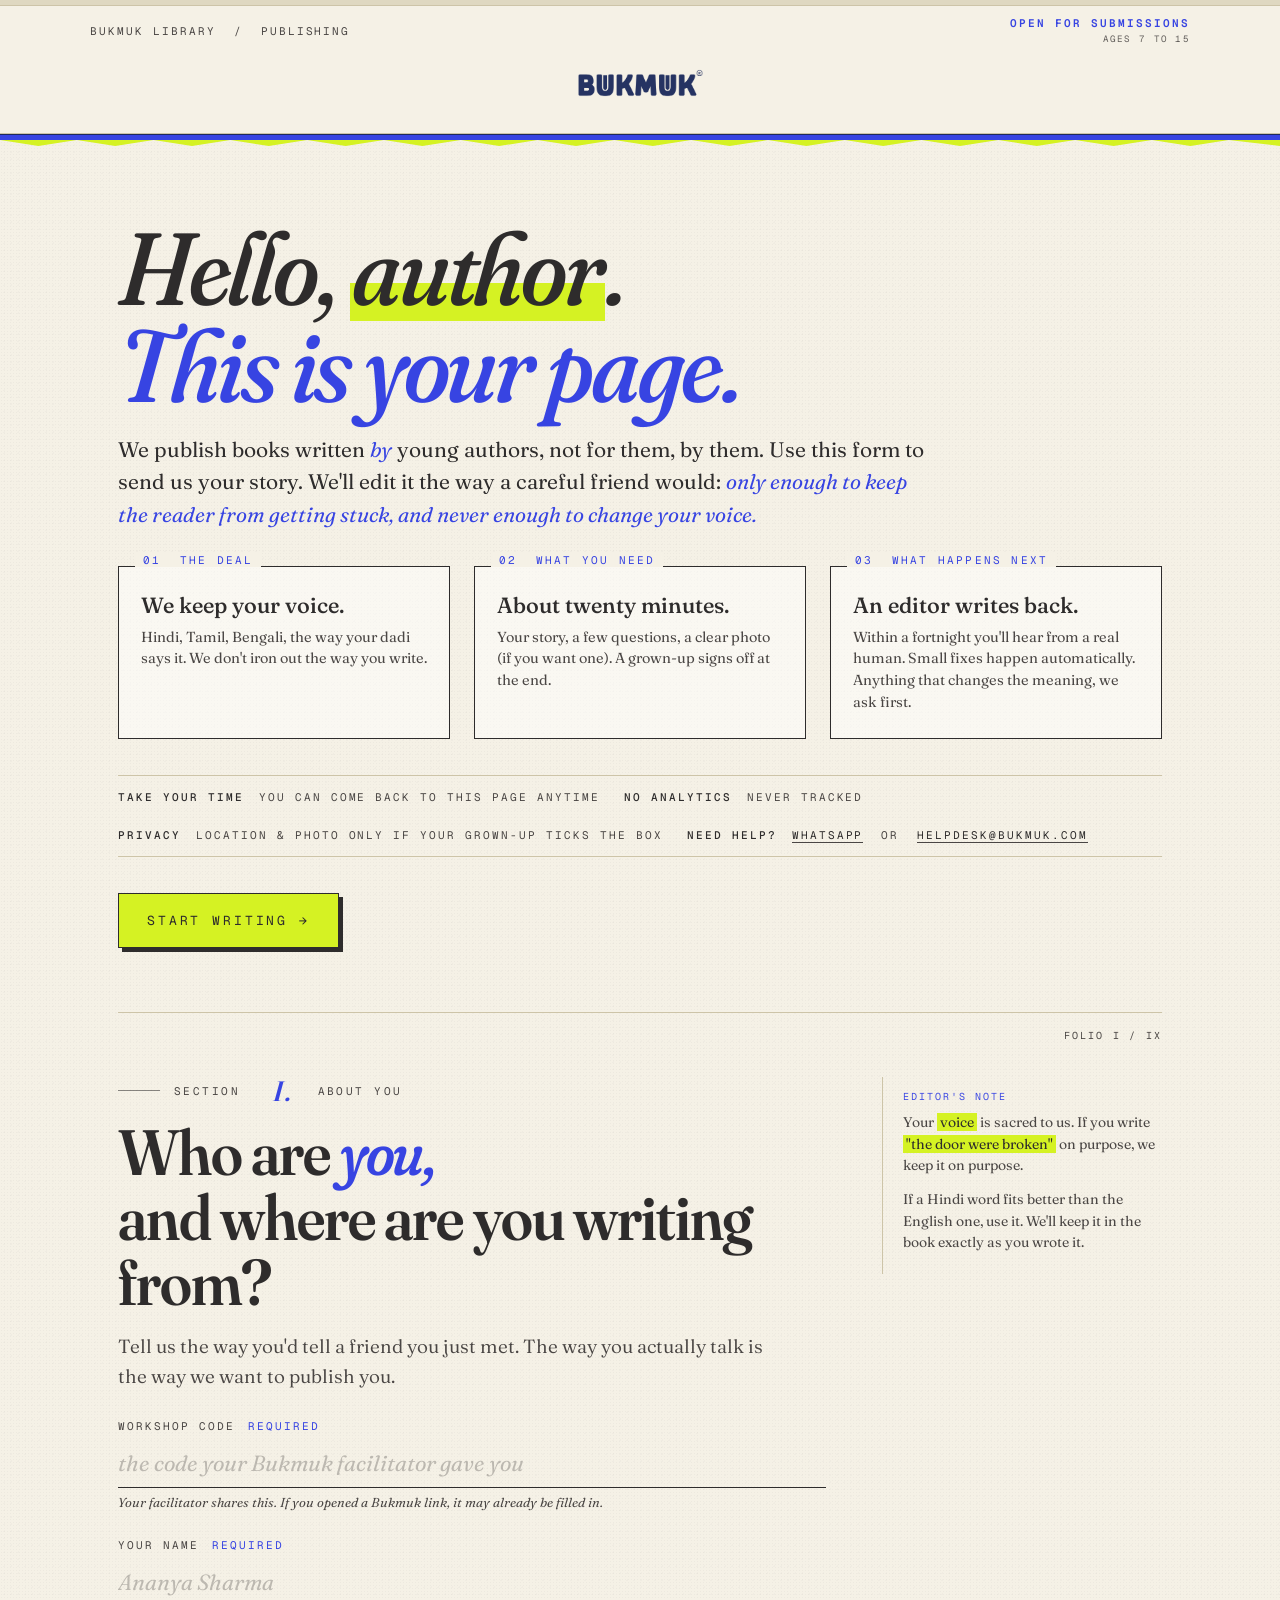
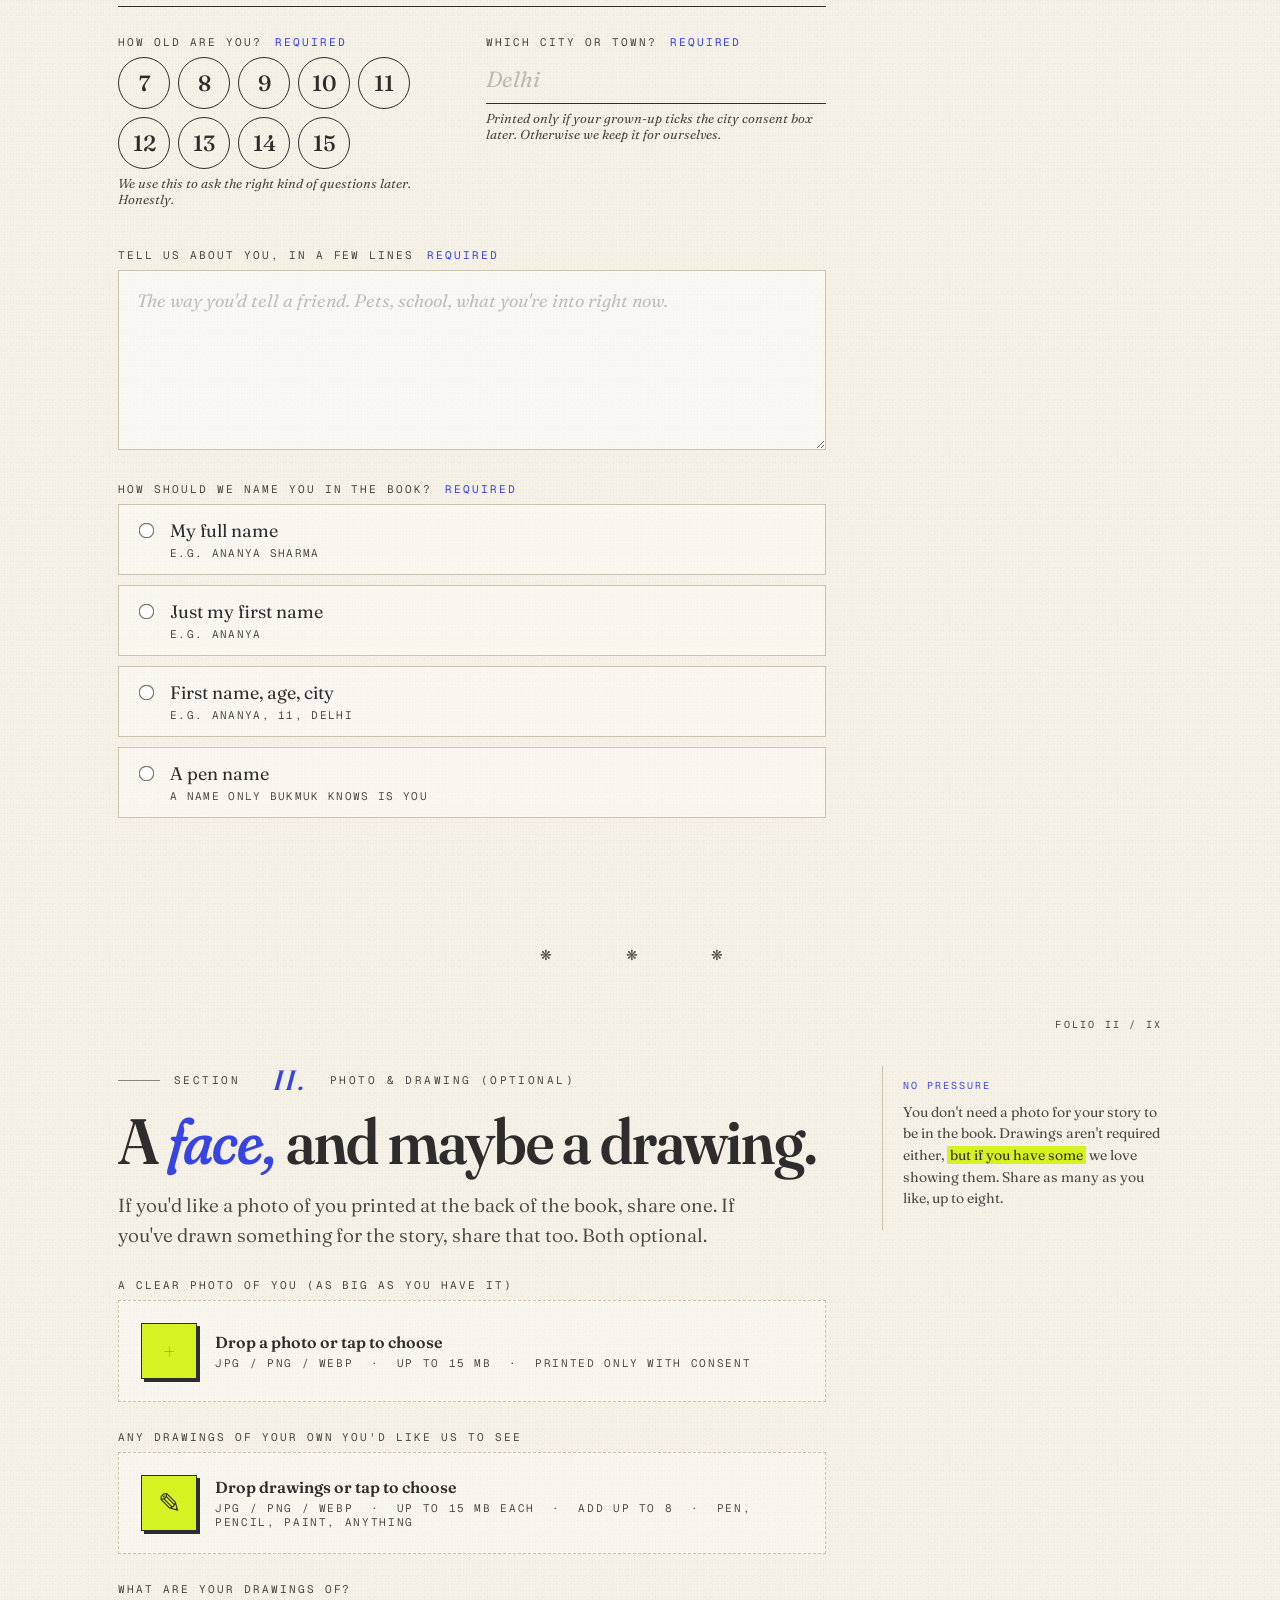
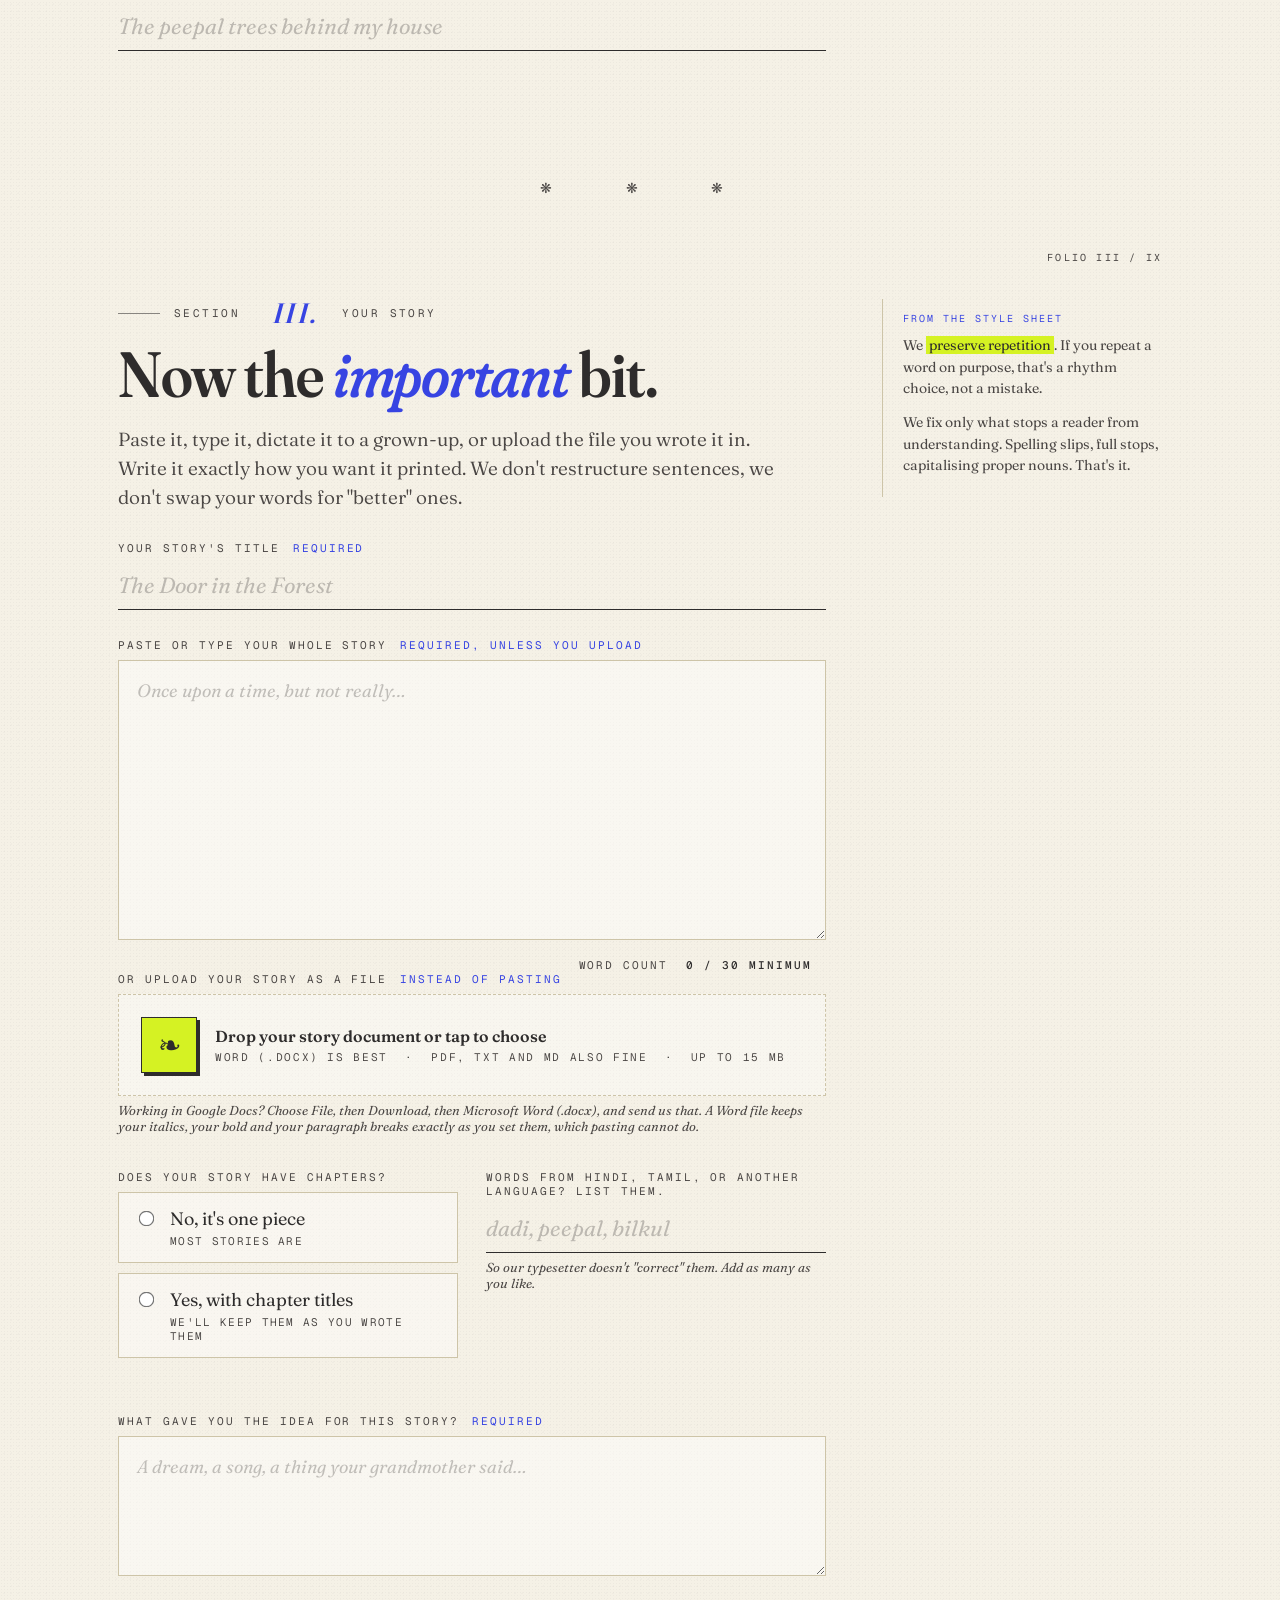
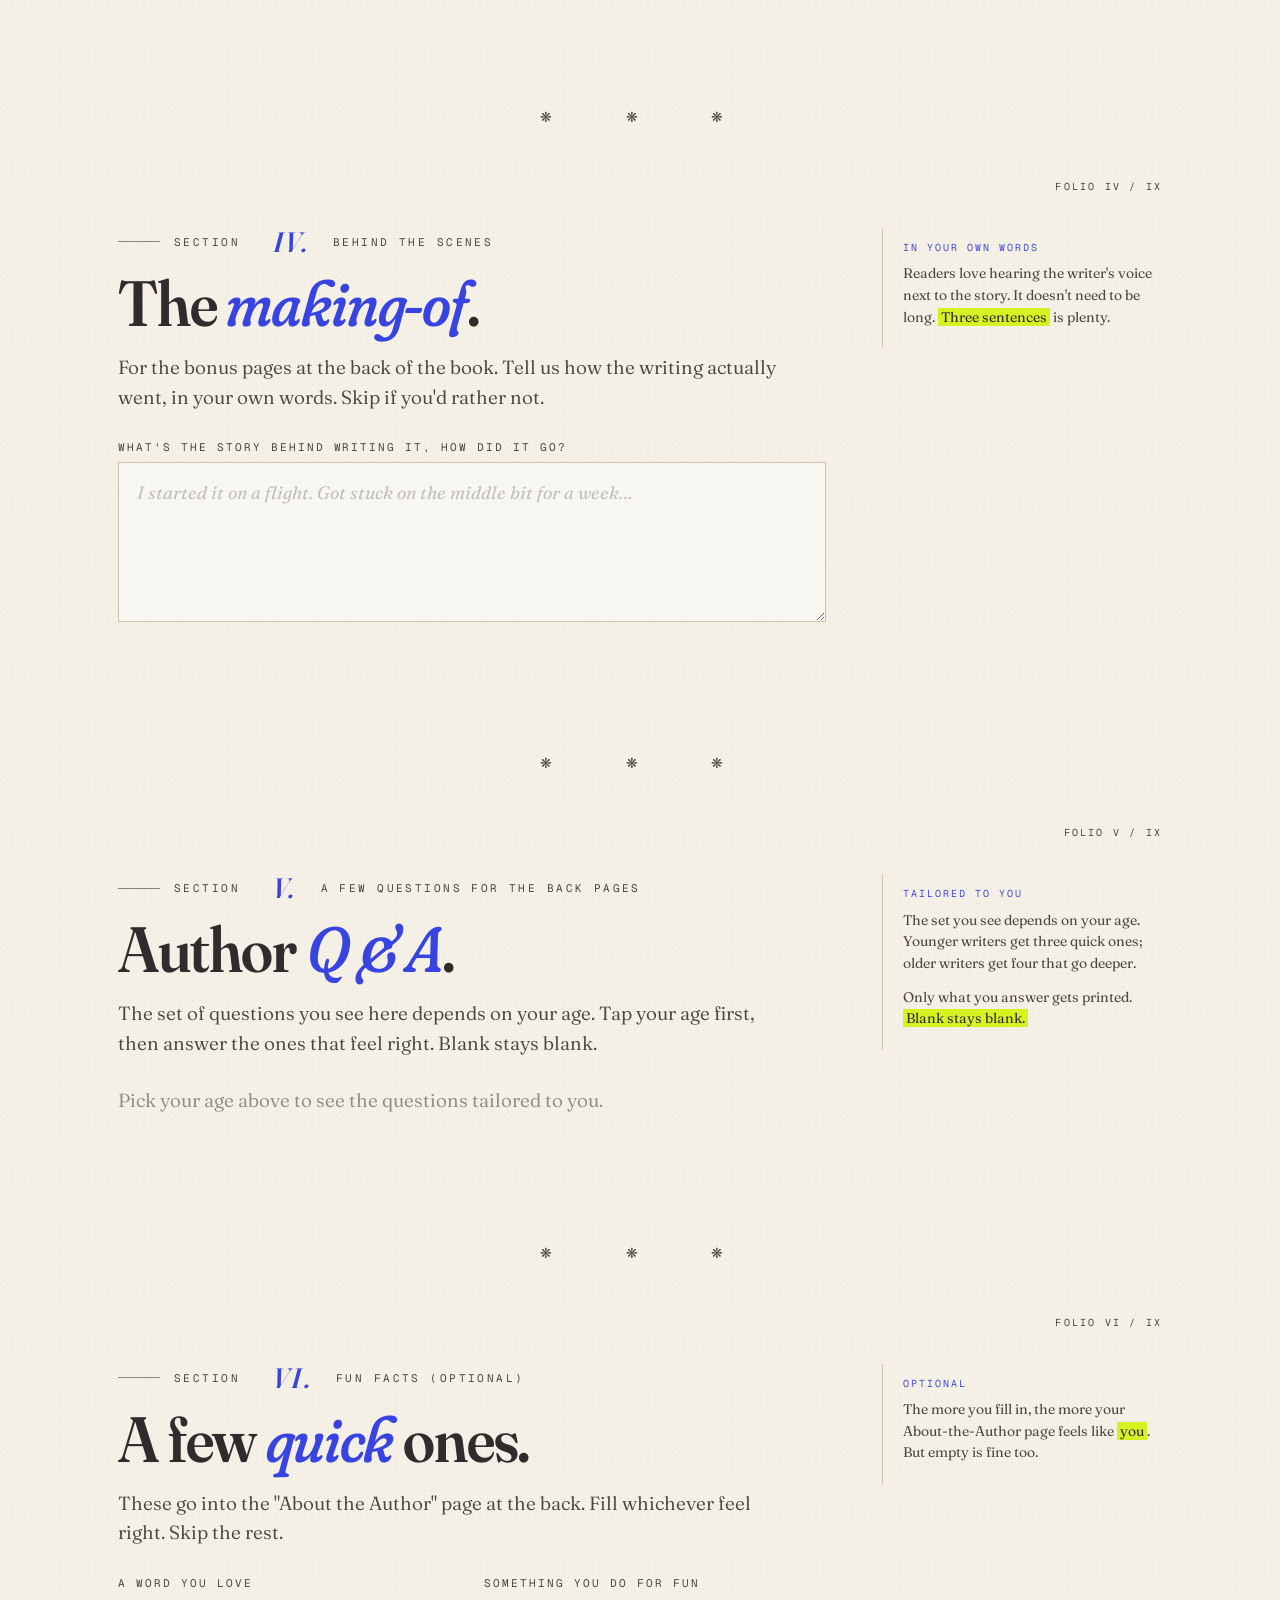
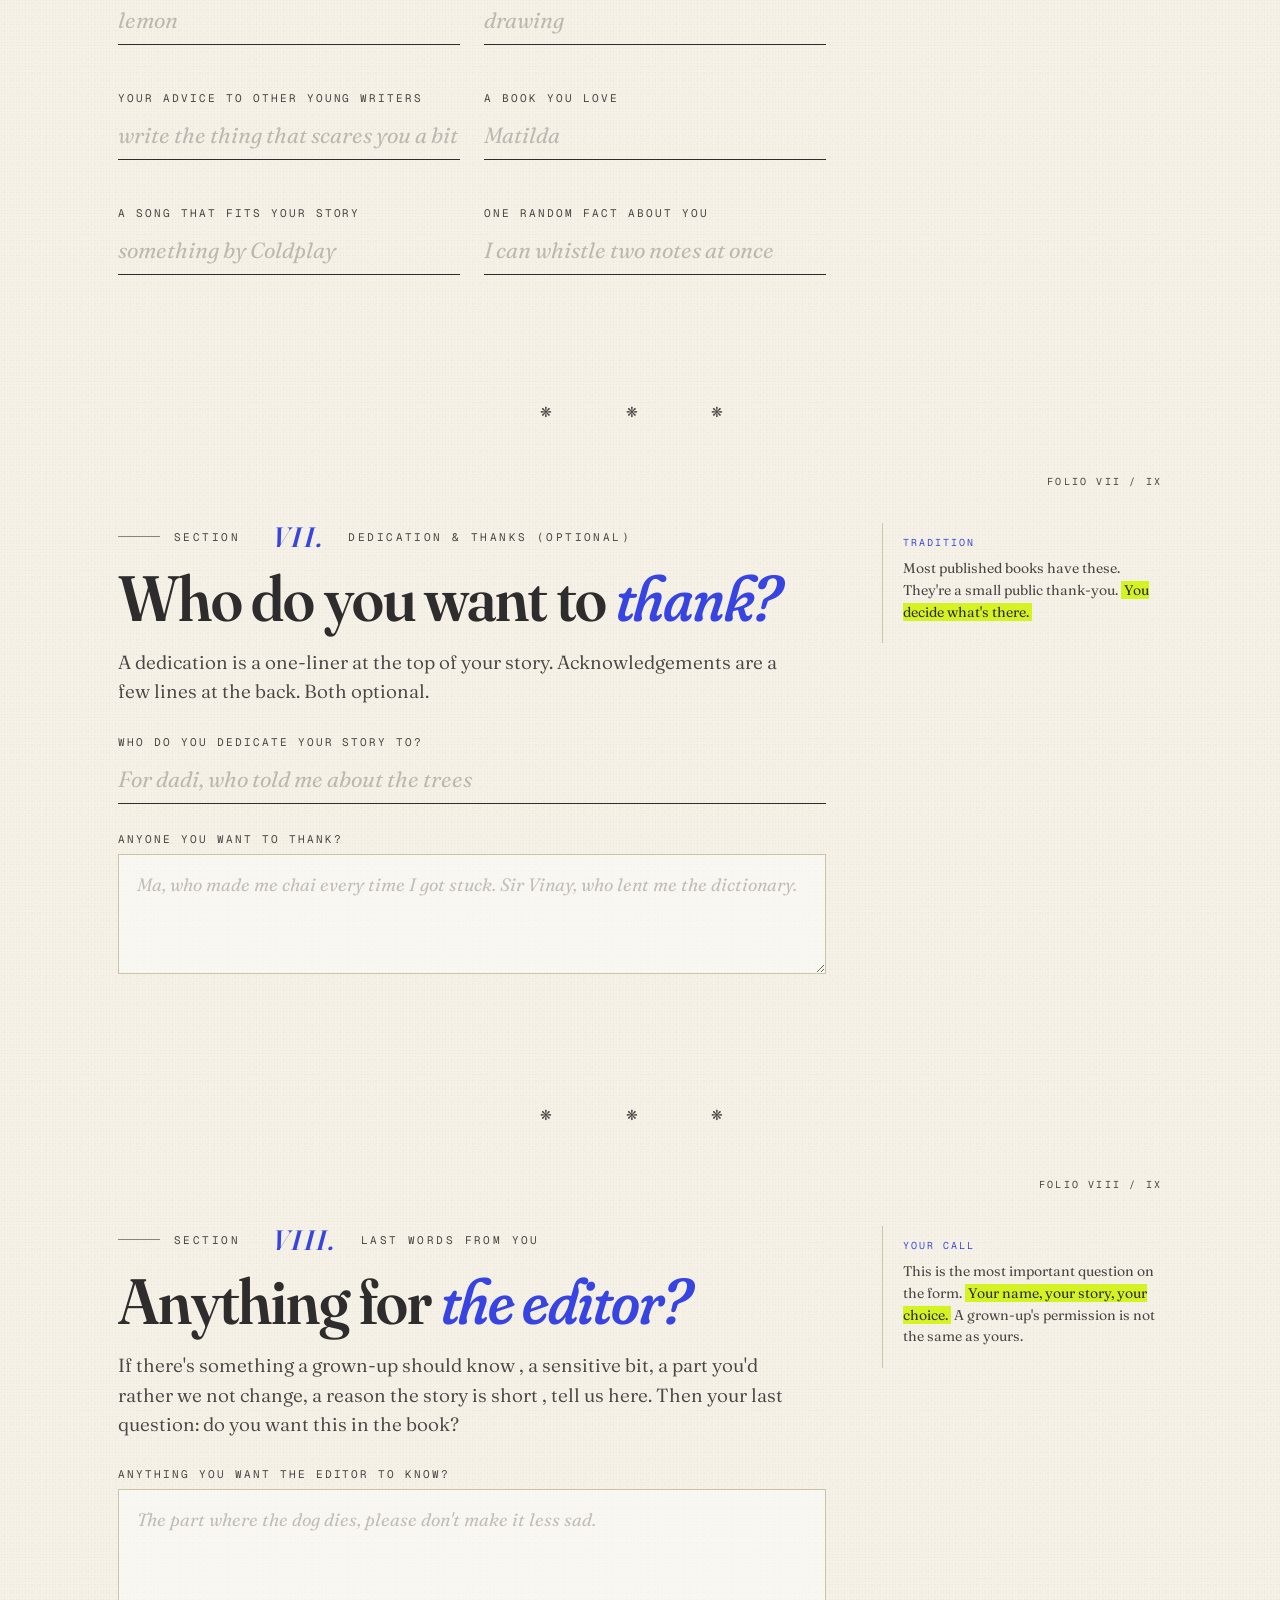
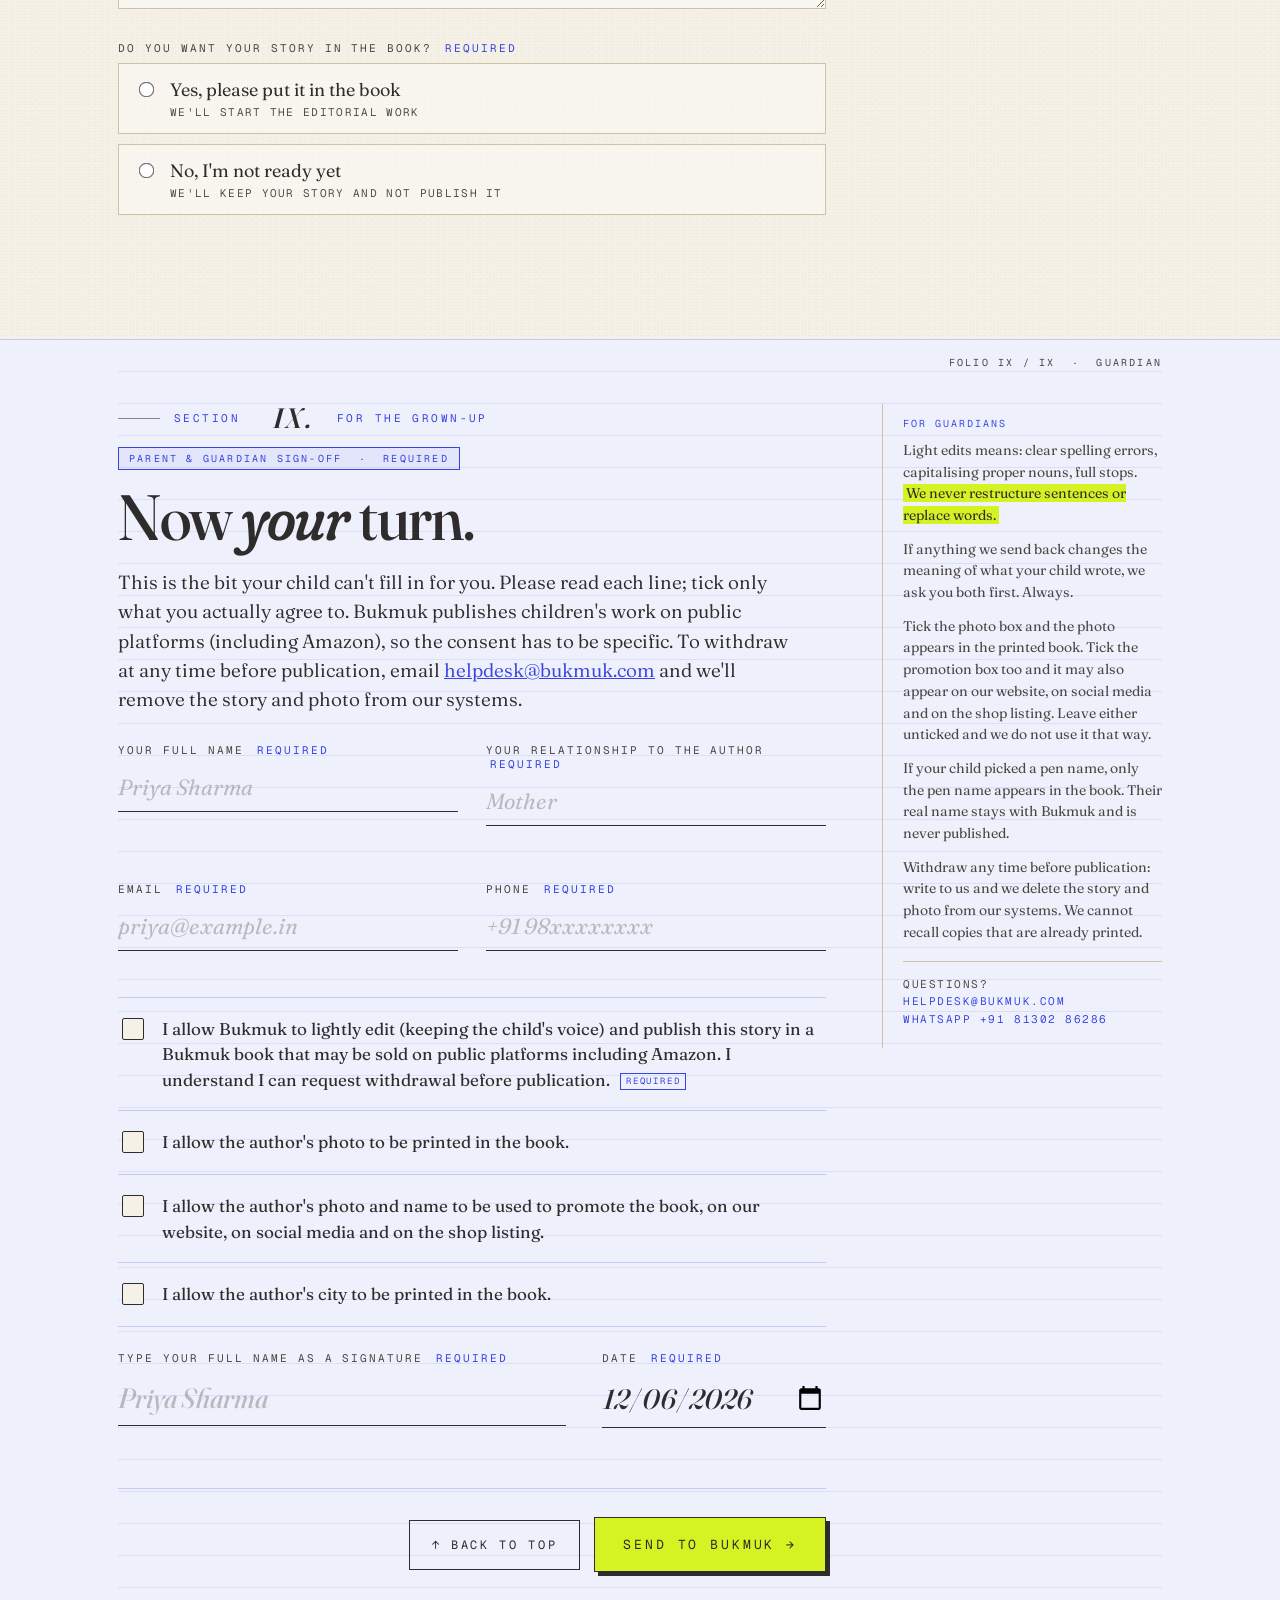
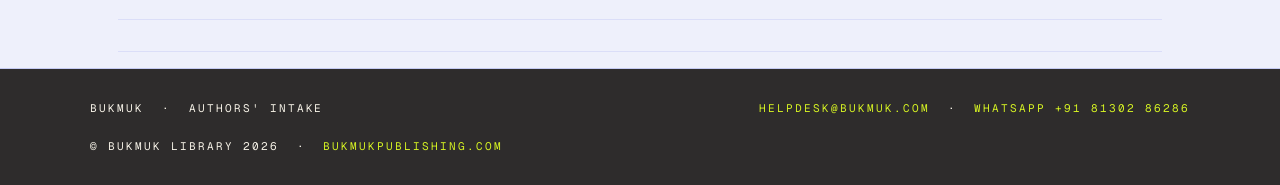
==== commit f311e675: "The other way in, for a family whose story is already a document Section III asked a child to paste " ====
--- a/index.html
+++ b/index.html
@@ -222,7 +222,7 @@
       <div>
         <div class="folio">Section &nbsp;<span class="roman">III.</span> Your story</div>
         <h1 class="section-title">Now the <em>important</em> bit.</h1>
-        <p class="lede">Paste it, type it, dictate it to a grown-up. Write it exactly how you want it printed. We don't restructure sentences, we don't swap your words for "better" ones.</p>
+        <p class="lede">Paste it, type it, dictate it to a grown-up, or upload the file you wrote it in. Write it exactly how you want it printed. We don't restructure sentences, we don't swap your words for "better" ones.</p>
 
         <div class="field" data-required>
           <label class="cap" for="storyTitle">Your story's title <span class="req">required</span></label>
@@ -230,13 +230,30 @@
           <div class="field-error">Even a working title is fine.</div>
         </div>
 
-        <div class="field" data-required>
-          <label class="cap" for="story">Paste or type your whole story <span class="req">required</span></label>
+        <div class="field" data-required data-required-group="story">
+          <label class="cap" for="story">Paste or type your whole story <span class="req">required, unless you upload</span></label>
           <div class="textwrap">
-            <textarea class="textarea story" id="story" name="story" required spellcheck="false" placeholder="Once upon a time, but not really…"></textarea>
+            <textarea class="textarea story" id="story" name="story" spellcheck="false" placeholder="Once upon a time, but not really…"></textarea>
             <div class="counter" id="storyCounter">Word count &nbsp;<b><span id="storyCount">0</span> / 30 minimum</b></div>
           </div>
-          <div class="field-error">Your story needs at least 30 words.</div>
+          <div class="field-error">Your story needs at least 30 words, or attach it as a file below.</div>
+        </div>
+
+        <!-- The other way in. A pasted story loses its italics, its bold and
+             the blank lines between scenes; the file keeps all three, so this
+             is the better path when the story already exists as a document. -->
+        <div class="field" id="storyFileField">
+          <label class="cap" for="storyFile">Or upload your story as a file <span class="req">instead of pasting</span></label>
+          <label class="drop" for="storyFile" id="storyFileDrop">
+            <div class="icon" data-icon="❧">❧</div>
+            <div class="copy" data-copy>
+              <b>Drop your story document or tap to choose</b>
+              <span class="meta">Word (.docx) is best &nbsp;·&nbsp; PDF, TXT and MD also fine &nbsp;·&nbsp; Up to 15 MB</span>
+            </div>
+            <input type="file" id="storyFile" name="storyFile" accept=".docx,.pdf,.txt,.md">
+          </label>
+          <p class="hint" id="storyFileHint">Working in Google Docs? Choose <b>File</b>, then <b>Download</b>, then <b>Microsoft Word (.docx)</b>, and send us that. A Word file keeps your italics, your bold and your paragraph breaks exactly as you set them, which pasting cannot do.</p>
+          <div class="field-error">We could not read that file. Send a .docx, .pdf, .txt or .md.</div>
         </div>
 
         <div class="row2" style="margin-top:36px">
@@ -615,6 +632,6 @@
 </footer>
 
 <script src="/consent-clauses.js?v=20260831-consent"></script>
-<script src="/intake.js?v=20260831-promo" defer></script>
+<script src="/intake.js?v=20260901storyfile01" defer></script>
 </body>
 </html>
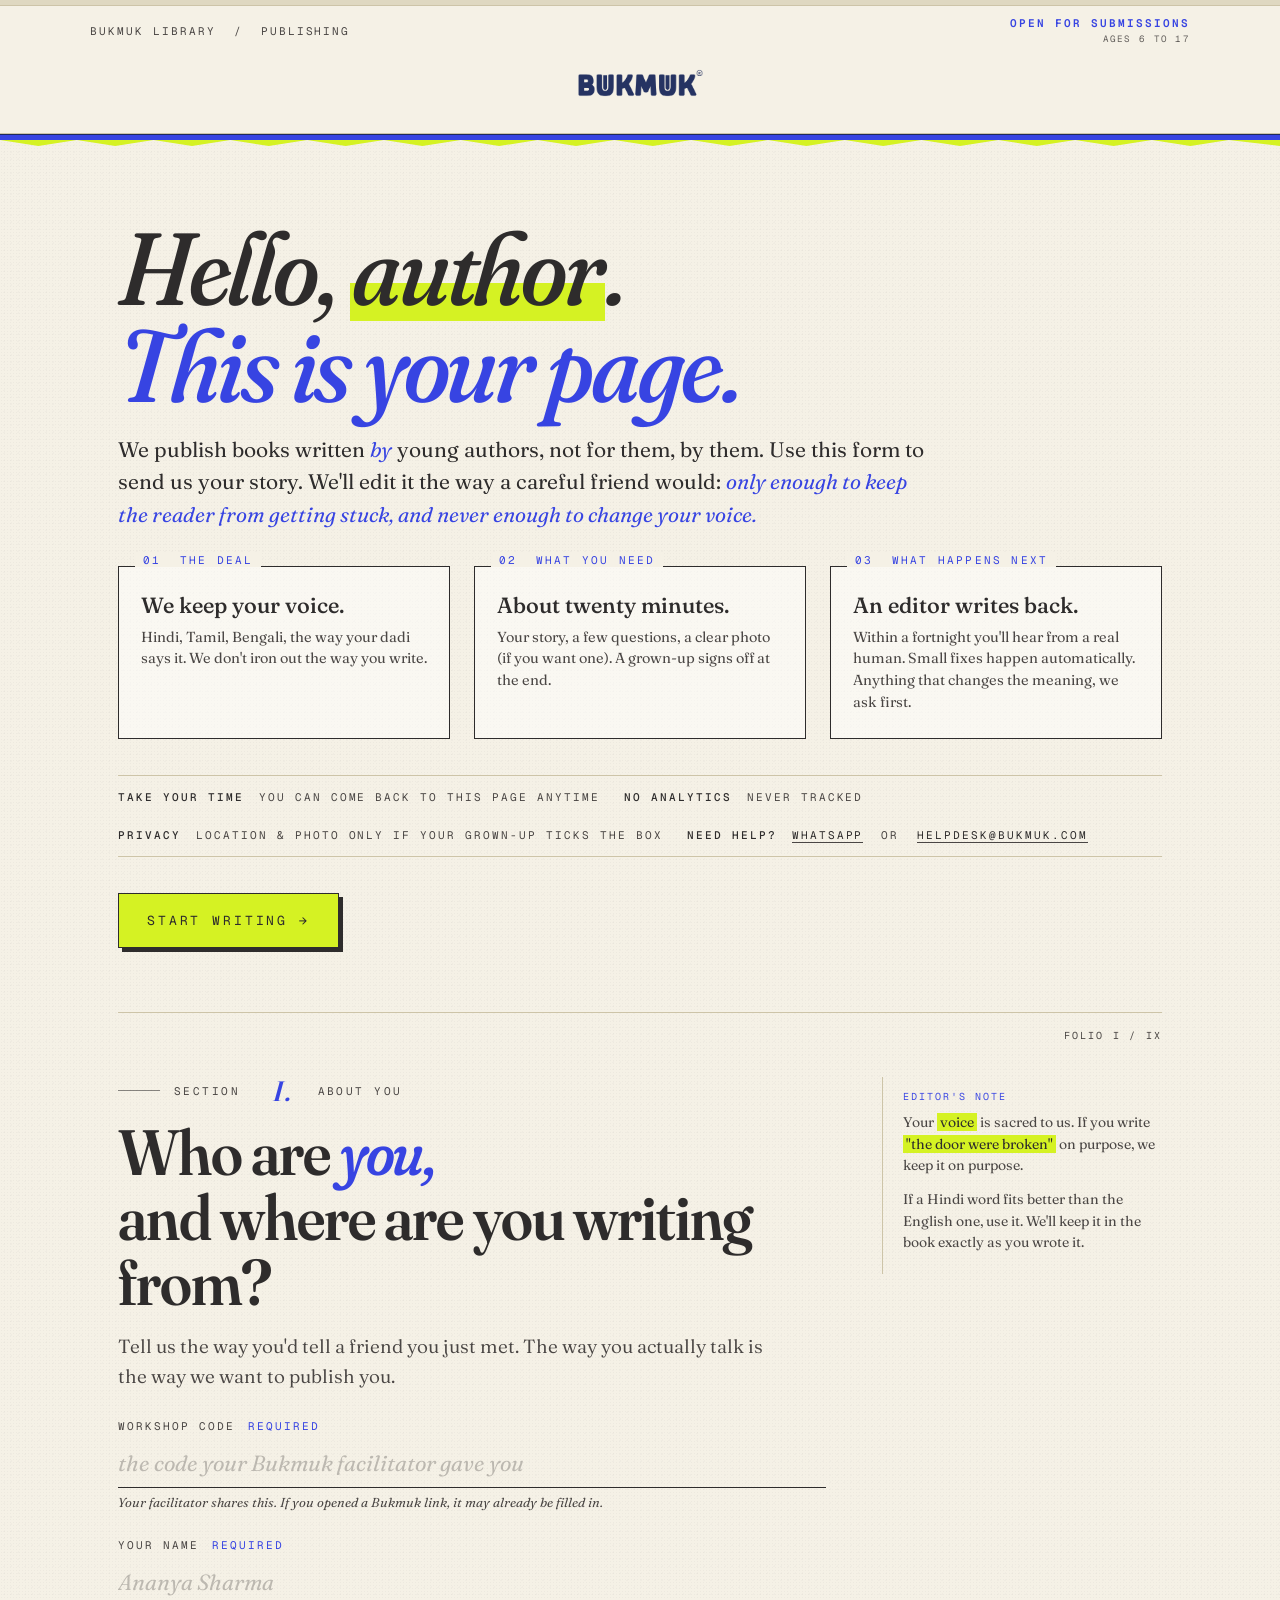
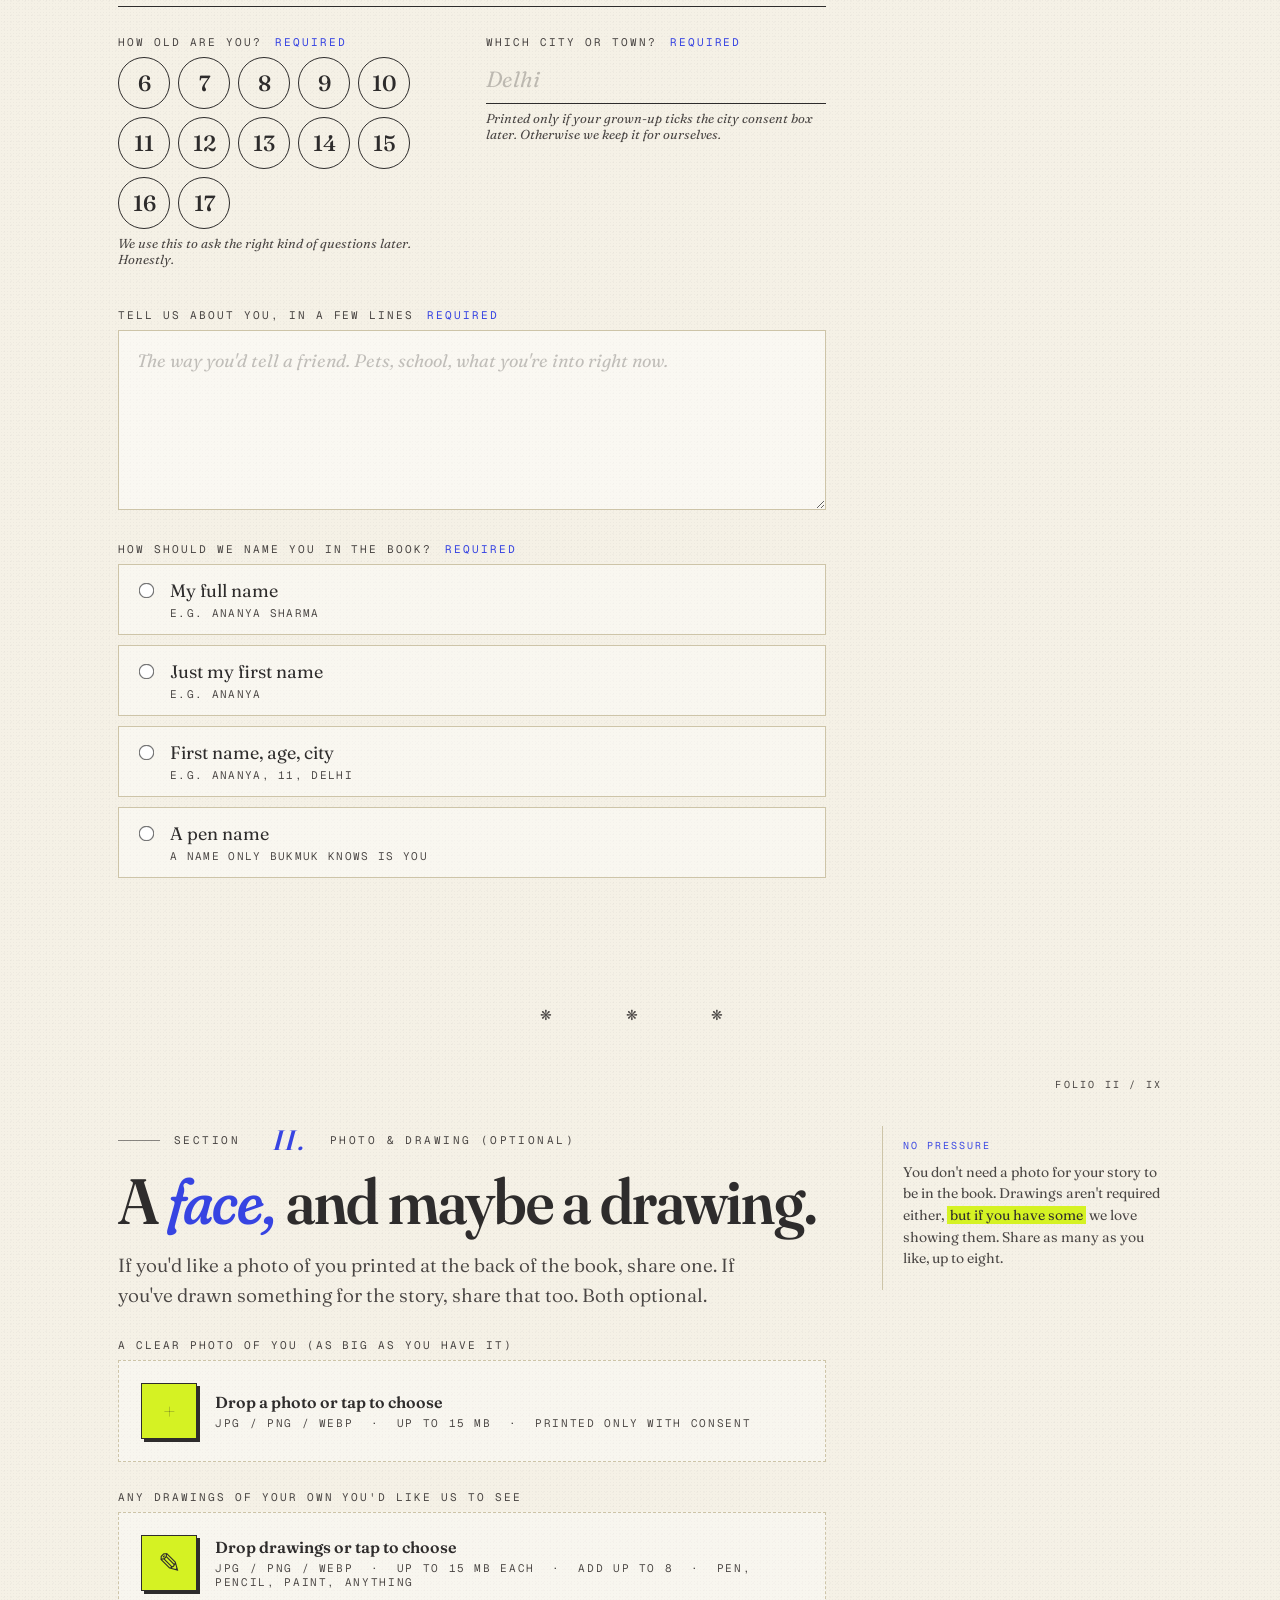
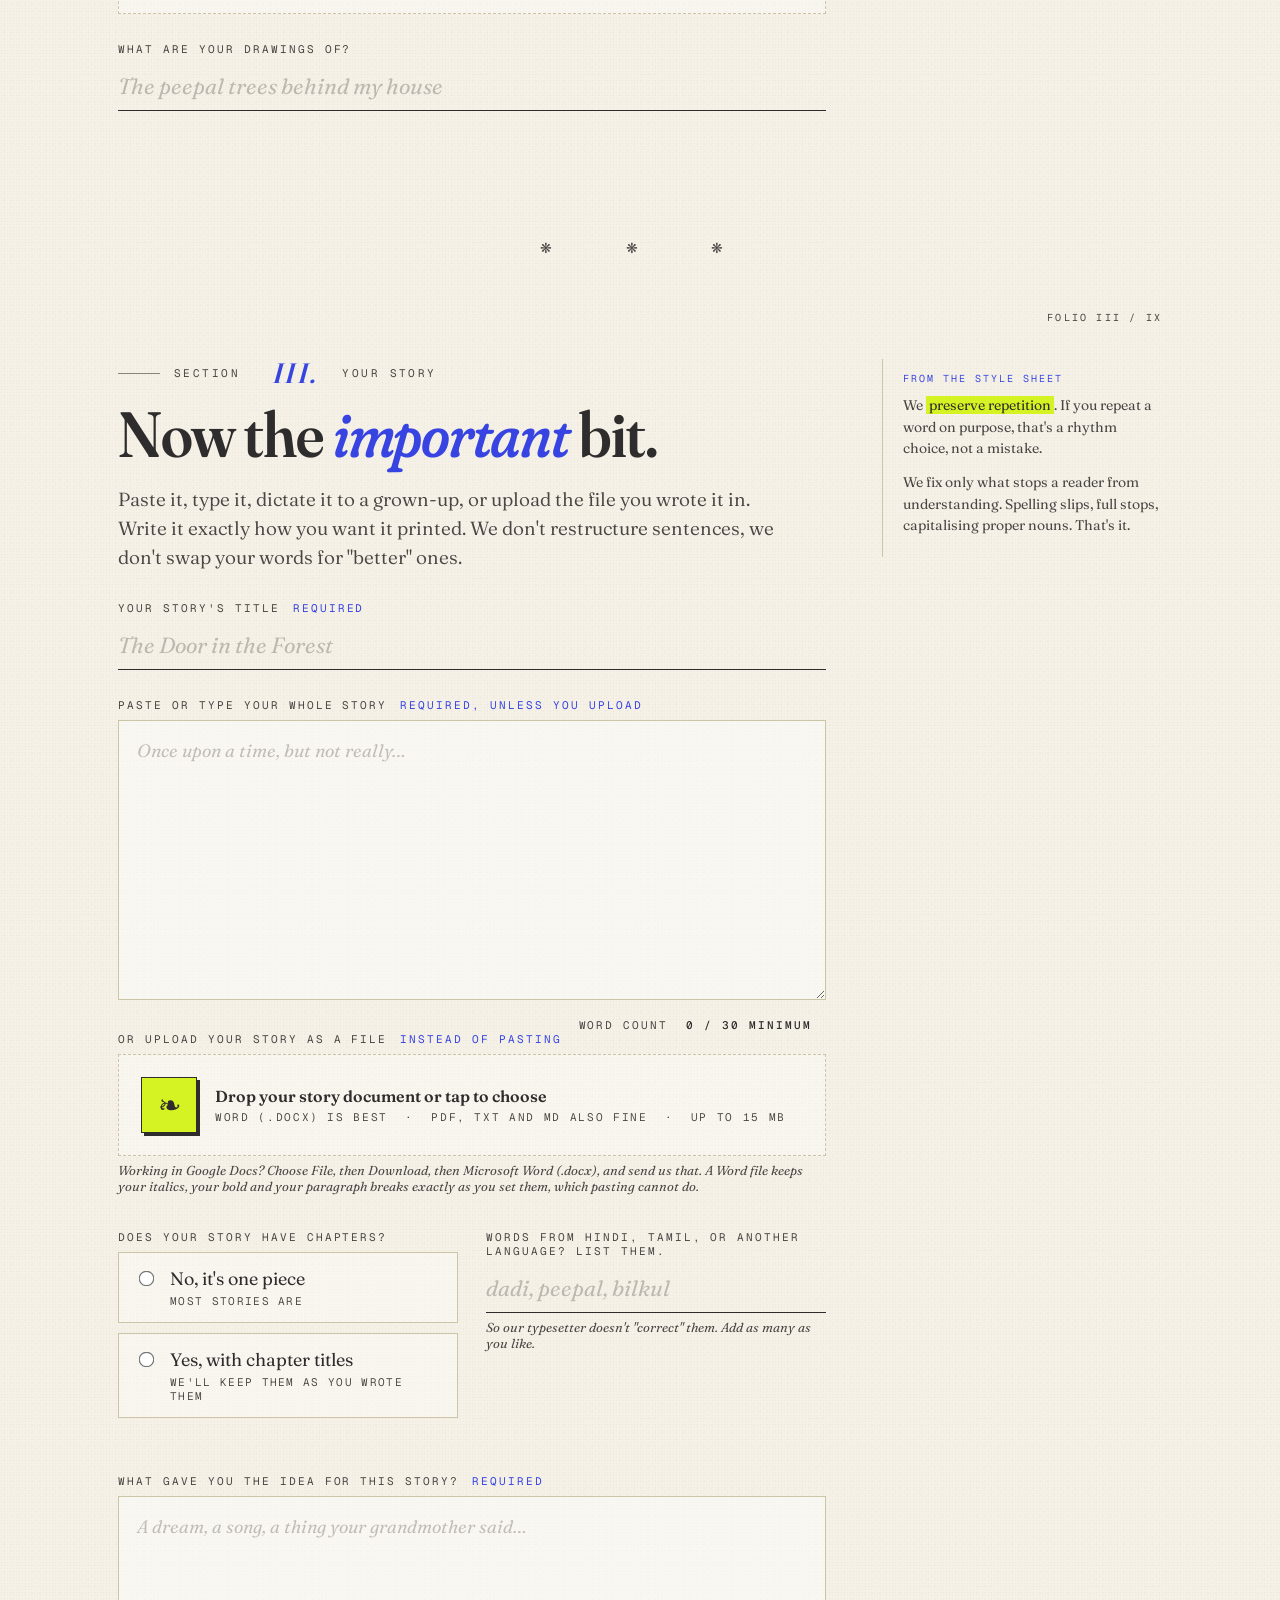
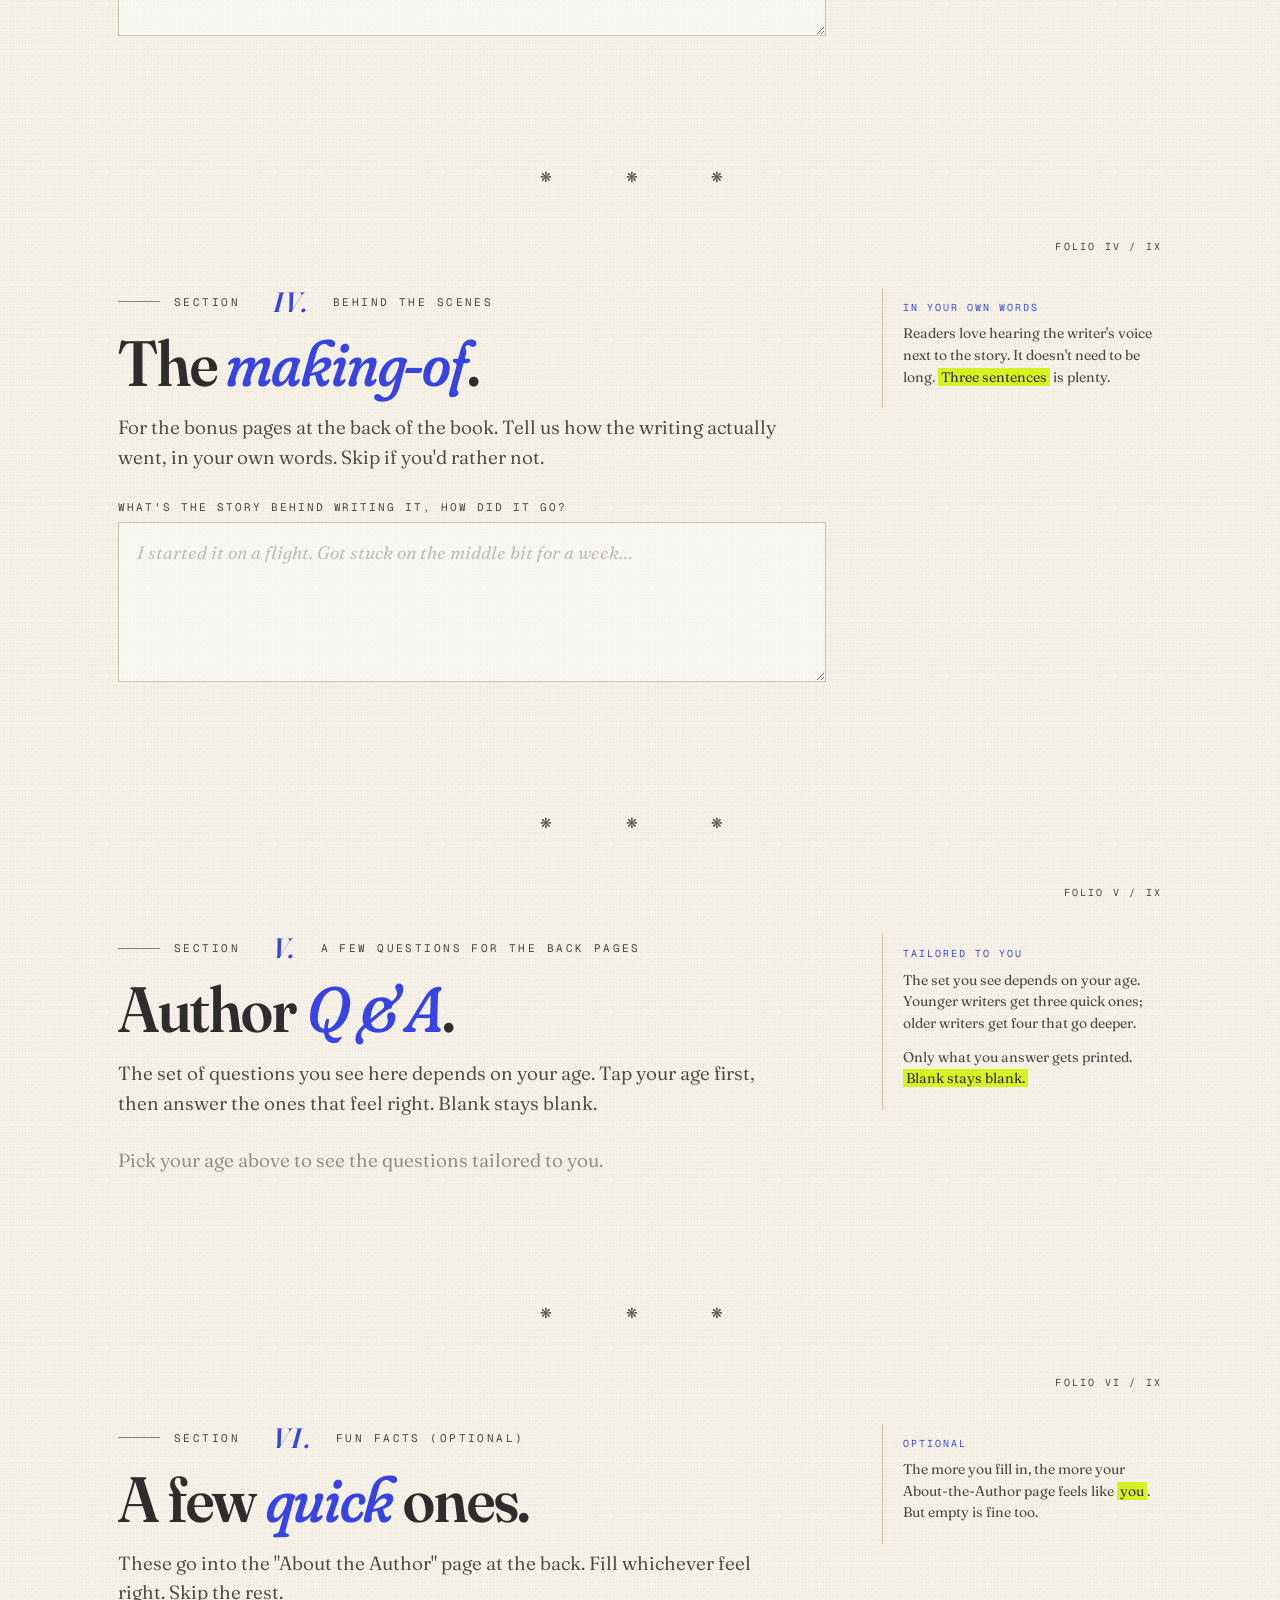
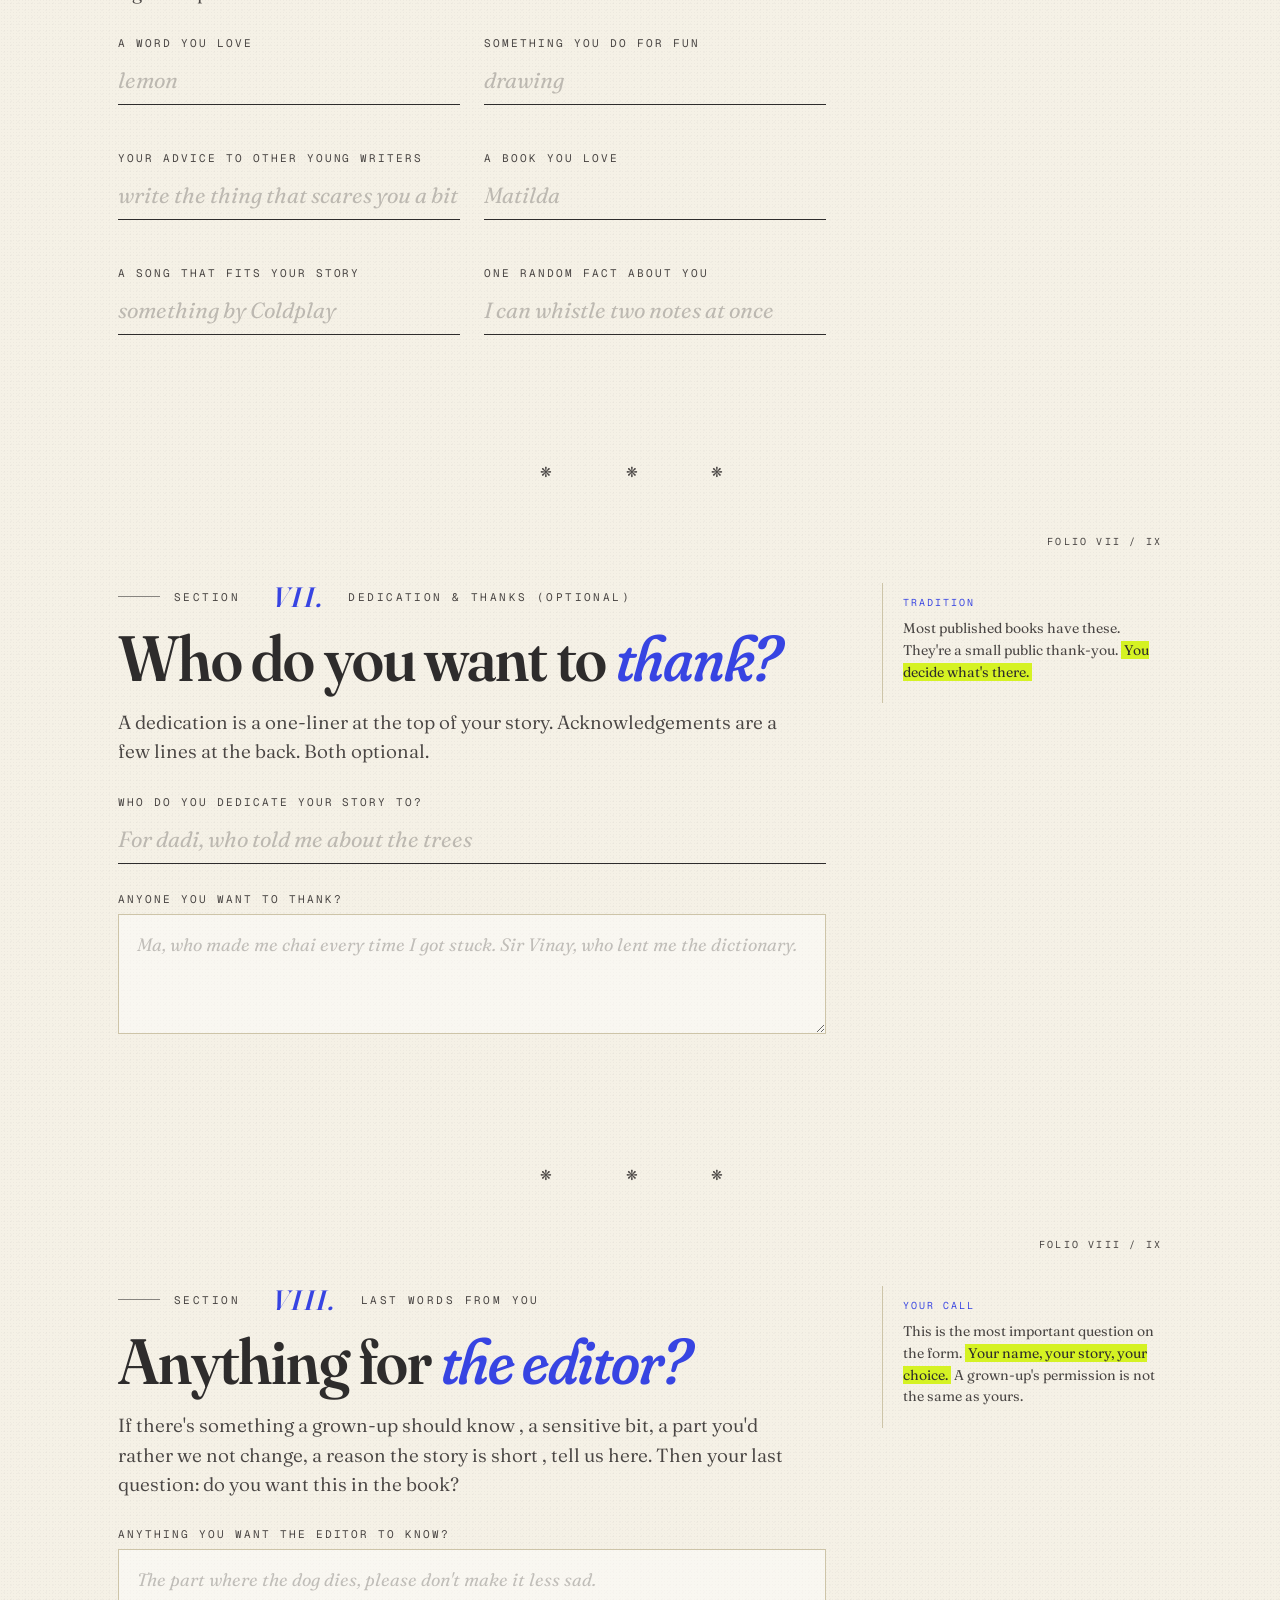
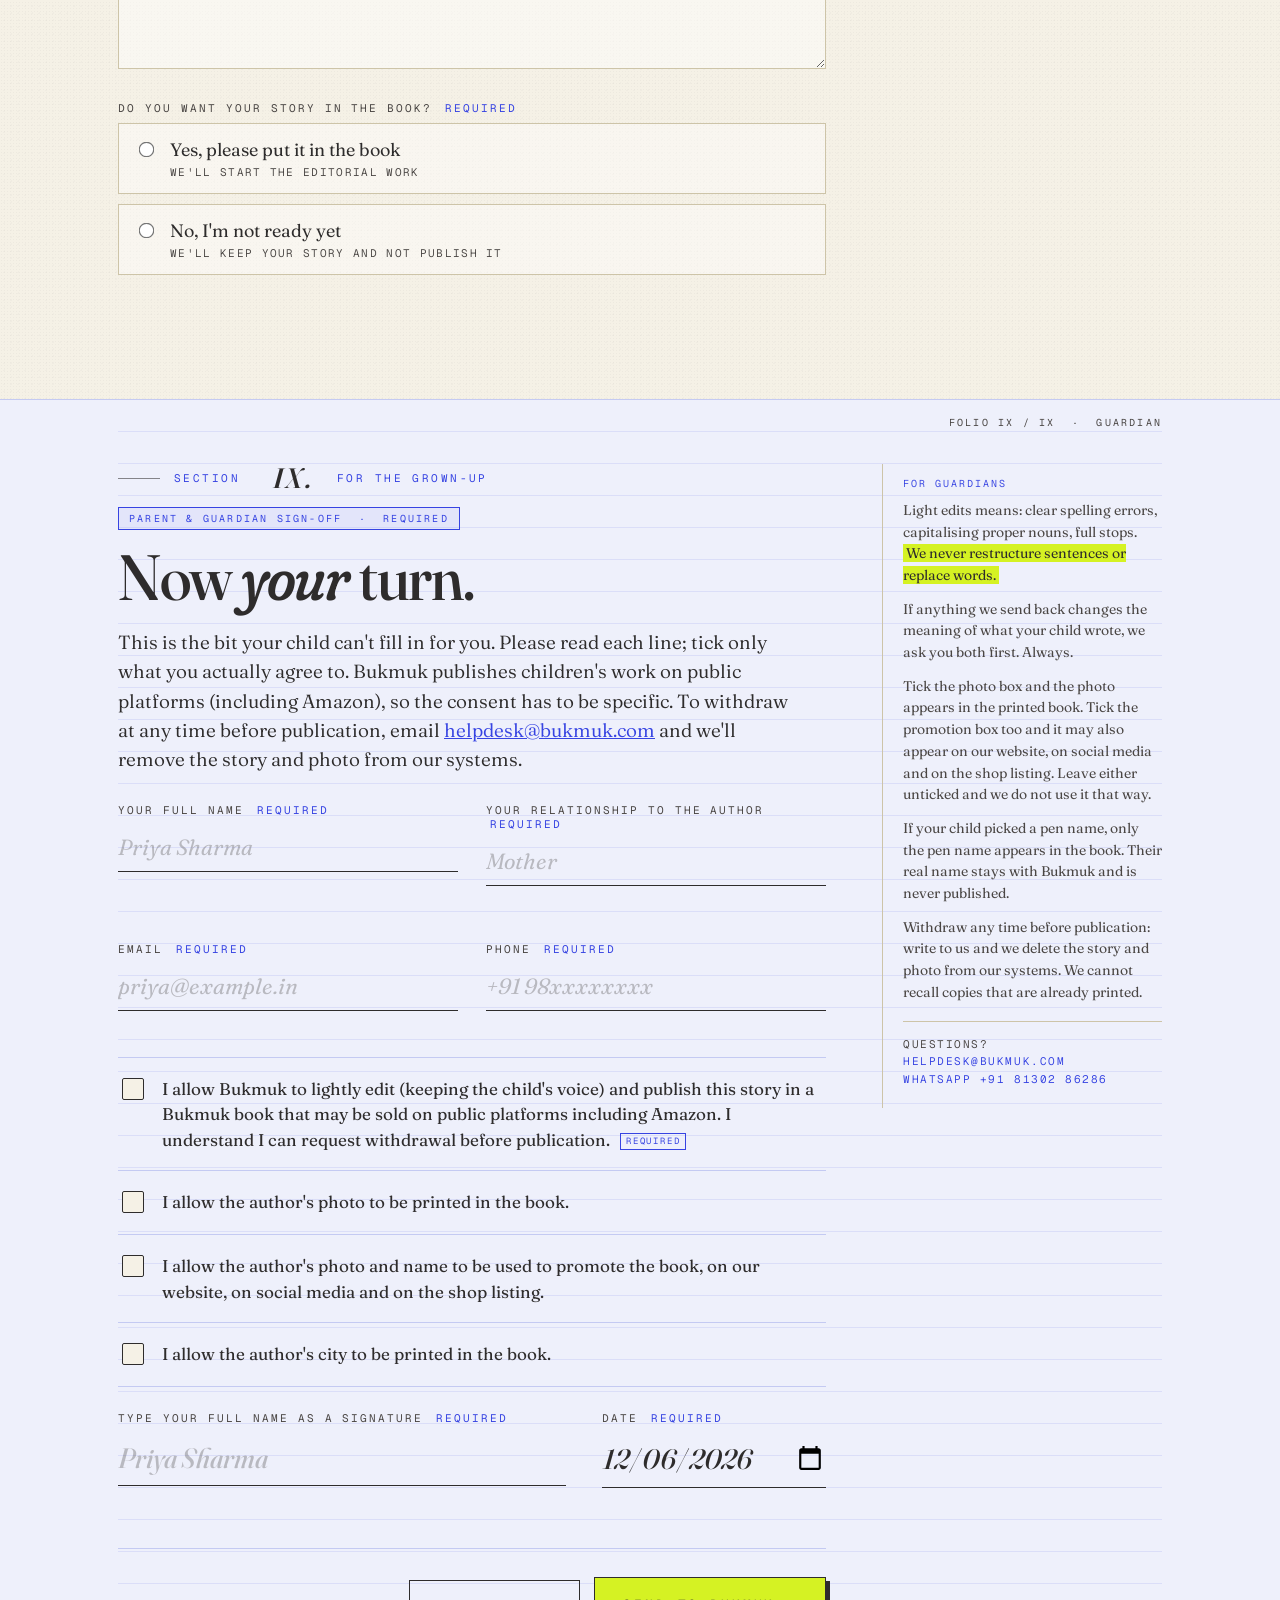
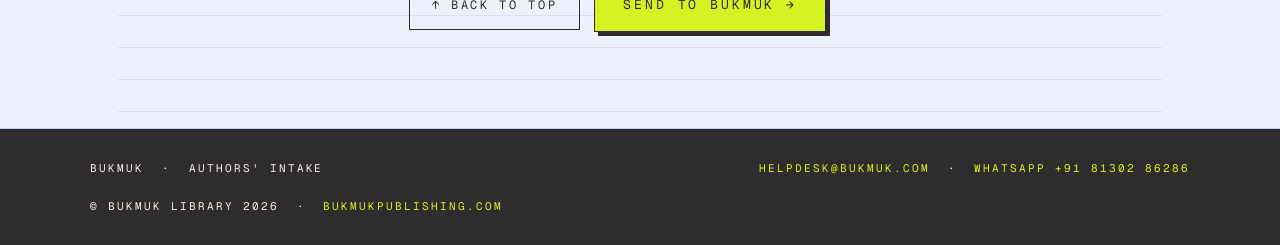
==== commit 64bc9b9a: "Ages 6 to 17, and every age the form offers gets its questions The authors' programme is now 6 to 17" ====
--- a/index.html
+++ b/index.html
@@ -4,7 +4,7 @@
 <meta charset="utf-8">
 <meta name="viewport" content="width=device-width, initial-scale=1">
 <title>Send Bukmuk your story · Authors' Intake</title>
-<meta name="description" content="Bukmuk Publishing's authors' intake form. Children aged 7 to 15 can send us their story. Light edits only; your voice is preserved.">
+<meta name="description" content="Bukmuk Publishing's authors' intake form. Children aged 6 to 17 can send us their story. Light edits only; your voice is preserved.">
 <meta name="robots" content="noindex">
 <link rel="icon" href="/assets/bukmuk-logo.png">
 <link rel="preconnect" href="https://fonts.googleapis.com">
@@ -26,7 +26,7 @@
     </div>
     <div class="masthead-meta-right">
       <span class="masthead-tag">Open for submissions</span>
-      <small>Ages 7 to 15</small>
+      <small>Ages 6 to 17</small>
     </div>
   </div>
   <div class="logo-wrap">
@@ -107,7 +107,8 @@
           <div class="field" data-required>
             <label class="cap" id="ageLabel">How old are you? <span class="req">required</span></label>
             <div class="agewheel" role="radiogroup" aria-labelledby="ageLabel">
-              <input id="age7" type="radio" name="authorAge" value="7" required><label for="age7">7</label>
+              <input id="age6" type="radio" name="authorAge" value="6" required><label for="age6">6</label>
+              <input id="age7" type="radio" name="authorAge" value="7"><label for="age7">7</label>
               <input id="age8" type="radio" name="authorAge" value="8"><label for="age8">8</label>
               <input id="age9" type="radio" name="authorAge" value="9"><label for="age9">9</label>
               <input id="age10" type="radio" name="authorAge" value="10"><label for="age10">10</label>
@@ -116,6 +117,8 @@
               <input id="age13" type="radio" name="authorAge" value="13"><label for="age13">13</label>
               <input id="age14" type="radio" name="authorAge" value="14"><label for="age14">14</label>
               <input id="age15" type="radio" name="authorAge" value="15"><label for="age15">15</label>
+              <input id="age16" type="radio" name="authorAge" value="16"><label for="age16">16</label>
+              <input id="age17" type="radio" name="authorAge" value="17"><label for="age17">17</label>
             </div>
             <p class="hint">We use this to ask the right kind of questions later. Honestly.</p>
             <div class="field-error">Tap your age.</div>
@@ -632,6 +635,6 @@
 </footer>
 
 <script src="/consent-clauses.js?v=20260831-consent"></script>
-<script src="/intake.js?v=20260901storyfile01" defer></script>
+<script src="/intake.js?v=20260910ages6to17" defer></script>
 </body>
 </html>
--- a/styles.css
+++ b/styles.css
@@ -279,7 +279,7 @@
 .counter b{ color: var(--ink); font-weight: 500 }
 .counter.ok b{ background: var(--lime); padding: 0 6px; color: var(--ink) }
 
-/* age wheel: 7-15 chips */
+/* age wheel: 6 to 17 chips */
 .agewheel{ display:flex; flex-wrap:wrap; gap: 8px; position: relative }
 .agewheel input{ position:absolute; opacity:0; pointer-events:none }
 .agewheel label{
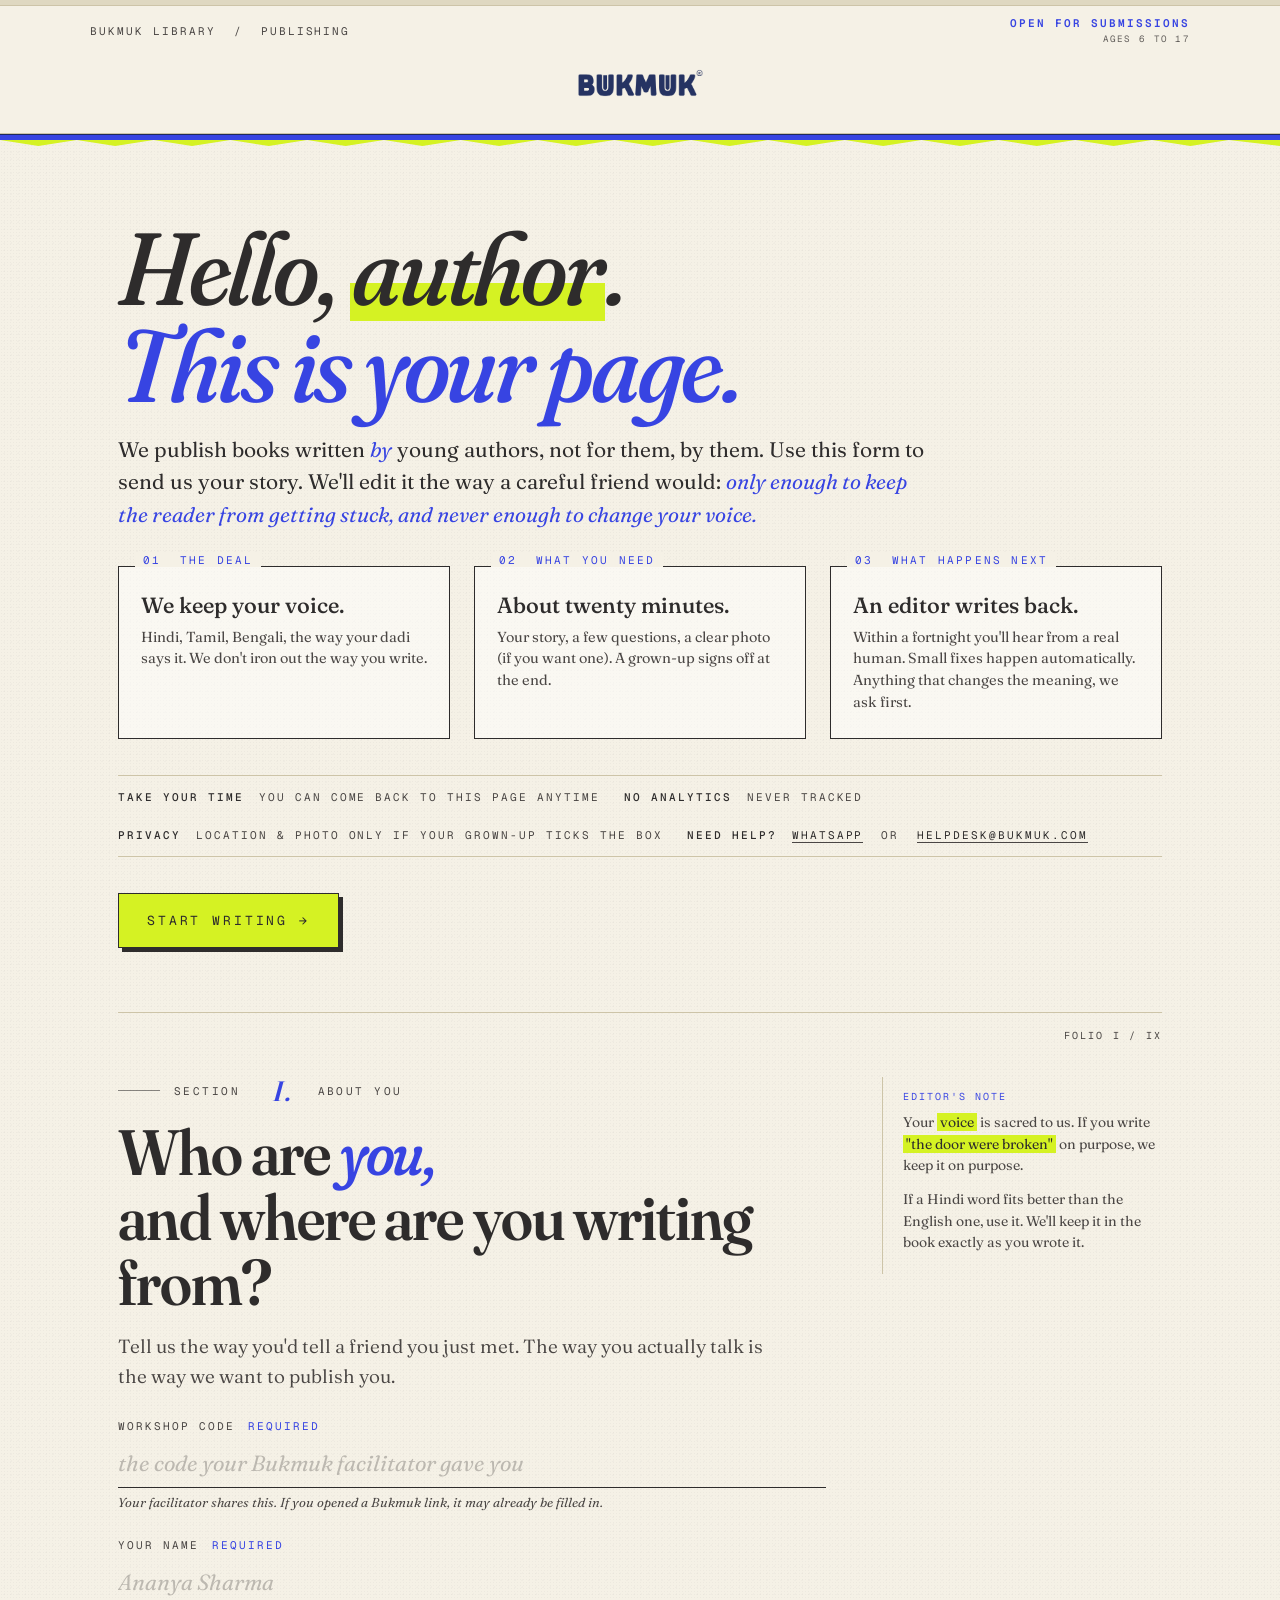
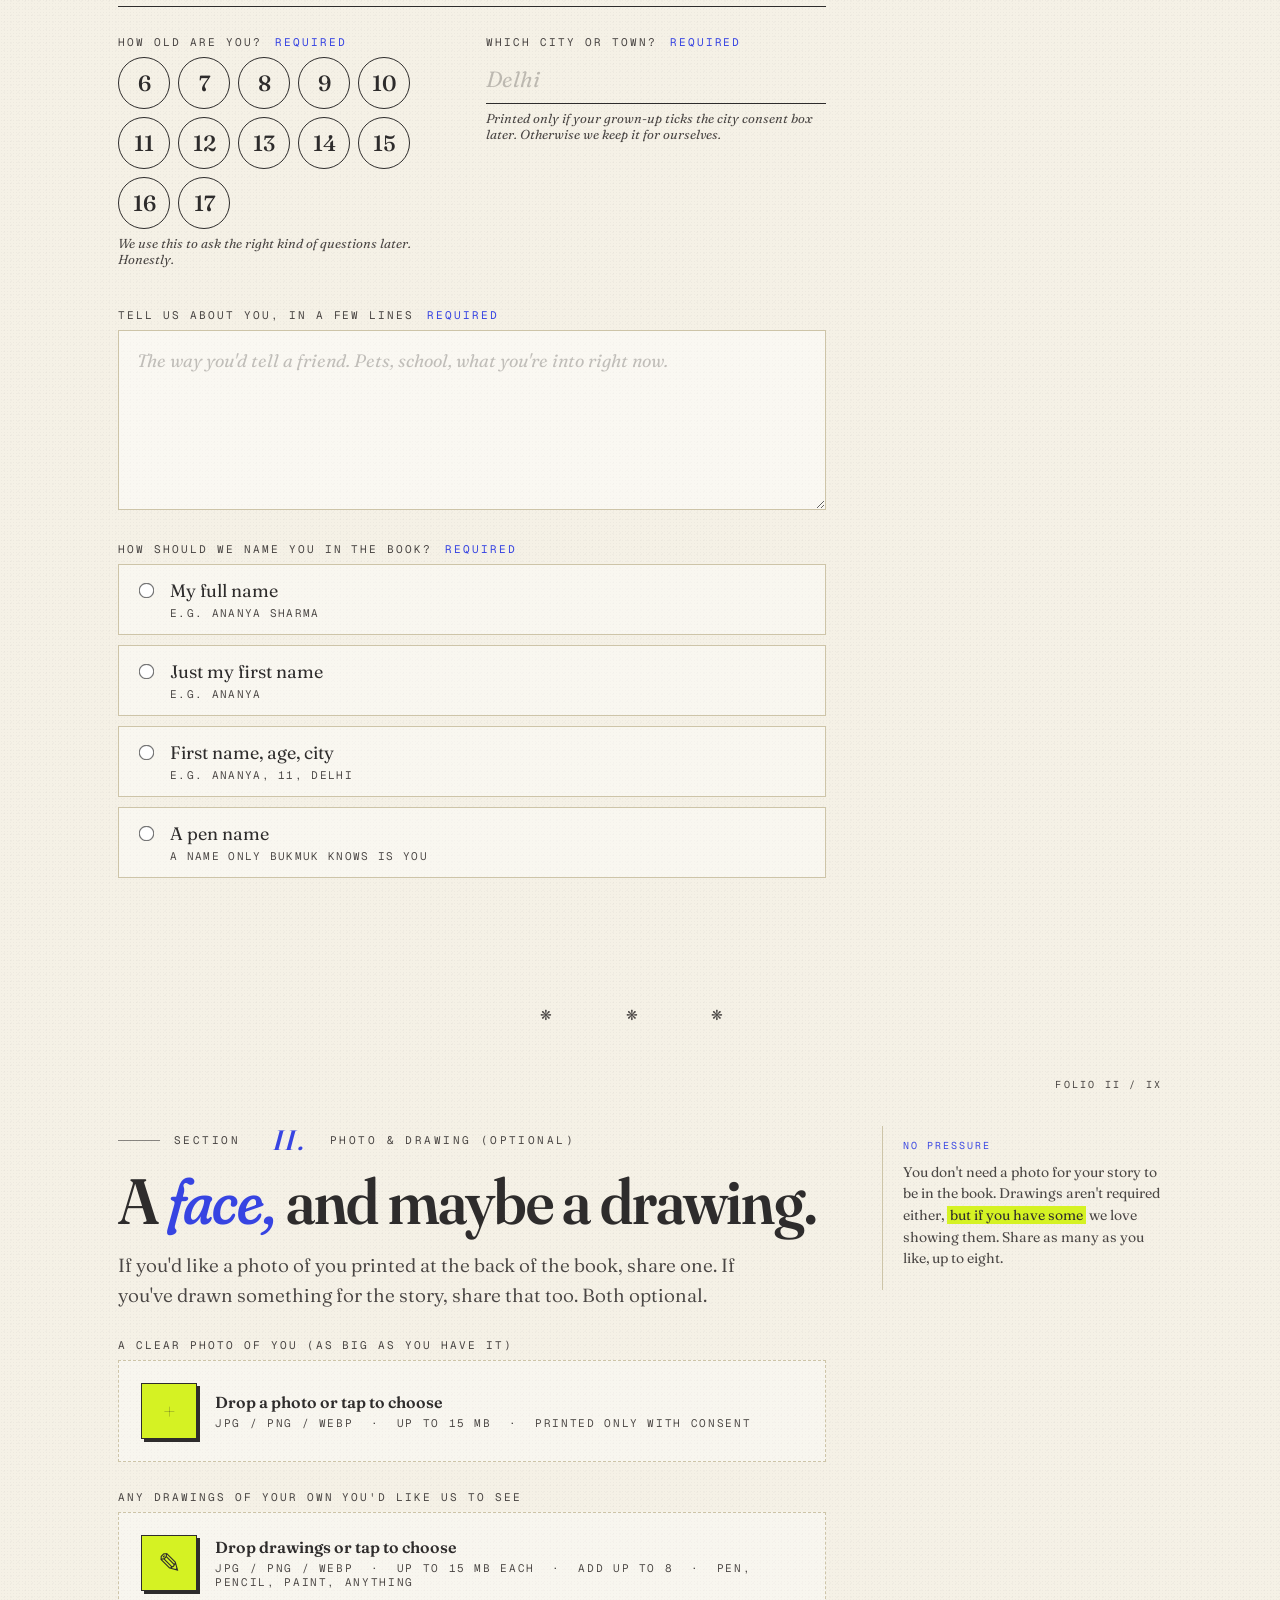
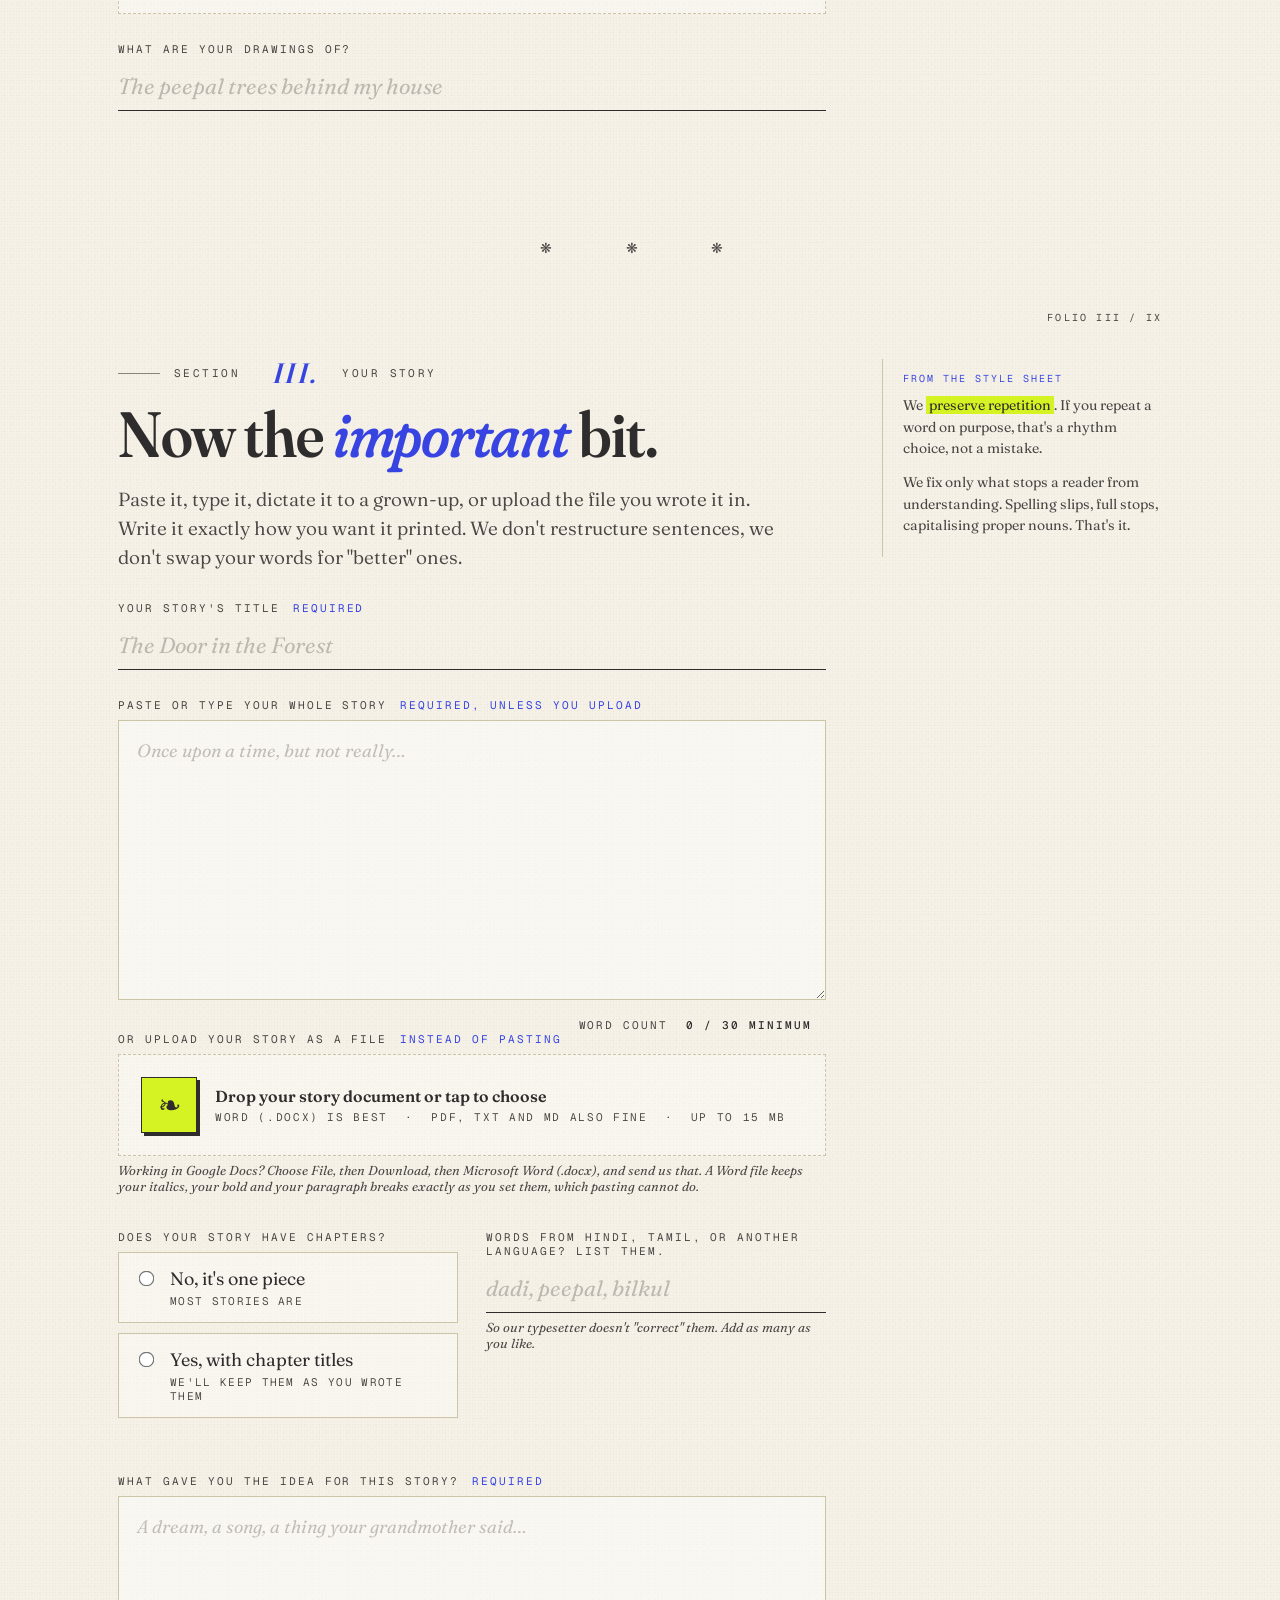
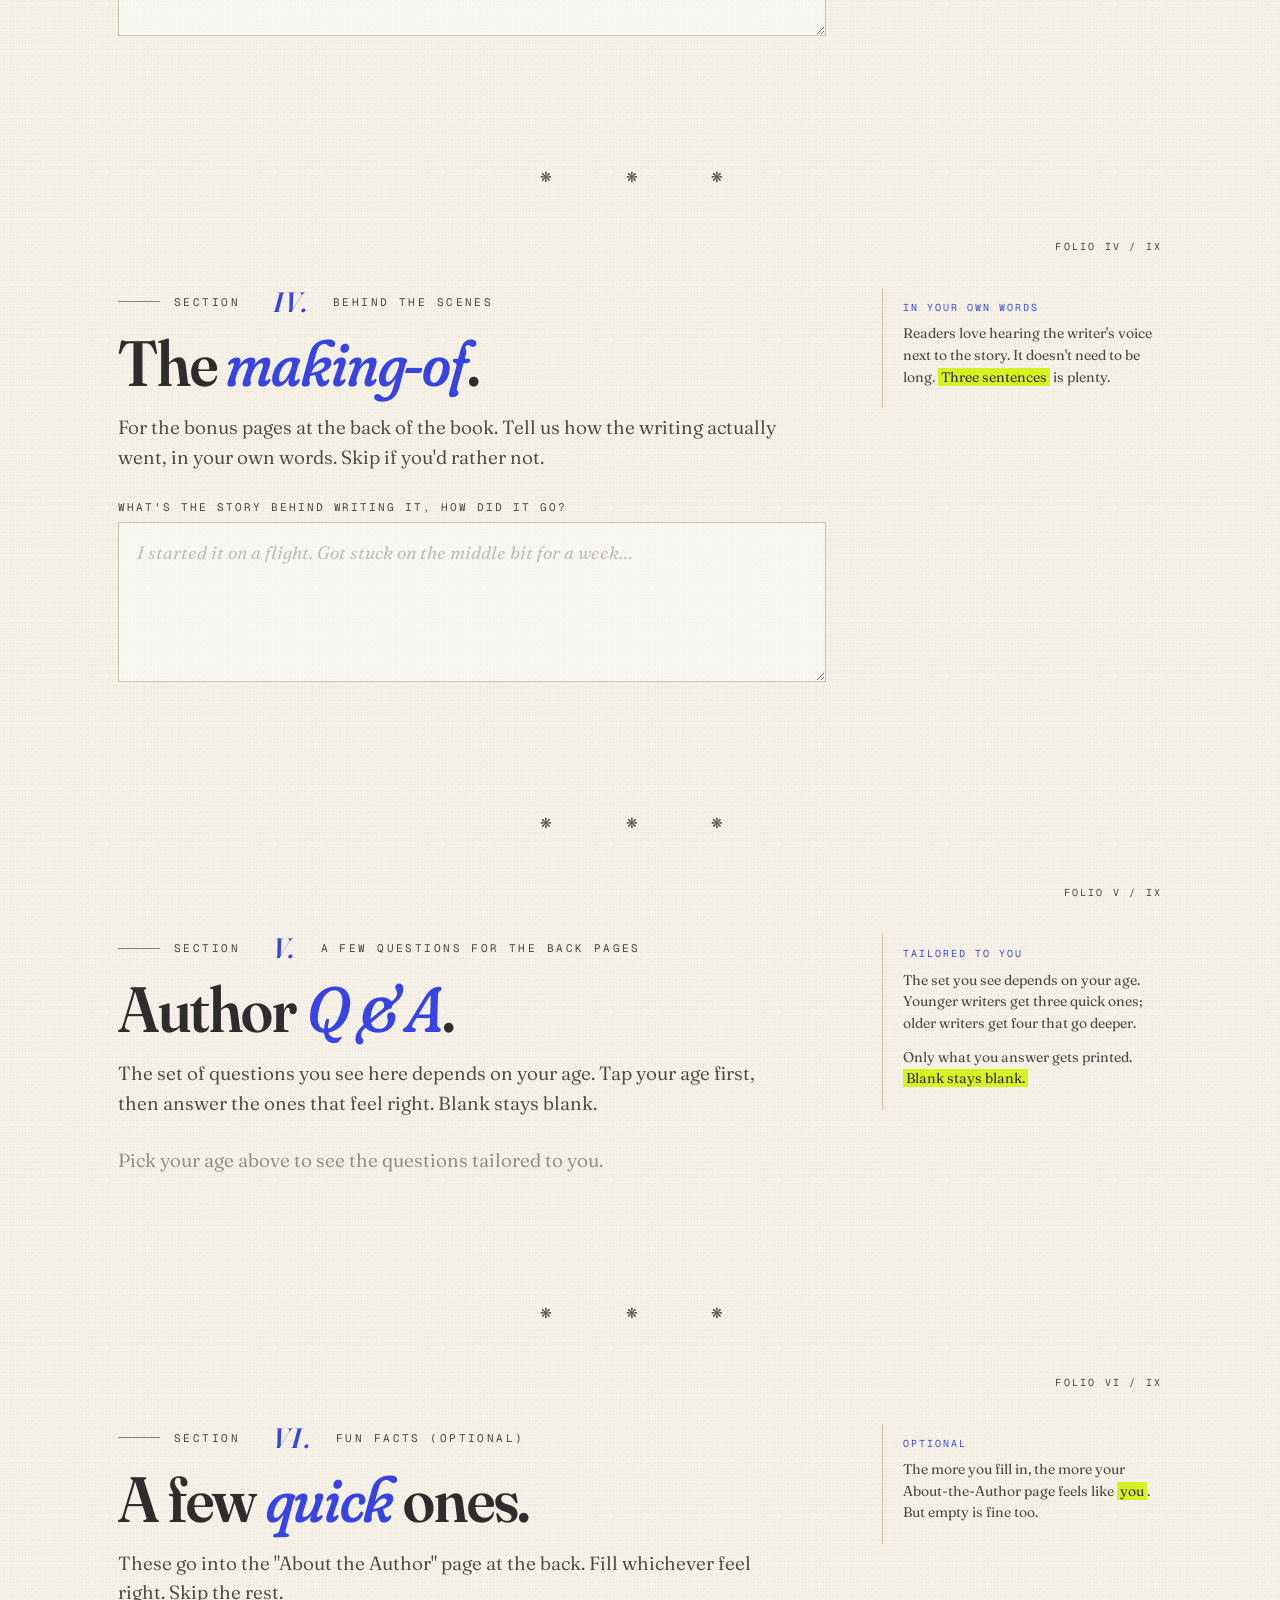
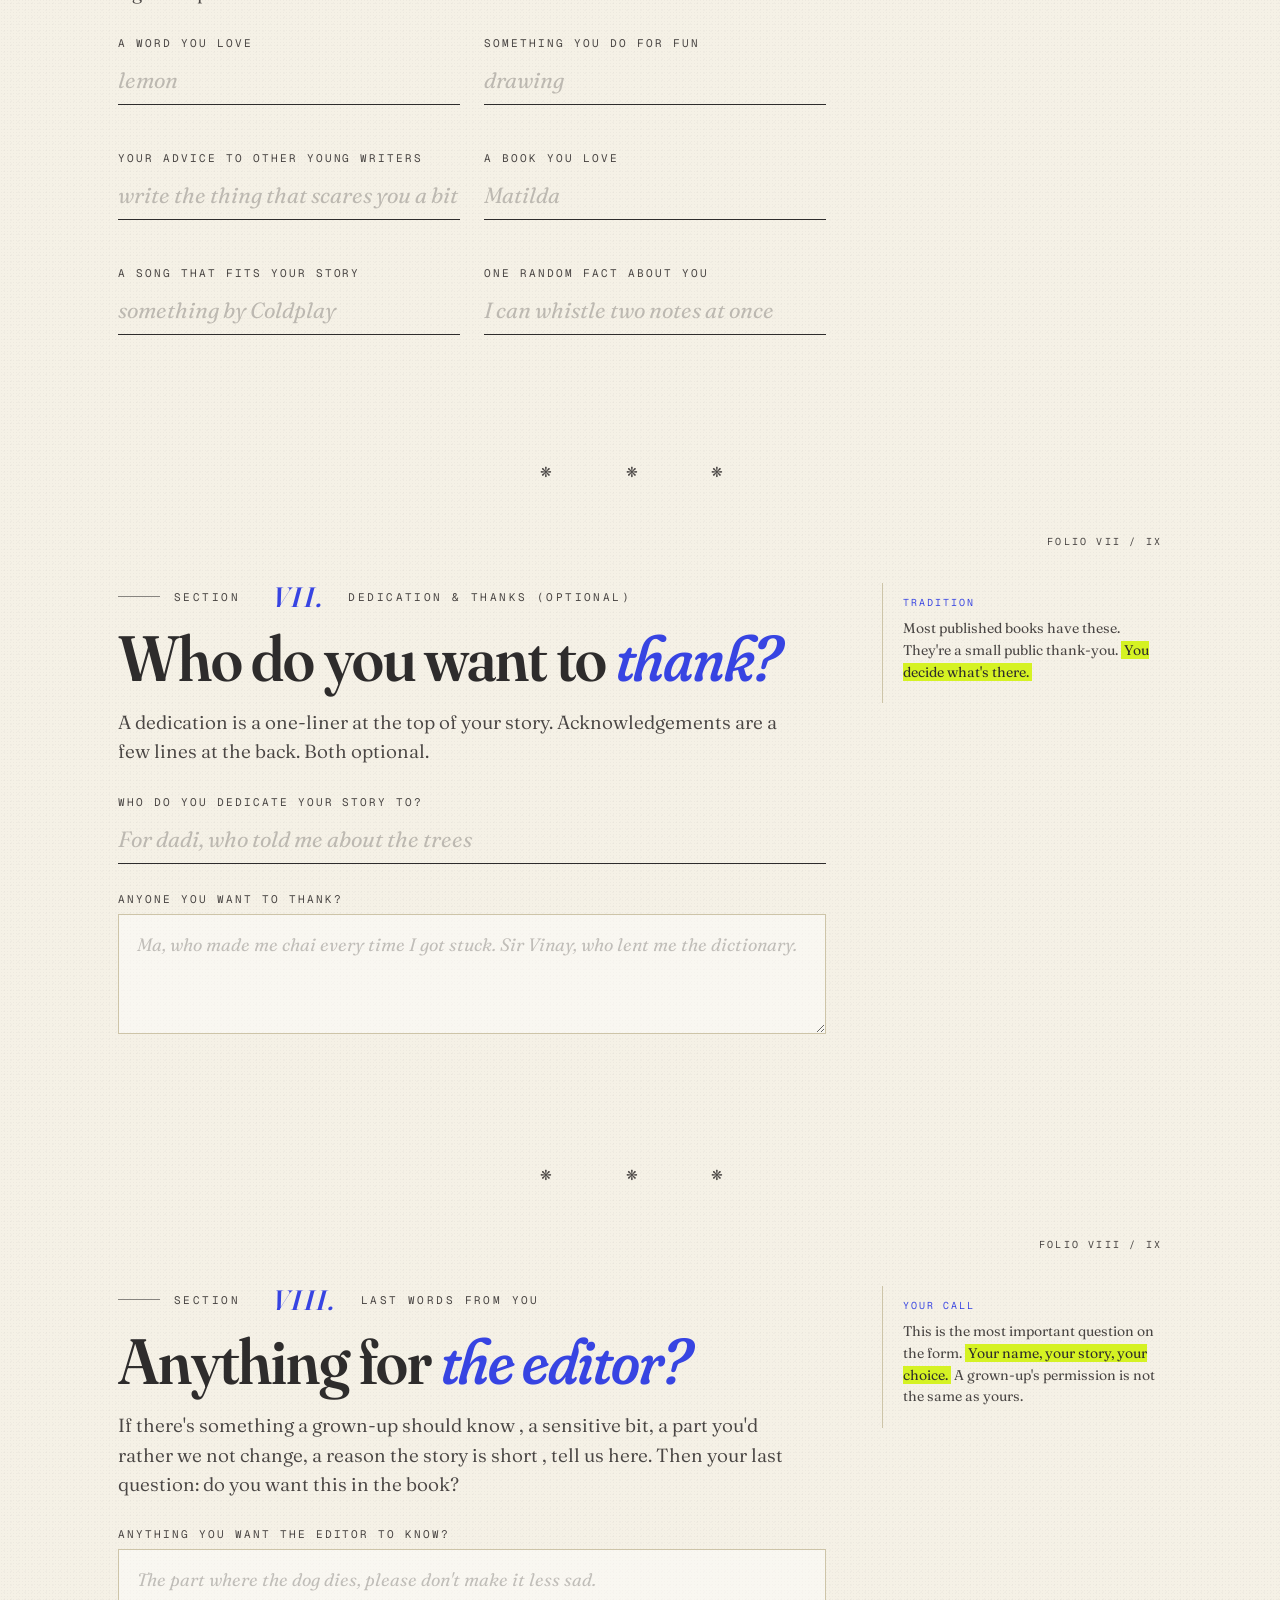
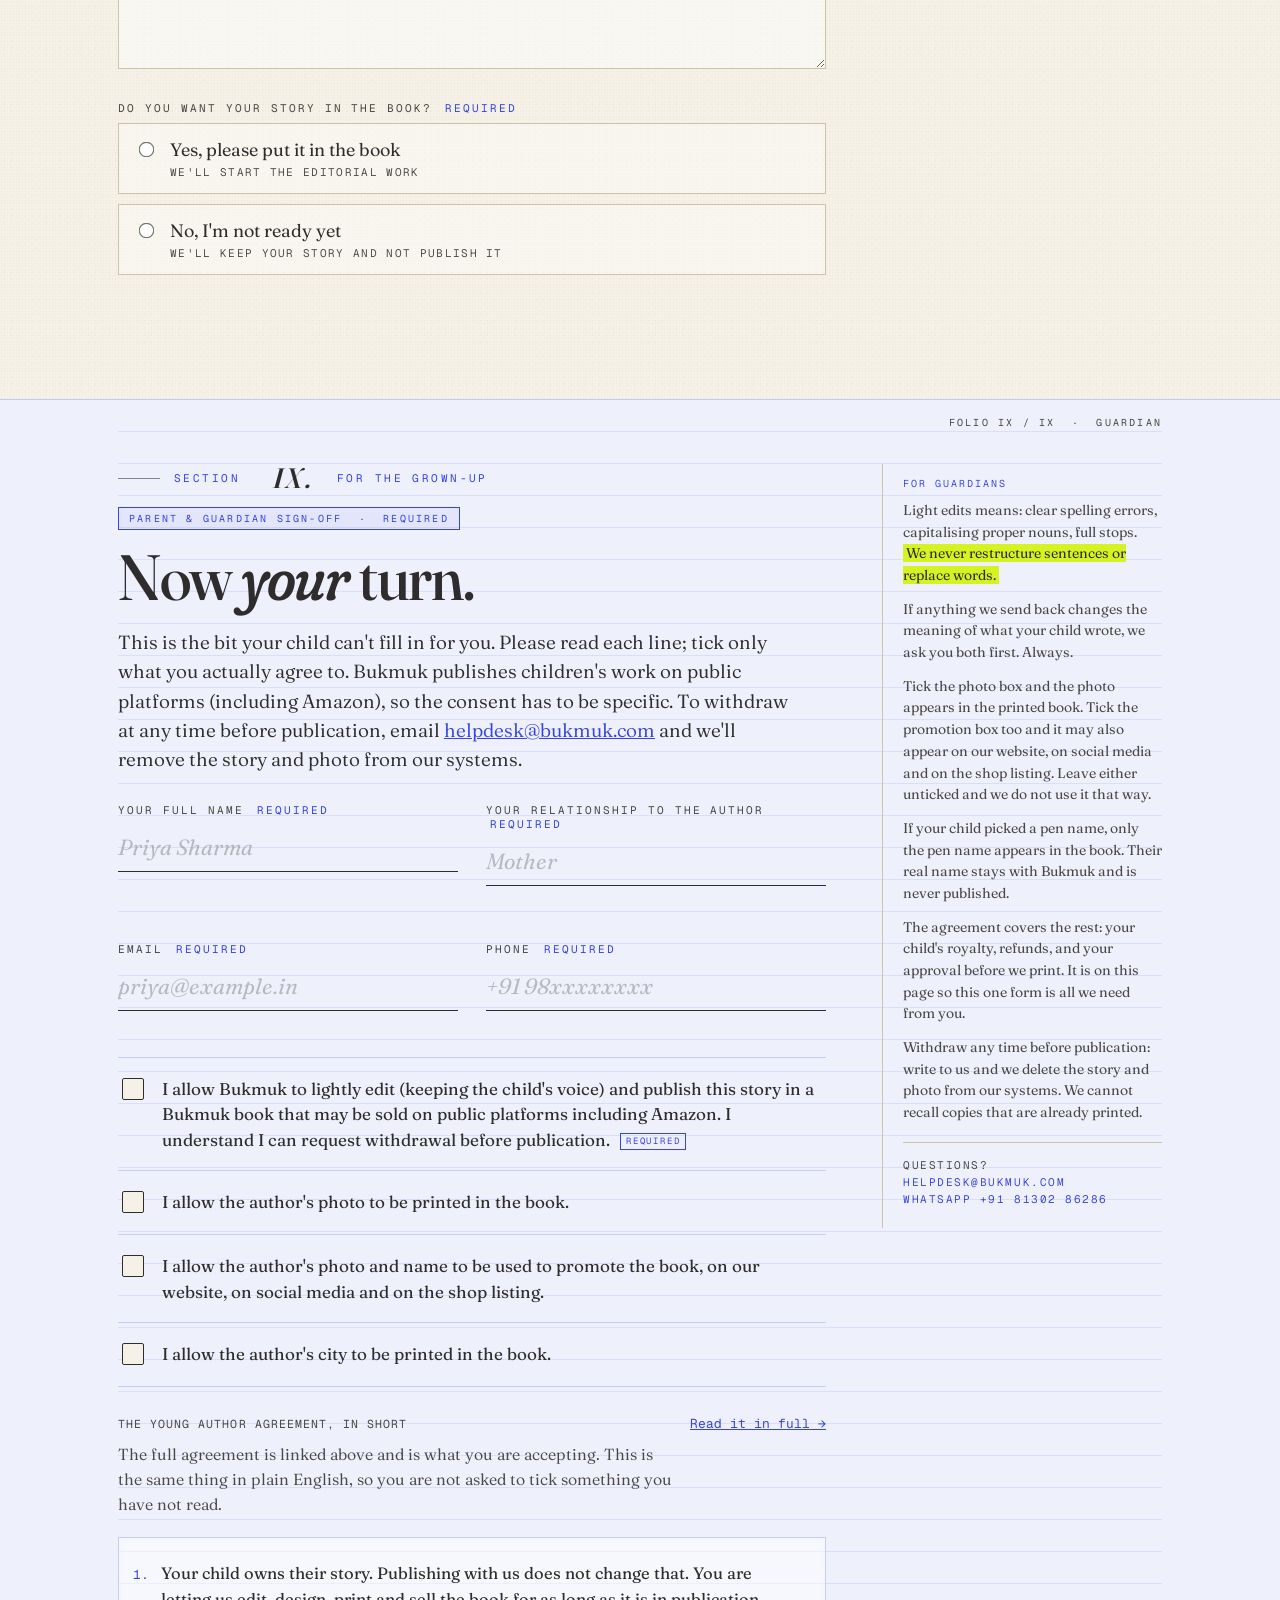
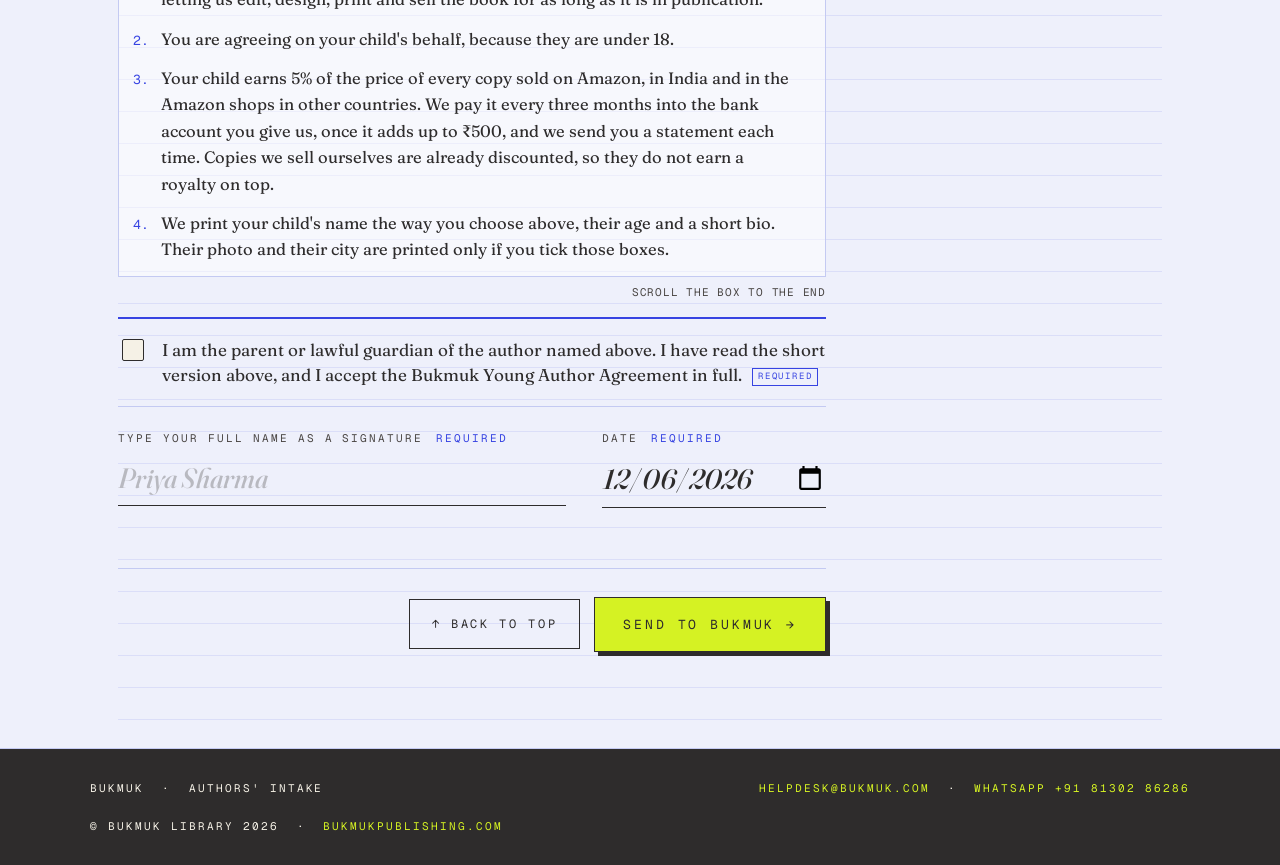
==== commit 303206c2: "The story form asks for the Young Author Agreement, so one form is enough Until now only /consent as" ====
--- a/index.html
+++ b/index.html
@@ -10,7 +10,7 @@
 <link rel="preconnect" href="https://fonts.googleapis.com">
 <link rel="preconnect" href="https://fonts.gstatic.com" crossorigin>
 <link href="https://fonts.googleapis.com/css2?family=Fraunces:ital,opsz,wght,SOFT,WONK@0,9..144,300..900,0..100,0..1;1,9..144,300..900,0..100,0..1&family=Geist+Mono:wght@400;500;600&display=swap" rel="stylesheet">
-<link rel="stylesheet" href="/styles.css?v=20260710-multiart">
+<link rel="stylesheet" href="/styles.css?v=20260911-agreement">
 </head>
 <body>
 
@@ -559,6 +559,34 @@
             </label>
           </div>
 
+          <!-- ── The Young Author Agreement ─────────────────────────────────
+               On this form since 2026-09-11, so a family signs ONE form and is
+               never sent the consent form as a second. The terms are filled
+               from consent-clauses.js, the single source of truth; intake.js
+               refuses to send if that file did not load, because a tick on
+               terms nobody was shown is not an acceptance. -->
+          <div class="terms-head">
+            <span>The Young Author Agreement, in short</span>
+            <a href="https://bukmukpublishing.com/agreement" data-agreement-link target="_blank" rel="noopener">Read it in full →</a>
+          </div>
+          <p class="lede" style="font-size:16px; margin:10px 0 0; color:var(--ink-soft)">
+            The full agreement is linked above and is what you are accepting. This is the same thing in plain English, so you are not asked to tick something you have not read.
+          </p>
+          <div class="terms">
+            <ol data-clause-list></ol>
+          </div>
+          <p class="scrollhint" id="scrollHint">Scroll the box to the end</p>
+
+          <div class="consent commercial" style="margin-top:18px">
+            <label>
+              <input type="checkbox" name="agreementAccepted" required>
+              <span>
+                <span data-clause="agreementAccepted">I am the parent or lawful guardian of the author named above. I have read the short version above, and I accept the Bukmuk Young Author Agreement in full.</span>
+                <span class="req-tag">required</span>
+              </span>
+            </label>
+          </div>
+
           <div class="sig-row">
             <div class="field" data-required>
               <label class="cap" for="guardianSignature">Type your full name as a signature <span class="req">required</span></label>
@@ -589,6 +617,7 @@
         <p>If anything we send back changes the meaning of what your child wrote, we ask you both first. Always.</p>
         <p>Tick the photo box and the photo appears in the printed book. Tick the promotion box too and it may also appear on our website, on social media and on the shop listing. Leave either unticked and we do not use it that way.</p>
         <p>If your child picked a pen name, only the pen name appears in the book. Their real name stays with Bukmuk and is never published.</p>
+        <p>The agreement covers the rest: your child's royalty, refunds, and your approval before we print. It is on this page so this one form is all we need from you.</p>
         <p>Withdraw any time before publication: write to us and we delete the story and photo from our systems. We cannot recall copies that are already printed.</p>
         <p class="editor-contact">Questions?<br>
           <a href="mailto:helpdesk@bukmuk.com" style="color:var(--blue); text-decoration:none">helpdesk@bukmuk.com</a><br>
@@ -634,7 +663,7 @@
   </div>
 </footer>
 
-<script src="/consent-clauses.js?v=20260831-consent"></script>
-<script src="/intake.js?v=20260910ages6to17" defer></script>
+<script src="/consent-clauses.js?v=20260911-agreement"></script>
+<script src="/intake.js?v=20260911-agreement" defer></script>
 </body>
 </html>
--- a/styles.css
+++ b/styles.css
@@ -584,6 +584,46 @@
   margin-left: 6px;
   vertical-align: 2px;
 }
+
+/* ── The Young Author Agreement, in short ─────────────────────────────────
+   Shared by both forms since 2026-09-11 (it lived in consent.html alone). */
+.terms{
+  background: rgba(255,255,255,.5);
+  border: 1px solid var(--ledger-rule);
+  padding: 22px 24px 22px 12px;
+  margin: 20px 0 4px;
+  max-height: 340px; overflow-y: auto;
+  -webkit-overflow-scrolling: touch;
+}
+/* On a phone a nested scroll box fights the page scroll and hides eleven of
+   the fourteen terms behind a gesture nobody makes. Let the list flow. */
+@media (max-width: 720px){
+  .terms{ max-height: none; overflow-y: visible }
+}
+.terms ol{
+  margin: 0; padding-left: 26px;
+  font-size: 16.5px; line-height: 1.6; color: var(--ink);
+}
+.terms li{ margin: 0 0 13px; padding-left: 4px }
+.terms li:last-child{ margin-bottom: 0 }
+.terms li::marker{
+  font-family: var(--mono); font-size: 13px; color: var(--blue);
+}
+.terms-head{
+  display:flex; justify-content: space-between; align-items: baseline;
+  gap: 14px; flex-wrap: wrap;
+  font-family: var(--mono); font-size: 11.5px; letter-spacing: .09em;
+  text-transform: uppercase; color: var(--ink-soft);
+  margin-top: 28px;
+}
+.terms-head a{ color: var(--blue); text-transform: none; letter-spacing: 0; font-size: 13px }
+.scrollhint{
+  font-family: var(--mono); font-size: 11px; letter-spacing: .07em;
+  text-transform: uppercase; color: var(--ink-soft);
+  margin: 8px 0 0; text-align: right;
+}
+.consent.commercial{ border-top: 2px solid var(--blue) }
+
 .sig-row{
   display:grid; grid-template-columns: 2fr 1fr; gap: 36px;
   margin-top: 24px;
